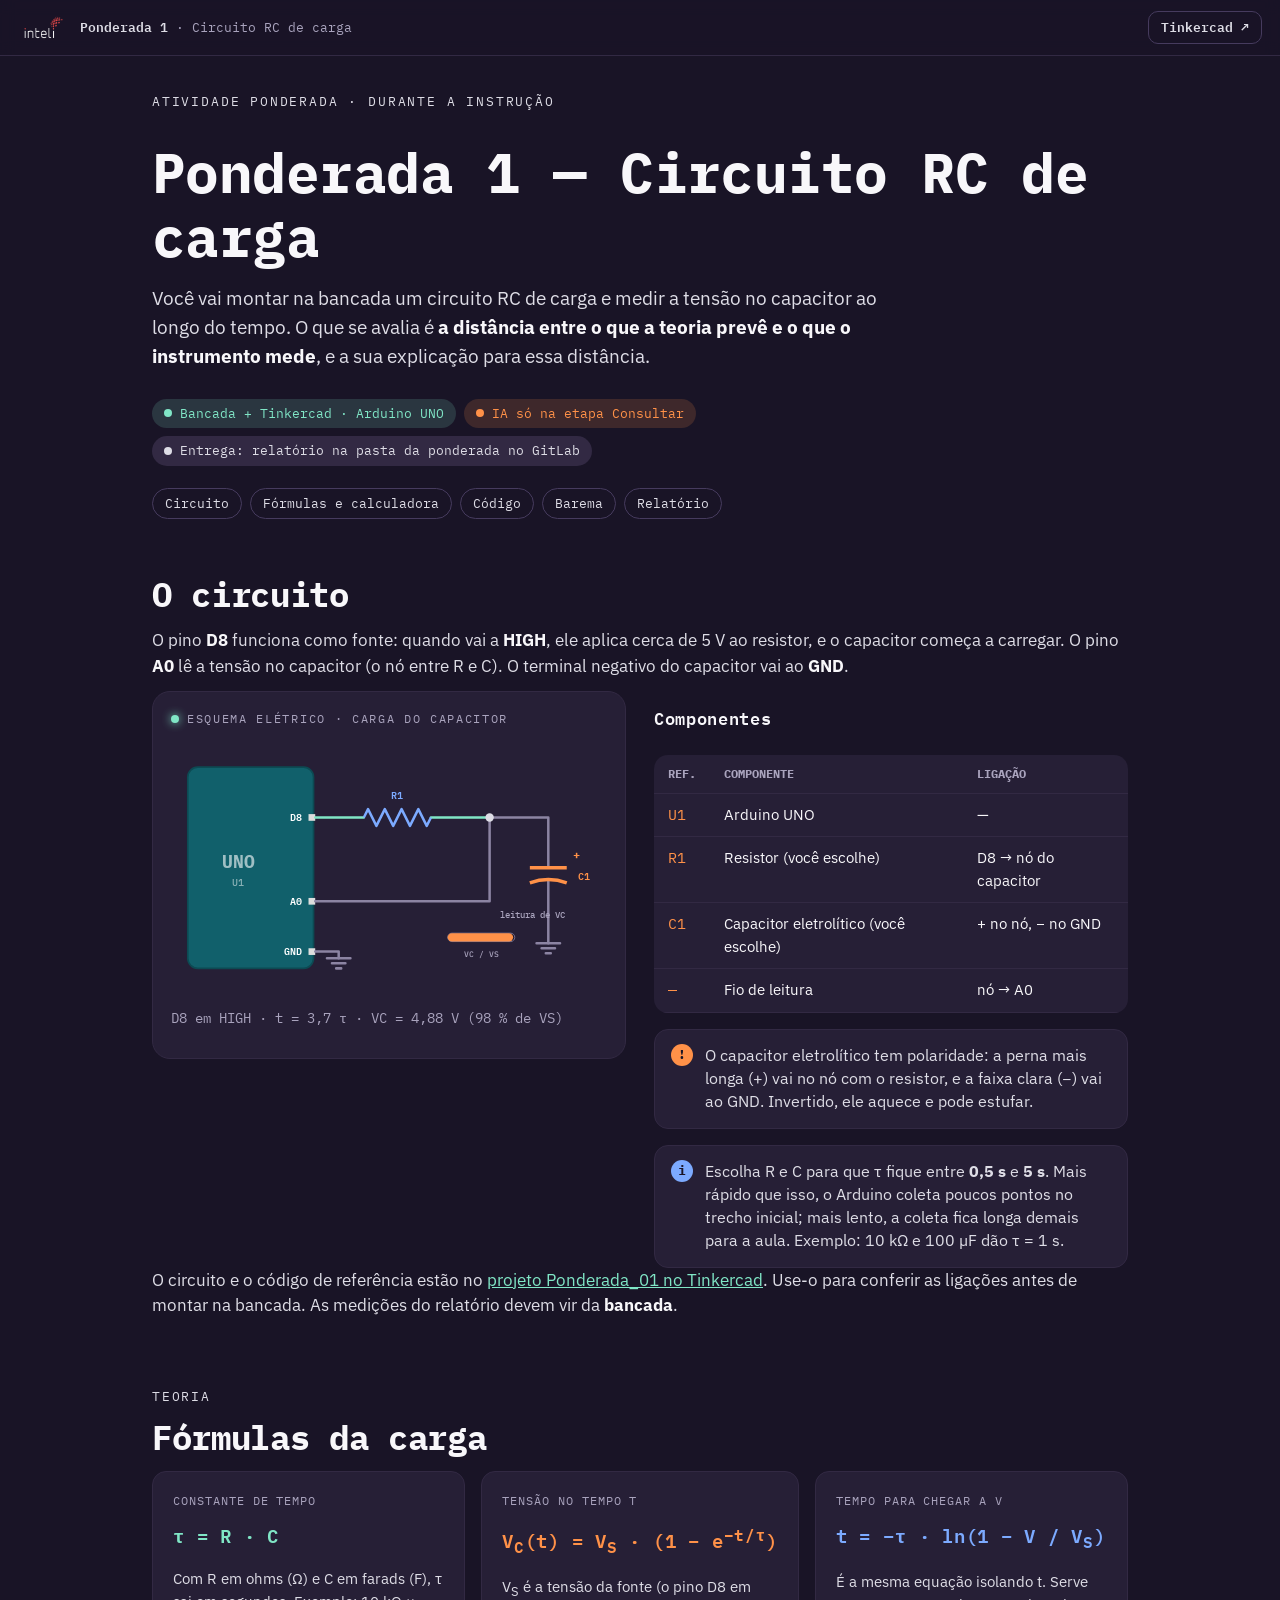
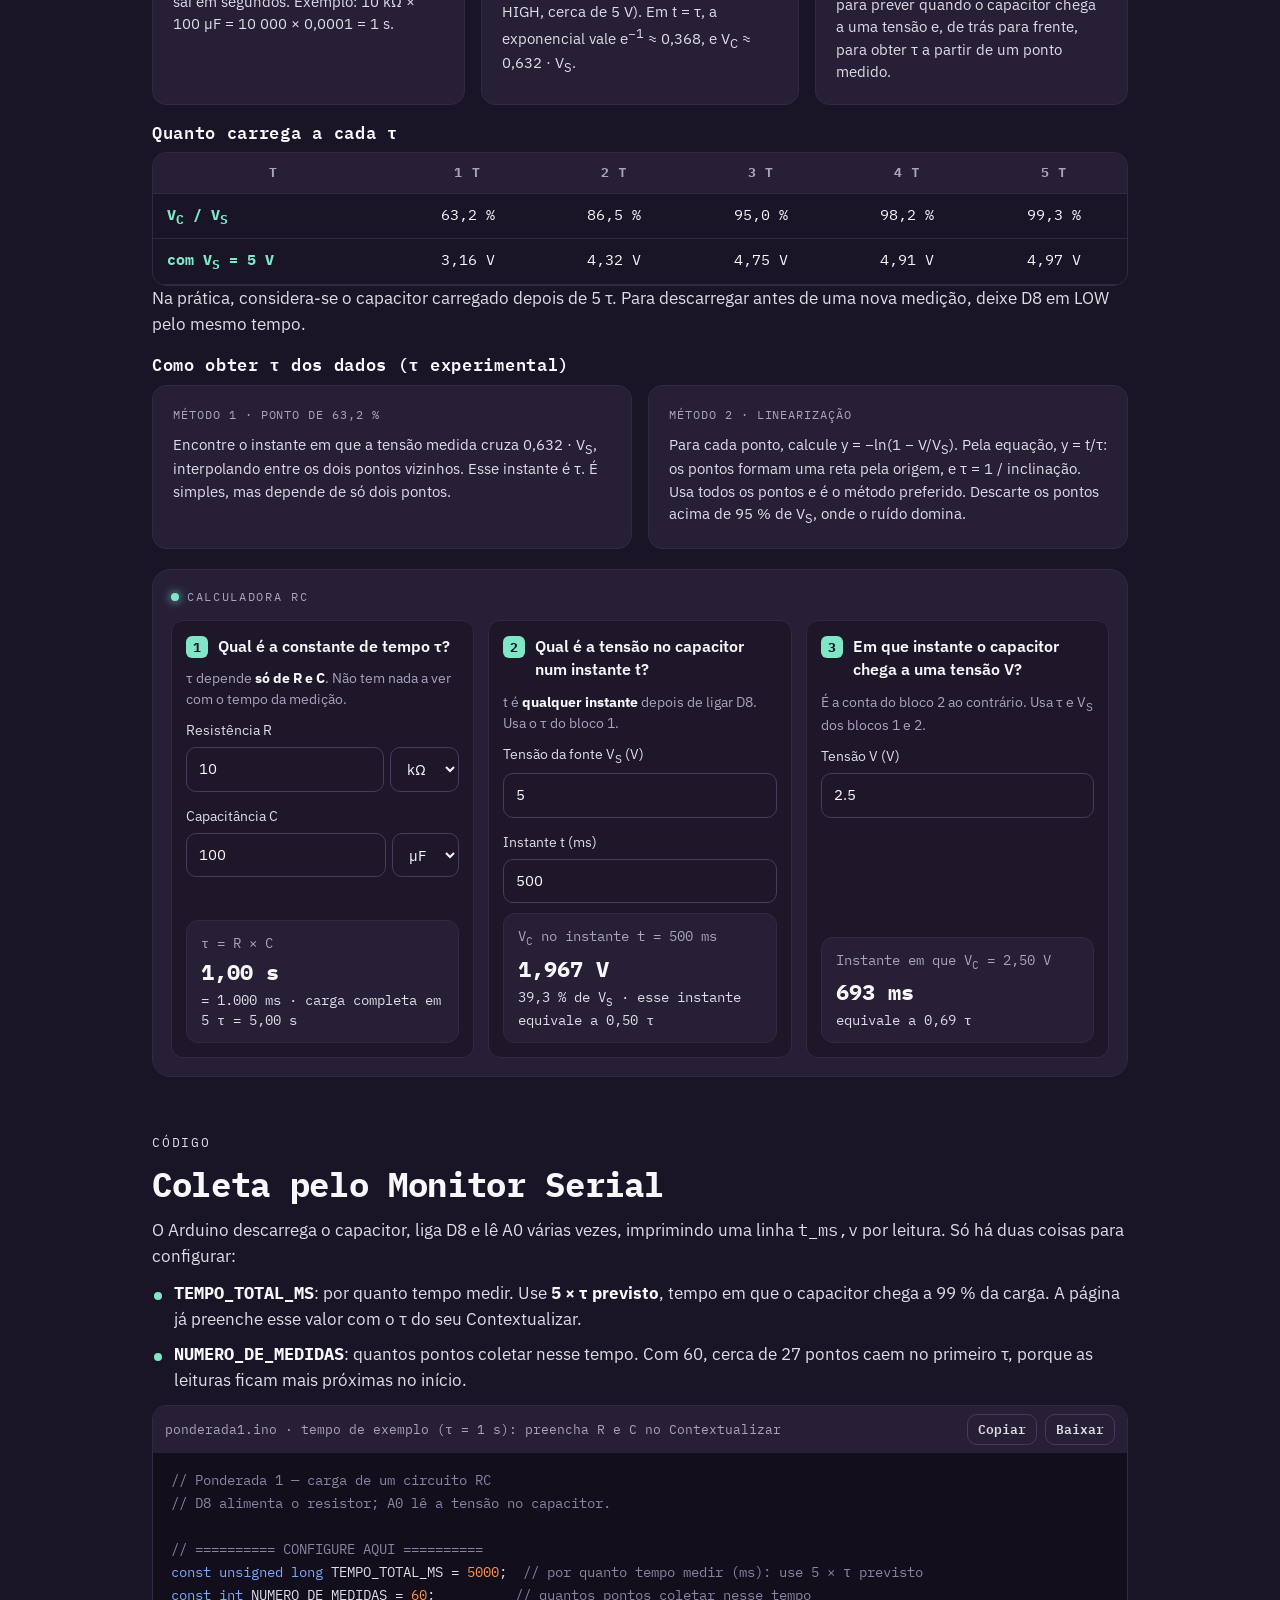
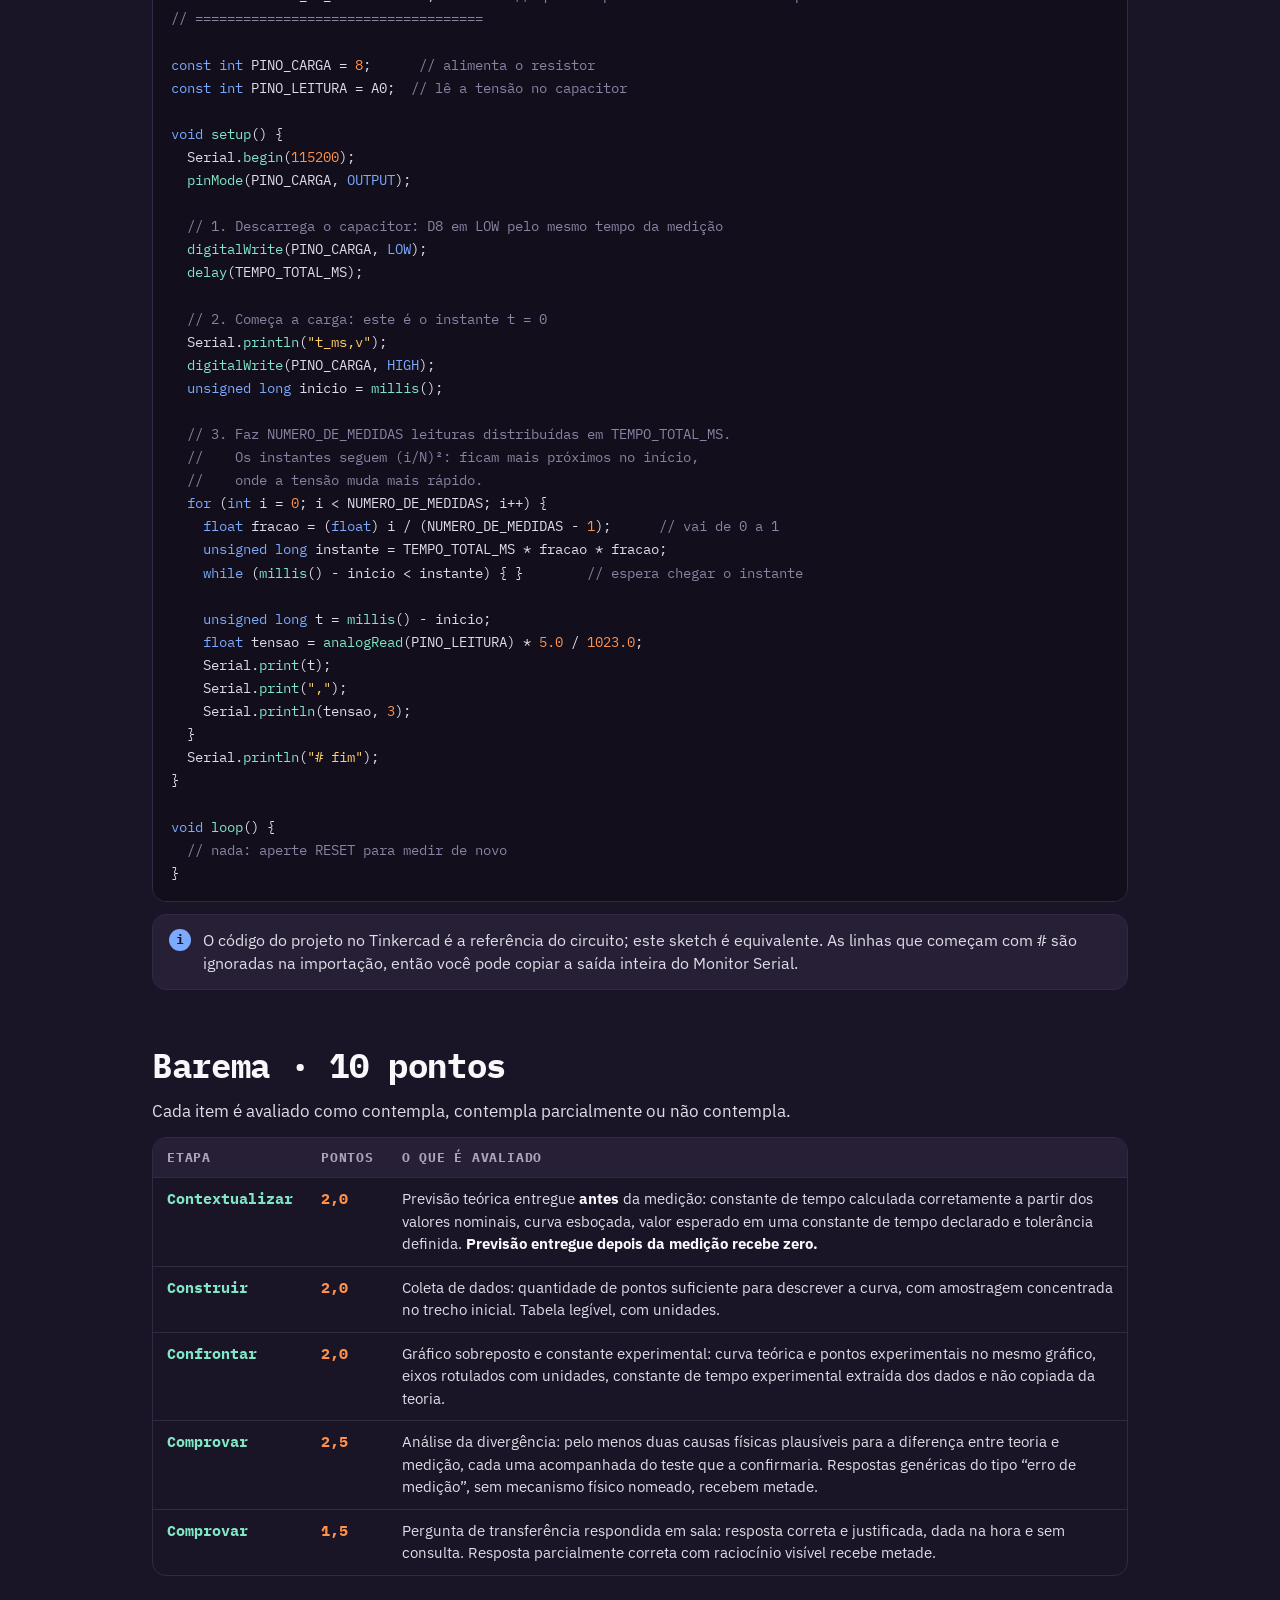
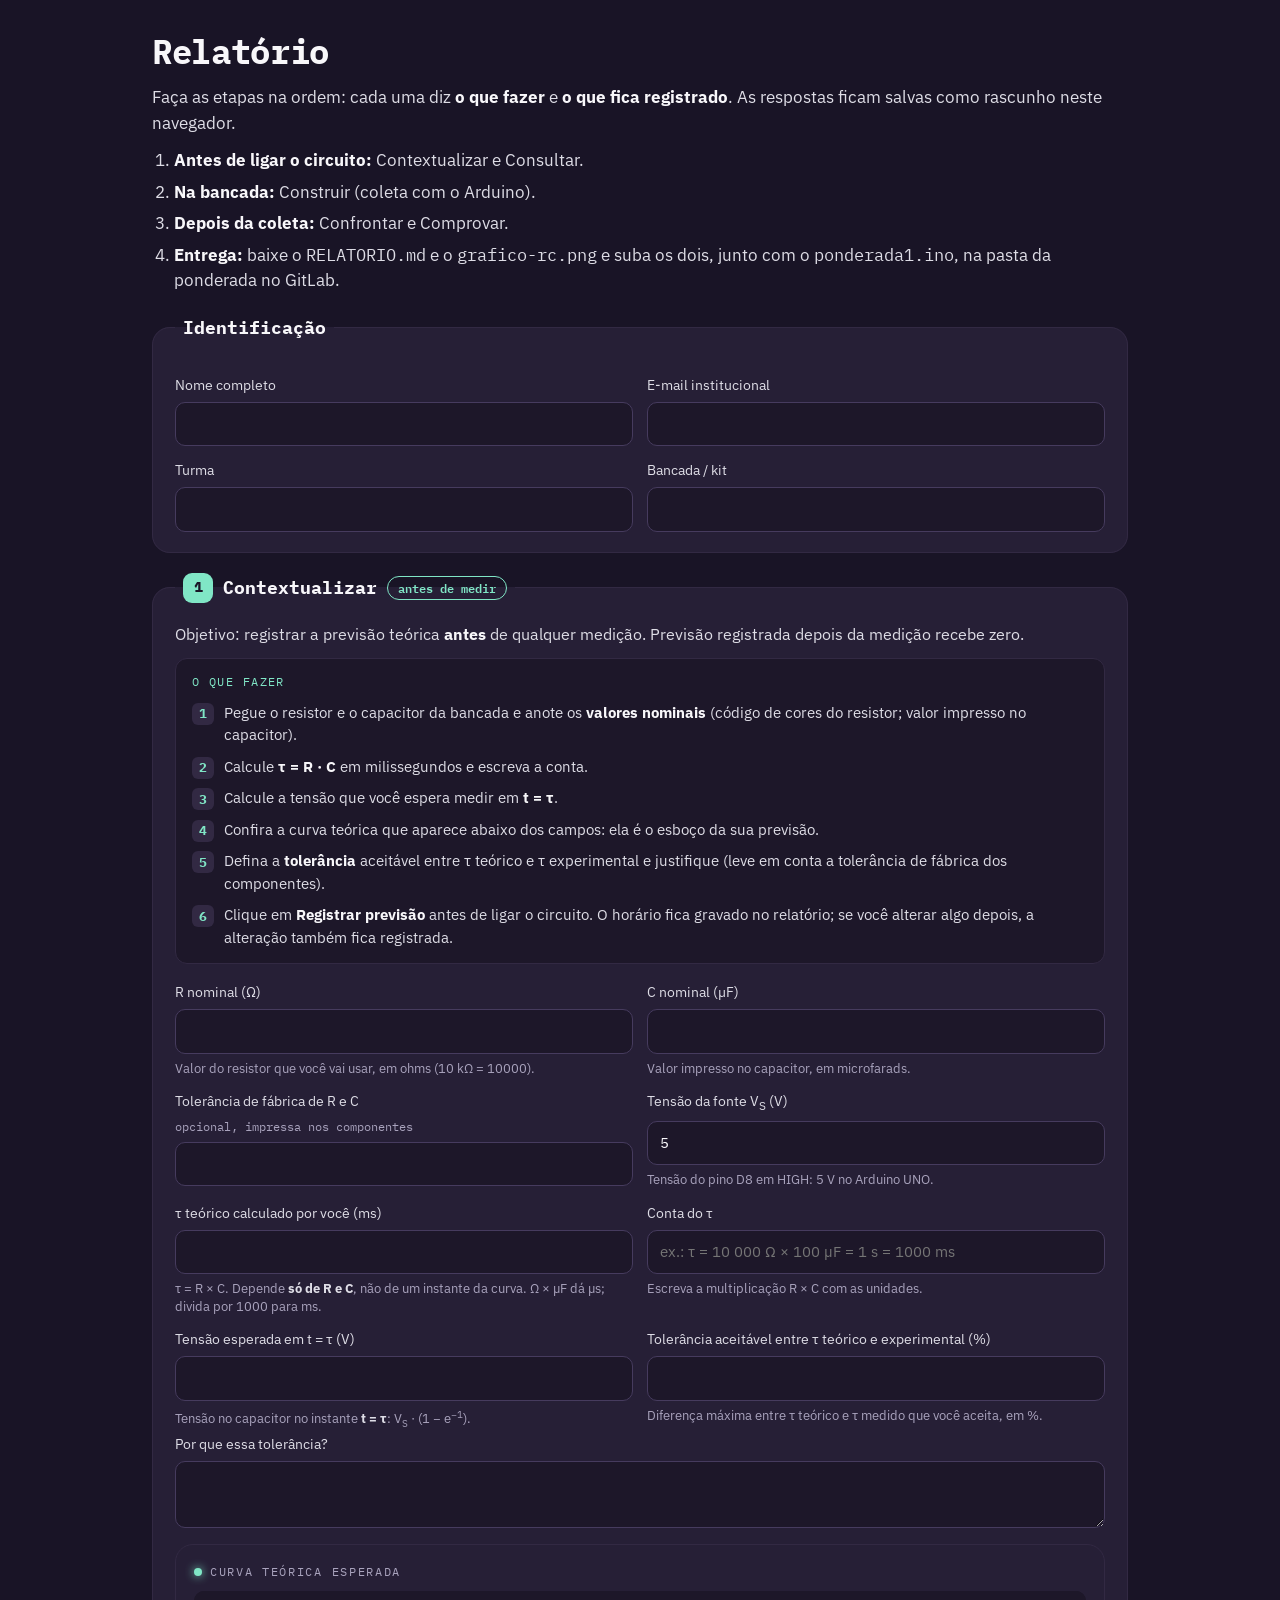
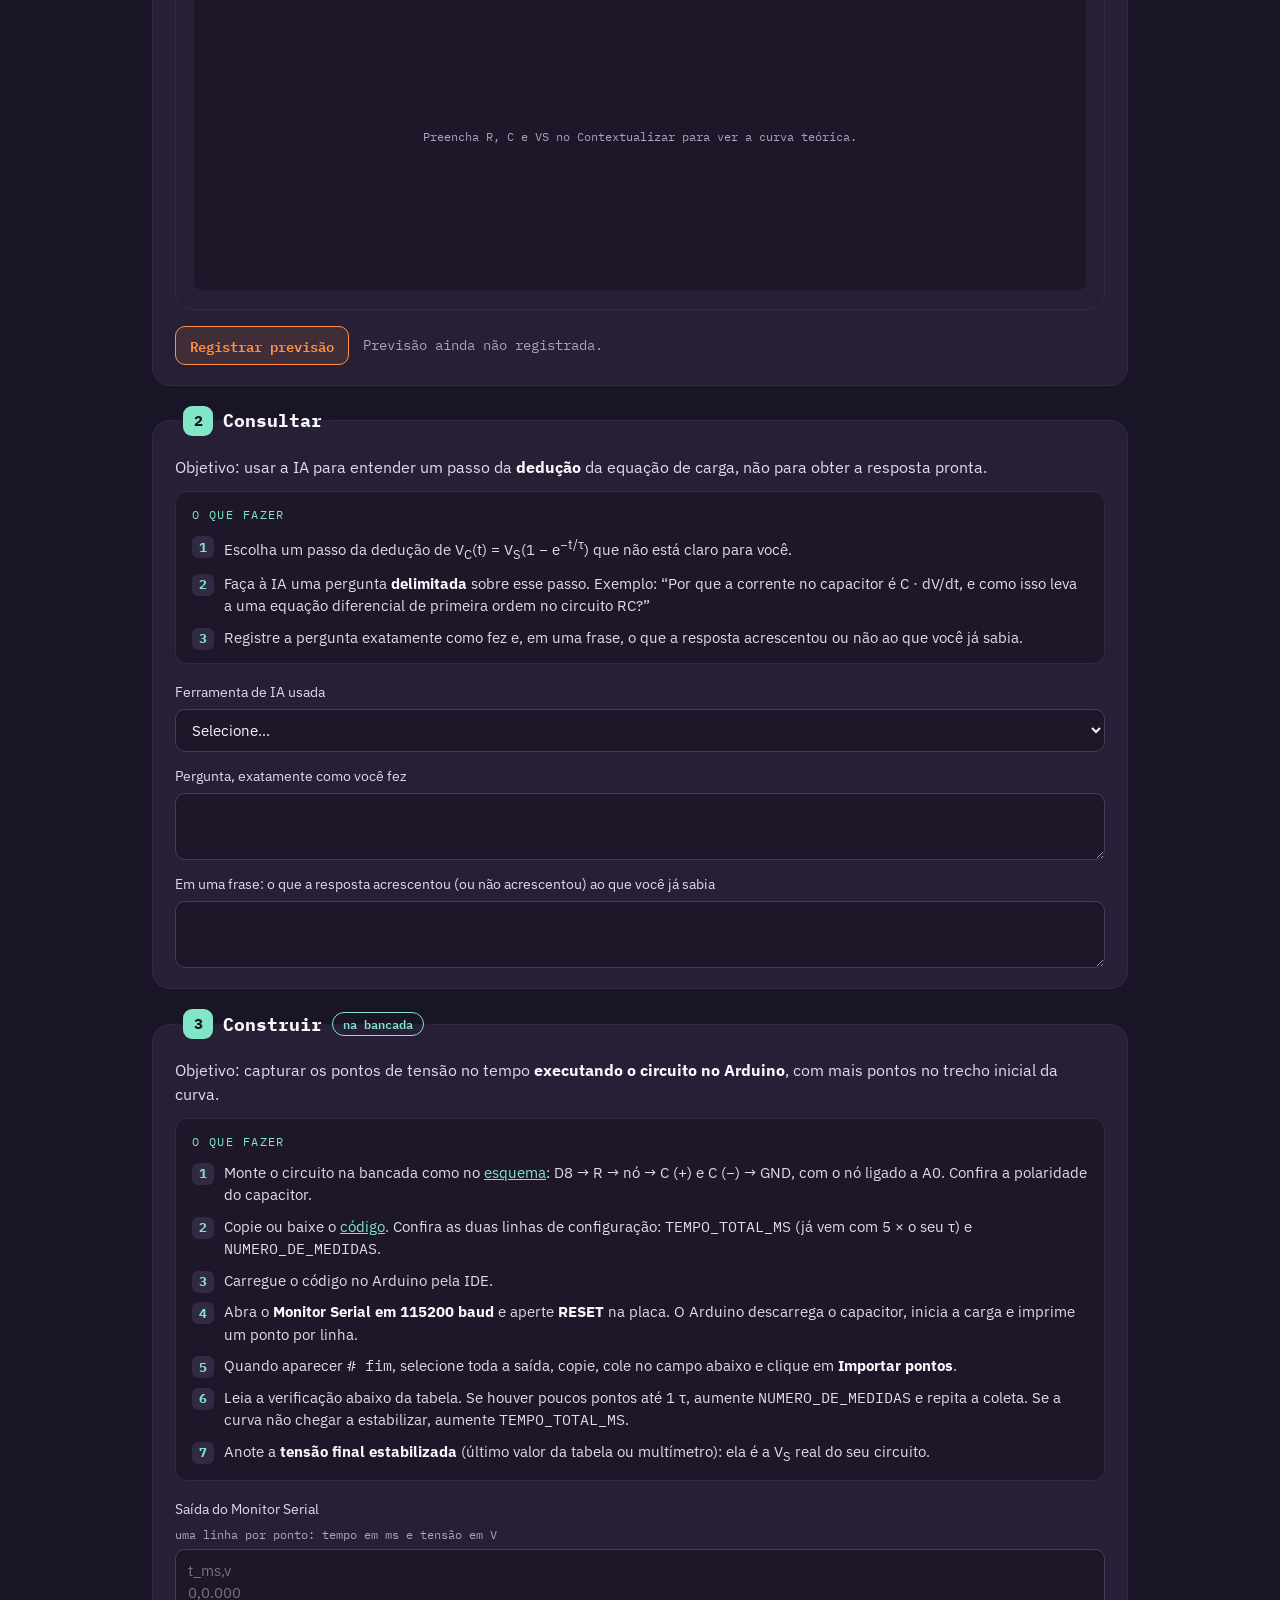
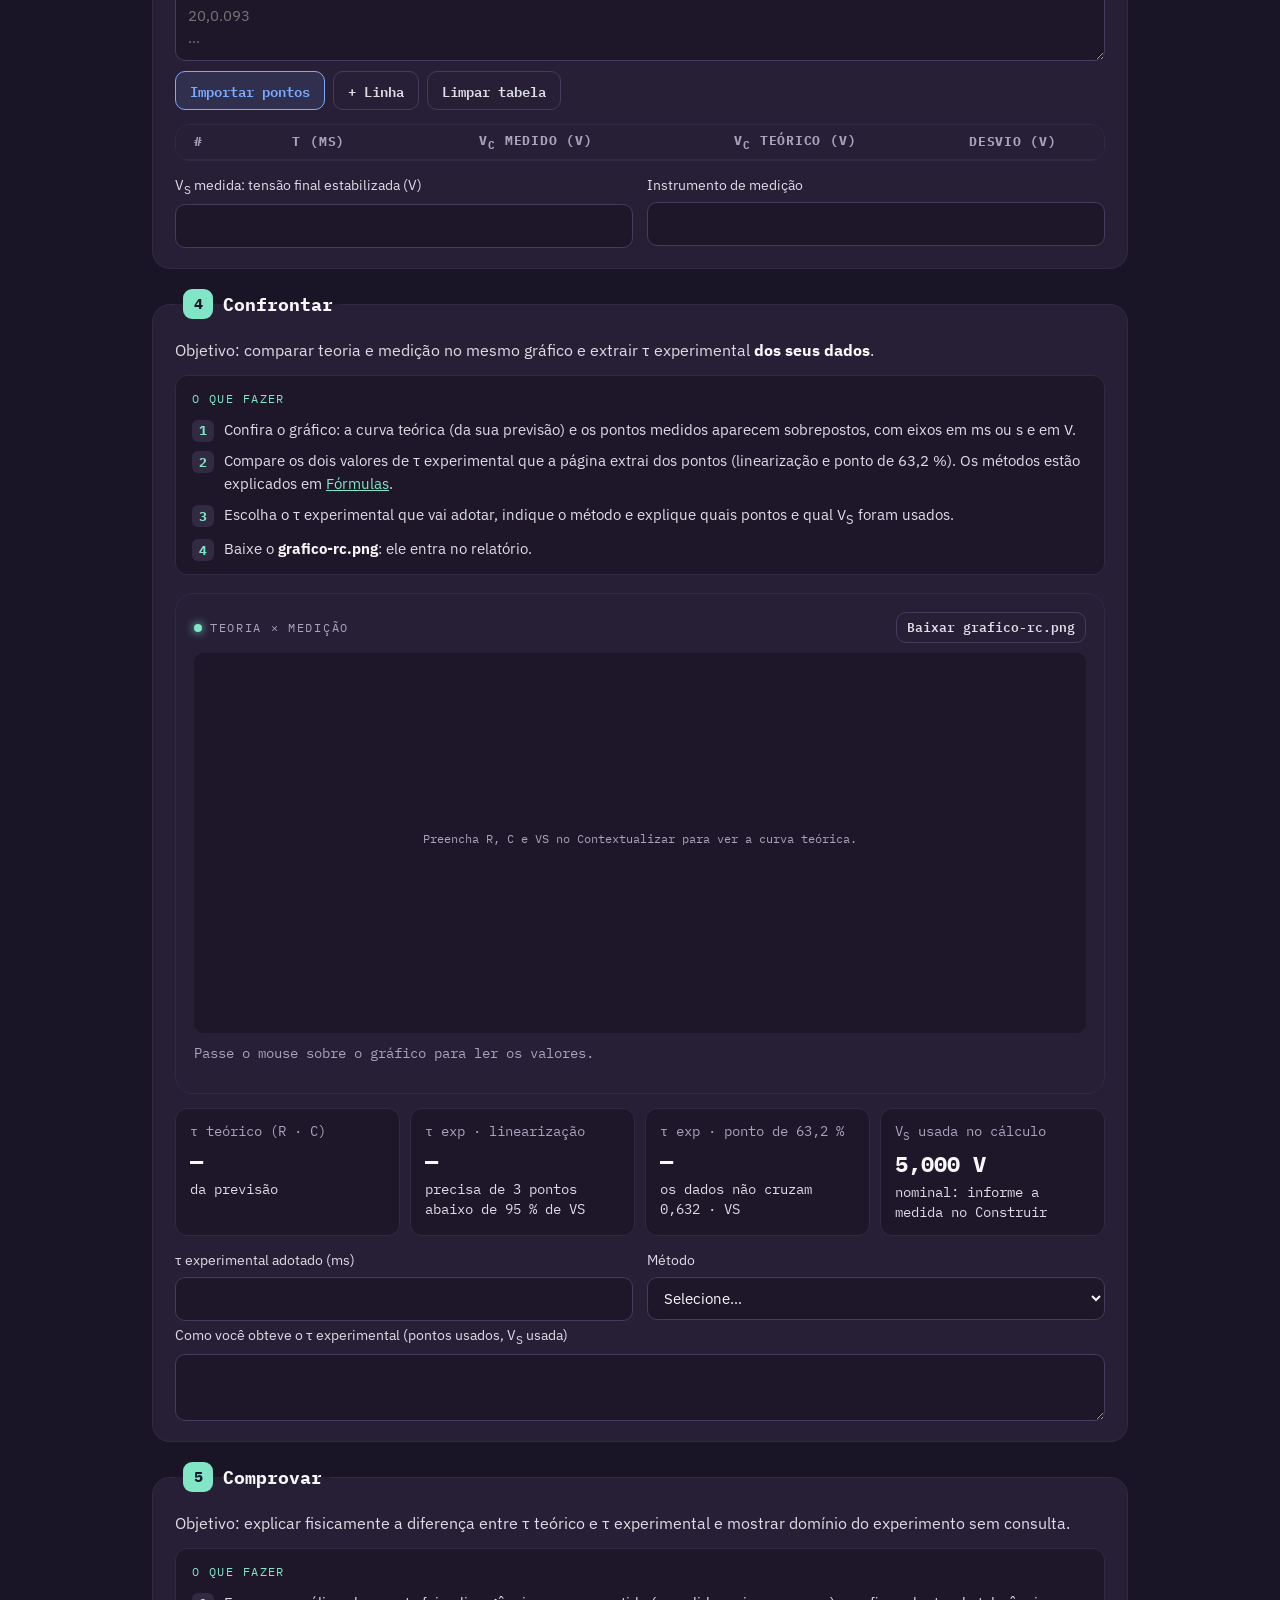
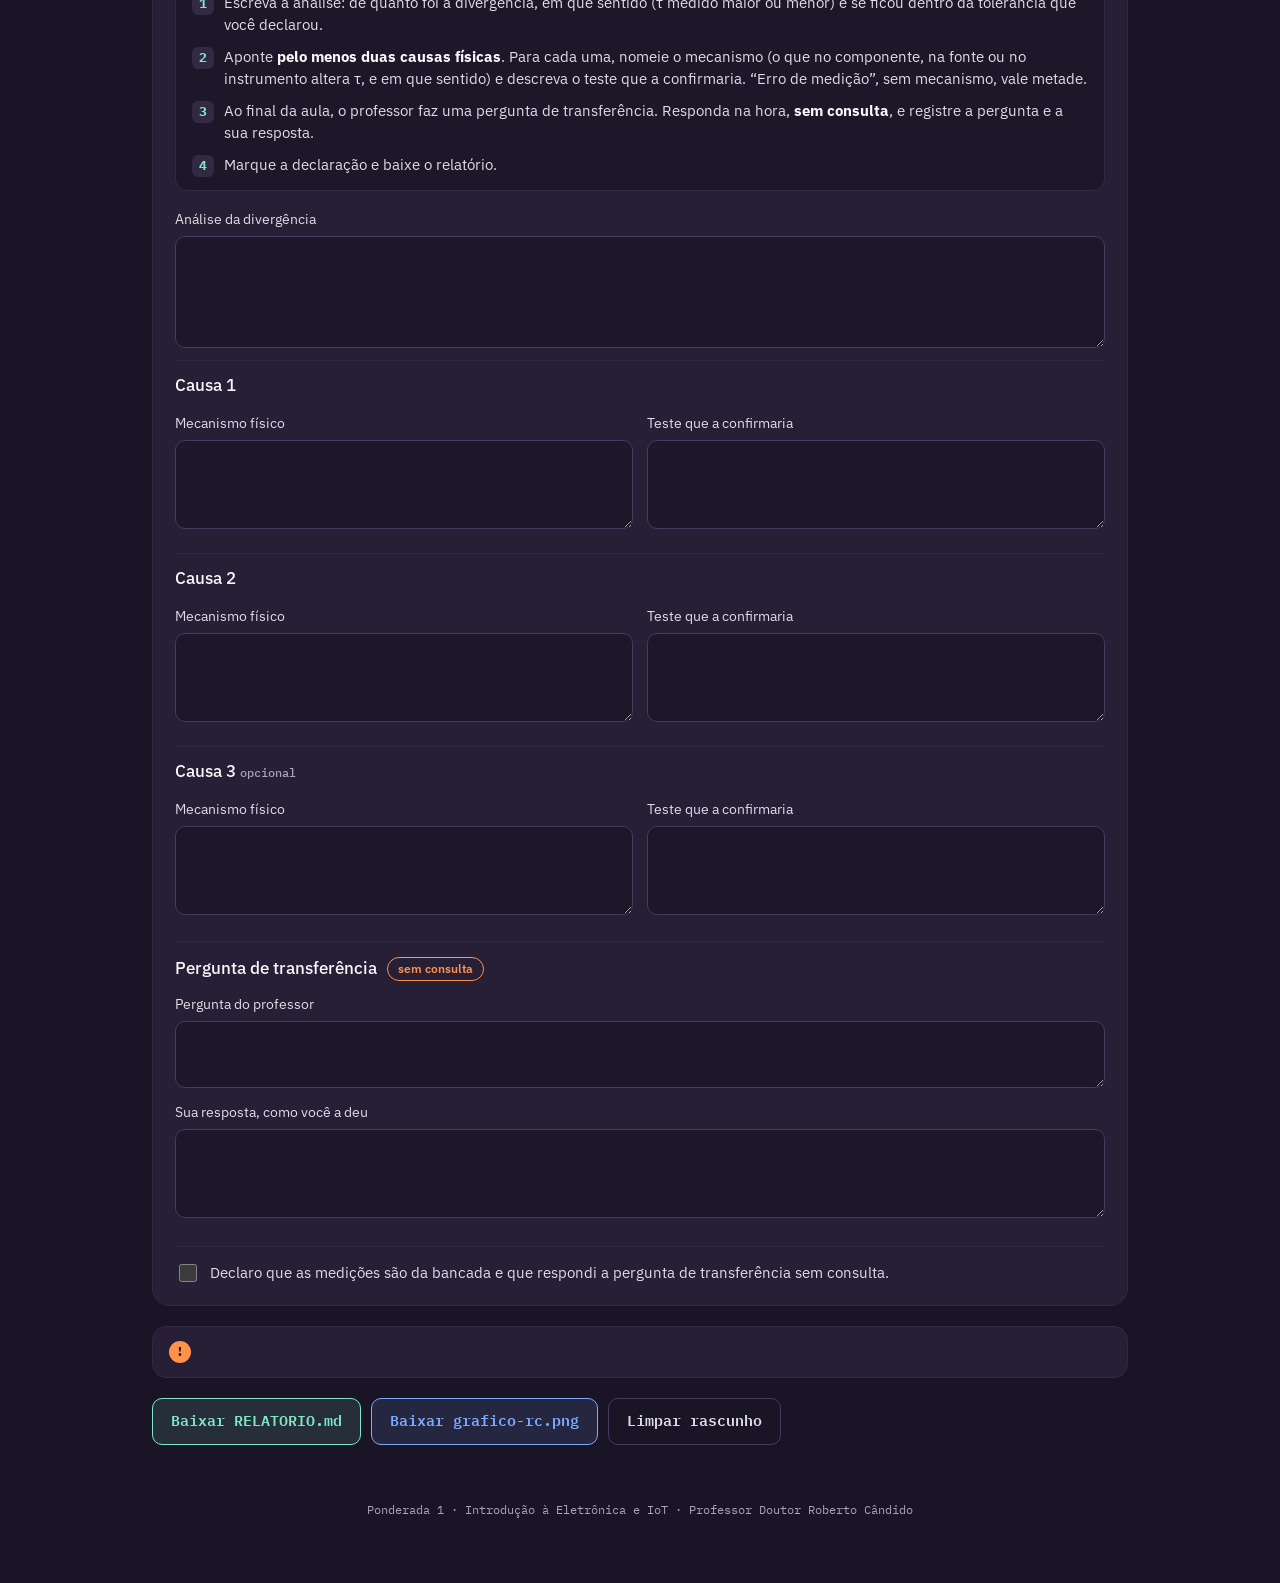
==== index.html @ 219dadf8 "Add files via upload" ====
<!doctype html>
<html lang="pt-BR">
<head>
<meta charset="utf-8">
<meta name="viewport" content="width=device-width, initial-scale=1">
<title>Ponderada 1 · Circuito RC</title>
<meta name="description" content="Ponderada 1 — circuito RC de carga: previsão teórica, coleta na bancada, gráfico sobreposto e análise da divergência.">
<link rel="icon" href="assets/logo.png">
<link rel="preconnect" href="https://fonts.googleapis.com">
<link rel="preconnect" href="https://fonts.gstatic.com" crossorigin>
<link href="https://fonts.googleapis.com/css2?family=IBM+Plex+Mono:wght@400;500;600;700&family=IBM+Plex+Sans:wght@400;500;600&display=swap" rel="stylesheet">
<link rel="stylesheet" href="ponderada.css?v=6">
</head>
<body class="lab">

<header class="topbar">
  <img class="logo" src="assets/logo.png" alt="Inteli">
  <div class="deck-title"><b>Ponderada 1</b> · Circuito RC de carga</div>
  <span class="spacer"></span>
  <a class="btn ghost" href="https://www.tinkercad.com/things/d4BYOo4ayb7-ponderada01-iot?sharecode=6Jc4yh2PKxriyrGFJ_A4U67LhluZBOHPK1cuRdVTwvs" target="_blank" rel="noopener">Tinkercad ↗</a>
</header>

<main class="doc">

  <!-- ============ CAPA ============ -->
  <section class="hero">
    <p class="kicker">Atividade ponderada · durante a instrução</p>
    <h1>Ponderada 1 — Circuito RC de carga</h1>
    <p class="lead">Você vai montar na bancada um circuito RC de carga e medir a tensão no capacitor ao longo do tempo. O que se avalia é <b>a distância entre o que a teoria prevê e o que o instrumento mede</b>, e a sua explicação para essa distância.</p>
    <div class="meta">
      <span class="pill on">Bancada + Tinkercad · Arduino UNO</span>
      <span class="pill warn">IA só na etapa Consultar</span>
      <span class="pill">Entrega: relatório na pasta da ponderada no GitLab</span>
    </div>
    <nav class="toc" aria-label="Sumário">
      <a href="#circuito">Circuito</a>
      <a href="#formulas">Fórmulas e calculadora</a>
      <a href="#codigo">Código</a>
      <a href="#barema">Barema</a>
      <a href="#relatorio">Relatório</a>
    </nav>
  </section>

  <!-- ============ CIRCUITO ============ -->
  <section id="circuito" class="block">
    <h2>O circuito</h2>
    <p>O pino <b>D8</b> funciona como fonte: quando vai a <b>HIGH</b>, ele aplica cerca de 5 V ao resistor, e o capacitor começa a carregar. O pino <b>A0</b> lê a tensão no capacitor (o nó entre R e C). O terminal negativo do capacitor vai ao <b>GND</b>.</p>
    <div class="grid-2 even">
      <div class="sim">
        <div class="sim-head"><span class="sim-title">Esquema elétrico · carga do capacitor</span></div>
        <svg id="schematic" class="stage" viewBox="0 0 520 300" role="img" aria-label="Esquema: pino D8 do Arduino, resistor R em série até o nó do capacitor C, que vai ao GND; o nó é lido pelo pino A0"></svg>
        <p class="hint" id="schemHint"></p>
      </div>
      <div class="stack">
        <h3>Componentes</h3>
        <table class="parts">
          <tr><th>Ref.</th><th>Componente</th><th>Ligação</th></tr>
          <tr><td>U1</td><td>Arduino UNO</td><td>—</td></tr>
          <tr><td>R1</td><td>Resistor (você escolhe)</td><td>D8 → nó do capacitor</td></tr>
          <tr><td>C1</td><td>Capacitor eletrolítico (você escolhe)</td><td>+ no nó, − no GND</td></tr>
          <tr><td>—</td><td>Fio de leitura</td><td>nó → A0</td></tr>
        </table>
        <div class="note warn"><div>O capacitor eletrolítico tem polaridade: a perna mais longa (+) vai no nó com o resistor, e a faixa clara (−) vai ao GND. Invertido, ele aquece e pode estufar.</div></div>
        <div class="note"><div>Escolha R e C para que τ fique entre <b>0,5 s</b> e <b>5 s</b>. Mais rápido que isso, o Arduino coleta poucos pontos no trecho inicial; mais lento, a coleta fica longa demais para a aula. Exemplo: 10 kΩ e 100 µF dão τ = 1 s.</div></div>
      </div>
    </div>
    <p>O circuito e o código de referência estão no <a href="https://www.tinkercad.com/things/d4BYOo4ayb7-ponderada01-iot?sharecode=6Jc4yh2PKxriyrGFJ_A4U67LhluZBOHPK1cuRdVTwvs" target="_blank" rel="noopener">projeto Ponderada_01 no Tinkercad</a>. Use-o para conferir as ligações antes de montar na bancada. As medições do relatório devem vir da <b>bancada</b>.</p>
  </section>

  <!-- ============ FÓRMULAS ============ -->
  <section id="formulas" class="block">
    <p class="kicker">Teoria</p>
    <h2>Fórmulas da carga</h2>
    <div class="cards three">
      <div class="card mint">
        <span class="tag">Constante de tempo</span>
        <h3>τ = R · C</h3>
        <p>Com R em ohms (Ω) e C em farads (F), τ sai em segundos. Exemplo: 10 kΩ × 100 µF = 10 000 × 0,0001 = 1 s.</p>
      </div>
      <div class="card orange">
        <span class="tag">Tensão no tempo t</span>
        <h3>V<sub>C</sub>(t) = V<sub>S</sub> · (1 − e<sup>−t/τ</sup>)</h3>
        <p>V<sub>S</sub> é a tensão da fonte (o pino D8 em HIGH, cerca de 5 V). Em t = τ, a exponencial vale e<sup>−1</sup> ≈ 0,368, e V<sub>C</sub> ≈ 0,632 · V<sub>S</sub>.</p>
      </div>
      <div class="card blue">
        <span class="tag">Tempo para chegar a V</span>
        <h3>t = −τ · ln(1 − V / V<sub>S</sub>)</h3>
        <p>É a mesma equação isolando t. Serve para prever quando o capacitor chega a uma tensão e, de trás para frente, para obter τ a partir de um ponto medido.</p>
      </div>
    </div>

    <h3>Quanto carrega a cada τ</h3>
    <div class="table-wrap">
      <table class="tau-table">
        <thead><tr><th>t</th><th>1 τ</th><th>2 τ</th><th>3 τ</th><th>4 τ</th><th>5 τ</th></tr></thead>
        <tbody>
          <tr><th>V<sub>C</sub> / V<sub>S</sub></th><td>63,2 %</td><td>86,5 %</td><td>95,0 %</td><td>98,2 %</td><td>99,3 %</td></tr>
          <tr><th>com V<sub>S</sub> = 5 V</th><td>3,16 V</td><td>4,32 V</td><td>4,75 V</td><td>4,91 V</td><td>4,97 V</td></tr>
        </tbody>
      </table>
    </div>
    <p class="muted">Na prática, considera-se o capacitor carregado depois de 5 τ. Para descarregar antes de uma nova medição, deixe D8 em LOW pelo mesmo tempo.</p>

    <h3>Como obter τ dos dados (τ experimental)</h3>
    <div class="cards">
      <div class="card">
        <span class="tag">Método 1 · ponto de 63,2 %</span>
        <p>Encontre o instante em que a tensão medida cruza 0,632 · V<sub>S</sub>, interpolando entre os dois pontos vizinhos. Esse instante é τ. É simples, mas depende de só dois pontos.</p>
      </div>
      <div class="card">
        <span class="tag">Método 2 · linearização</span>
        <p>Para cada ponto, calcule y = −ln(1 − V/V<sub>S</sub>). Pela equação, y = t/τ: os pontos formam uma reta pela origem, e τ = 1 / inclinação. Usa todos os pontos e é o método preferido. Descarte os pontos acima de 95 % de V<sub>S</sub>, onde o ruído domina.</p>
      </div>
    </div>

    <div class="sim calc">
      <div class="sim-head"><span class="sim-title">Calculadora RC</span></div>
      <div class="calc-blocks">
        <div class="calc-block">
          <p class="calc-q"><span class="calc-n">1</span> Qual é a constante de tempo τ?</p>
          <p class="calc-help">τ depende <b>só de R e C</b>. Não tem nada a ver com o tempo da medição.</p>
          <div class="fields two">
            <label>Resistência R
              <span class="unit-in"><input id="cR" type="number" min="0" step="any" value="10"><select id="cRu"><option value="1">Ω</option><option value="1e3" selected>kΩ</option><option value="1e6">MΩ</option></select></span></label>
            <label>Capacitância C
              <span class="unit-in"><input id="cC" type="number" min="0" step="any" value="100"><select id="cCu"><option value="1e-9">nF</option><option value="1e-6" selected>µF</option><option value="1e-3">mF</option></select></span></label>
          </div>
          <div class="out" id="outTau"></div>
        </div>
        <div class="calc-block">
          <p class="calc-q"><span class="calc-n">2</span> Qual é a tensão no capacitor num instante t?</p>
          <p class="calc-help">t é <b>qualquer instante</b> depois de ligar D8. Usa o τ do bloco 1.</p>
          <div class="fields two">
            <label><span>Tensão da fonte V<sub>S</sub> (V)</span><input id="cVs" type="number" min="0" step="any" value="5"></label>
            <label>Instante t (ms)<input id="cT" type="number" min="0" step="any" value="500"></label>
          </div>
          <div class="out" id="outVt"></div>
        </div>
        <div class="calc-block">
          <p class="calc-q"><span class="calc-n">3</span> Em que instante o capacitor chega a uma tensão V?</p>
          <p class="calc-help">É a conta do bloco 2 ao contrário. Usa τ e V<sub>S</sub> dos blocos 1 e 2.</p>
          <div class="fields two">
            <label>Tensão V (V)<input id="cV" type="number" min="0" step="any" value="2.5"></label>
          </div>
          <div class="out" id="outTv"></div>
        </div>
      </div>
    </div>
  </section>

  <!-- ============ CÓDIGO ============ -->
  <section id="codigo" class="block">
    <p class="kicker">Código</p>
    <h2>Coleta pelo Monitor Serial</h2>
    <p>O Arduino descarrega o capacitor, liga D8 e lê A0 várias vezes, imprimindo uma linha <span class="mono">t_ms,v</span> por leitura. Só há duas coisas para configurar:</p>
    <ul class="bullets">
      <li><b><span class="mono">TEMPO_TOTAL_MS</span></b>: por quanto tempo medir. Use <b>5 × τ previsto</b>, tempo em que o capacitor chega a 99 % da carga. A página já preenche esse valor com o τ do seu Contextualizar.</li>
      <li><b><span class="mono">NUMERO_DE_MEDIDAS</span></b>: quantos pontos coletar nesse tempo. Com 60, cerca de 27 pontos caem no primeiro τ, porque as leituras ficam mais próximas no início.</li>
    </ul>
    <div class="code-box">
      <div class="code-head"><span class="mono">ponderada1.ino · <span id="codeSrc">tempo de exemplo</span></span><div class="btn-row"><button type="button" class="btn ghost" data-copy="codeRC">Copiar</button><button type="button" class="btn ghost" data-download="codeRC" data-name="ponderada1.ino">Baixar</button></div></div>
<pre class="code-pre" id="codeRC"><span class="tok-c">// Ponderada 1 — carga de um circuito RC</span>
<span class="tok-c">// D8 alimenta o resistor; A0 lê a tensão no capacitor.</span>

<span class="tok-c">// ========== CONFIGURE AQUI ==========</span>
<span class="tok-k">const unsigned long</span> TEMPO_TOTAL_MS = <span class="tok-n" id="kTot">5000</span>;  <span class="tok-c">// por quanto tempo medir (ms): use 5 × τ previsto</span>
<span class="tok-k">const int</span> NUMERO_DE_MEDIDAS = <span class="tok-n">60</span>;          <span class="tok-c">// quantos pontos coletar nesse tempo</span>
<span class="tok-c">// ====================================</span>

<span class="tok-k">const int</span> PINO_CARGA = <span class="tok-n">8</span>;      <span class="tok-c">// alimenta o resistor</span>
<span class="tok-k">const int</span> PINO_LEITURA = A0;  <span class="tok-c">// lê a tensão no capacitor</span>

<span class="tok-k">void</span> <span class="tok-f">setup</span>() {
  Serial.<span class="tok-f">begin</span>(<span class="tok-n">115200</span>);
  <span class="tok-f">pinMode</span>(PINO_CARGA, <span class="tok-k">OUTPUT</span>);

  <span class="tok-c">// 1. Descarrega o capacitor: D8 em LOW pelo mesmo tempo da medição</span>
  <span class="tok-f">digitalWrite</span>(PINO_CARGA, <span class="tok-k">LOW</span>);
  <span class="tok-f">delay</span>(TEMPO_TOTAL_MS);

  <span class="tok-c">// 2. Começa a carga: este é o instante t = 0</span>
  Serial.<span class="tok-f">println</span>(<span class="tok-s">&quot;t_ms,v&quot;</span>);
  <span class="tok-f">digitalWrite</span>(PINO_CARGA, <span class="tok-k">HIGH</span>);
  <span class="tok-k">unsigned long</span> inicio = <span class="tok-f">millis</span>();

  <span class="tok-c">// 3. Faz NUMERO_DE_MEDIDAS leituras distribuídas em TEMPO_TOTAL_MS.</span>
  <span class="tok-c">//    Os instantes seguem (i/N)²: ficam mais próximos no início,</span>
  <span class="tok-c">//    onde a tensão muda mais rápido.</span>
  <span class="tok-k">for</span> (<span class="tok-k">int</span> i = <span class="tok-n">0</span>; i &lt; NUMERO_DE_MEDIDAS; i++) {
    <span class="tok-k">float</span> fracao = (<span class="tok-k">float</span>) i / (NUMERO_DE_MEDIDAS - <span class="tok-n">1</span>);      <span class="tok-c">// vai de 0 a 1</span>
    <span class="tok-k">unsigned long</span> instante = TEMPO_TOTAL_MS * fracao * fracao;
    <span class="tok-k">while</span> (<span class="tok-f">millis</span>() - inicio &lt; instante) { }        <span class="tok-c">// espera chegar o instante</span>

    <span class="tok-k">unsigned long</span> t = <span class="tok-f">millis</span>() - inicio;
    <span class="tok-k">float</span> tensao = <span class="tok-f">analogRead</span>(PINO_LEITURA) * <span class="tok-n">5.0</span> / <span class="tok-n">1023.0</span>;
    Serial.<span class="tok-f">print</span>(t);
    Serial.<span class="tok-f">print</span>(<span class="tok-s">&quot;,&quot;</span>);
    Serial.<span class="tok-f">println</span>(tensao, <span class="tok-n">3</span>);
  }
  Serial.<span class="tok-f">println</span>(<span class="tok-s">&quot;# fim&quot;</span>);
}

<span class="tok-k">void</span> <span class="tok-f">loop</span>() {
  <span class="tok-c">// nada: aperte RESET para medir de novo</span>
}</pre>
    </div>
    <div class="note"><div>O código do projeto no Tinkercad é a referência do circuito; este sketch é equivalente. As linhas que começam com <span class="mono">#</span> são ignoradas na importação, então você pode copiar a saída inteira do Monitor Serial.</div></div>
  </section>

  <!-- ============ BAREMA ============ -->
  <section id="barema" class="block">
    <h2>Barema · 10 pontos</h2>
    <p class="muted">Cada item é avaliado como contempla, contempla parcialmente ou não contempla.</p>
    <div class="table-wrap">
      <table class="c5 barema">
        <thead><tr><th>Etapa</th><th>Pontos</th><th>O que é avaliado</th></tr></thead>
        <tbody>
          <tr><th>Contextualizar</th><td class="pts">2,0</td><td>Previsão teórica entregue <b>antes</b> da medição: constante de tempo calculada corretamente a partir dos valores nominais, curva esboçada, valor esperado em uma constante de tempo declarado e tolerância definida. <b>Previsão entregue depois da medição recebe zero.</b></td></tr>
          <tr><th>Construir</th><td class="pts">2,0</td><td>Coleta de dados: quantidade de pontos suficiente para descrever a curva, com amostragem concentrada no trecho inicial. Tabela legível, com unidades.</td></tr>
          <tr><th>Confrontar</th><td class="pts">2,0</td><td>Gráfico sobreposto e constante experimental: curva teórica e pontos experimentais no mesmo gráfico, eixos rotulados com unidades, constante de tempo experimental extraída dos dados e não copiada da teoria.</td></tr>
          <tr><th>Comprovar</th><td class="pts">2,5</td><td>Análise da divergência: pelo menos duas causas físicas plausíveis para a diferença entre teoria e medição, cada uma acompanhada do teste que a confirmaria. Respostas genéricas do tipo “erro de medição”, sem mecanismo físico nomeado, recebem metade.</td></tr>
          <tr><th>Comprovar</th><td class="pts">1,5</td><td>Pergunta de transferência respondida em sala: resposta correta e justificada, dada na hora e sem consulta. Resposta parcialmente correta com raciocínio visível recebe metade.</td></tr>
        </tbody>
      </table>
    </div>
  </section>

  <!-- ============ RELATÓRIO ============ -->
  <section id="relatorio" class="block">
    <h2>Relatório</h2>
    <p>Faça as etapas na ordem: cada uma diz <b>o que fazer</b> e <b>o que fica registrado</b>. As respostas ficam salvas como rascunho neste navegador.</p>
    <ol class="flow">
      <li><b>Antes de ligar o circuito:</b> Contextualizar e Consultar.</li>
      <li><b>Na bancada:</b> Construir (coleta com o Arduino).</li>
      <li><b>Depois da coleta:</b> Confrontar e Comprovar.</li>
      <li><b>Entrega:</b> baixe o <span class="mono">RELATORIO.md</span> e o <span class="mono">grafico-rc.png</span> e suba os dois, junto com o <span class="mono">ponderada1.ino</span>, na pasta da ponderada no GitLab.</li>
    </ol>

    <form id="labForm" novalidate>
      <fieldset class="step">
        <legend>Identificação</legend>
        <div class="fields two">
          <label>Nome completo<input name="nome" required autocomplete="name"></label>
          <label>E-mail institucional<input name="email" type="email" required autocomplete="email"></label>
          <label>Turma<input name="turma" required></label>
          <label>Bancada / kit<input name="bancada"></label>
        </div>
      </fieldset>

      <!-- 1 -->
      <fieldset class="step" id="stepCtx">
        <legend><span class="n">1</span> Contextualizar <span class="when">antes de medir</span></legend>
        <p class="step-desc">Objetivo: registrar a previsão teórica <b>antes</b> de qualquer medição. Previsão registrada depois da medição recebe zero.</p>
        <ol class="todo">
          <li>Pegue o resistor e o capacitor da bancada e anote os <b>valores nominais</b> (código de cores do resistor; valor impresso no capacitor).</li>
          <li>Calcule <b>τ = R · C</b> em milissegundos e escreva a conta.</li>
          <li>Calcule a tensão que você espera medir em <b>t = τ</b>.</li>
          <li>Confira a curva teórica que aparece abaixo dos campos: ela é o esboço da sua previsão.</li>
          <li>Defina a <b>tolerância</b> aceitável entre τ teórico e τ experimental e justifique (leve em conta a tolerância de fábrica dos componentes).</li>
          <li>Clique em <b>Registrar previsão</b> antes de ligar o circuito. O horário fica gravado no relatório; se você alterar algo depois, a alteração também fica registrada.</li>
        </ol>
        <div class="fields two">
          <label>R nominal (Ω)<input name="ctx_r" type="number" min="0" step="any" required><small class="field-help">Valor do resistor que você vai usar, em ohms (10 kΩ = 10000).</small></label>
          <label>C nominal (µF)<input name="ctx_c" type="number" min="0" step="any" required><small class="field-help">Valor impresso no capacitor, em microfarads.</small></label>
          <label>Tolerância de fábrica de R e C <span class="opt-tag">opcional, impressa nos componentes</span><input name="ctx_tol_comp"></label>
          <label><span>Tensão da fonte V<sub>S</sub> (V)</span><input name="ctx_vs" type="number" min="0" step="any" required value="5"><small class="field-help">Tensão do pino D8 em HIGH: 5 V no Arduino UNO.</small></label>
          <label>τ teórico calculado por você (ms)<input name="ctx_tau" type="number" min="0" step="any" required><small class="field-help">τ = R × C. Depende <b>só de R e C</b>, não de um instante da curva. Ω × µF dá µs; divida por 1000 para ms.</small></label>
          <label>Conta do τ<input name="ctx_tau_calc" required placeholder="ex.: τ = 10 000 Ω × 100 µF = 1 s = 1000 ms"><small class="field-help">Escreva a multiplicação R × C com as unidades.</small></label>
          <label>Tensão esperada em t = τ (V)<input name="ctx_v_tau" type="number" min="0" step="any" required><small class="field-help">Tensão no capacitor no instante <b>t = τ</b>: V<sub>S</sub> · (1 − e<sup>−1</sup>).</small></label>
          <label>Tolerância aceitável entre τ teórico e experimental (%)<input name="ctx_tol" type="number" min="0" step="any" required><small class="field-help">Diferença máxima entre τ teórico e τ medido que você aceita, em %.</small></label>
        </div>
        <label class="full">Por que essa tolerância?<textarea name="ctx_tol_just" required rows="2"></textarea></label>
        <div class="check-line" id="ctxCheck" aria-live="polite"></div>

        <div class="sim chart-box">
          <div class="sim-head"><span class="sim-title">Curva teórica esperada</span></div>
          <canvas id="chartTheory" height="300" role="img" aria-label="Curva teórica de carga do capacitor"></canvas>
        </div>

        <div class="lock-row">
          <button type="button" class="btn orange" id="btnLock">Registrar previsão</button>
          <span class="lock-status" id="lockStatus"></span>
        </div>
      </fieldset>

      <!-- 2 -->
      <fieldset class="step">
        <legend><span class="n">2</span> Consultar</legend>
        <p class="step-desc">Objetivo: usar a IA para entender um passo da <b>dedução</b> da equação de carga, não para obter a resposta pronta.</p>
        <ol class="todo">
          <li>Escolha um passo da dedução de V<sub>C</sub>(t) = V<sub>S</sub>(1 − e<sup>−t/τ</sup>) que não está claro para você.</li>
          <li>Faça à IA uma pergunta <b>delimitada</b> sobre esse passo. Exemplo: “Por que a corrente no capacitor é C · dV/dt, e como isso leva a uma equação diferencial de primeira ordem no circuito RC?”</li>
          <li>Registre a pergunta exatamente como fez e, em uma frase, o que a resposta acrescentou ou não ao que você já sabia.</li>
        </ol>
        <div class="fields">
          <label>Ferramenta de IA usada
            <select name="con_ferramenta" required>
              <option value="">Selecione…</option><option>Gemini</option><option>ChatGPT</option><option>Claude</option><option>Copilot</option><option>Outra</option>
            </select></label>
          <label>Pergunta, exatamente como você fez<textarea name="con_pergunta" required rows="2"></textarea></label>
          <label>Em uma frase: o que a resposta acrescentou (ou não acrescentou) ao que você já sabia<textarea name="con_acrescentou" required rows="2"></textarea></label>
        </div>
      </fieldset>

      <!-- 3 -->
      <fieldset class="step">
        <legend><span class="n">3</span> Construir <span class="when">na bancada</span></legend>
        <p class="step-desc">Objetivo: capturar os pontos de tensão no tempo <b>executando o circuito no Arduino</b>, com mais pontos no trecho inicial da curva.</p>
        <ol class="todo">
          <li>Monte o circuito na bancada como no <a href="#circuito">esquema</a>: D8 → R → nó → C (+) e C (−) → GND, com o nó ligado a A0. Confira a polaridade do capacitor.</li>
          <li>Copie ou baixe o <a href="#codigo">código</a>. Confira as duas linhas de configuração: <span class="mono">TEMPO_TOTAL_MS</span> (já vem com 5 × o seu τ) e <span class="mono">NUMERO_DE_MEDIDAS</span>.</li>
          <li>Carregue o código no Arduino pela IDE.</li>
          <li>Abra o <b>Monitor Serial em 115200 baud</b> e aperte <b>RESET</b> na placa. O Arduino descarrega o capacitor, inicia a carga e imprime um ponto por linha.</li>
          <li>Quando aparecer <span class="mono"># fim</span>, selecione toda a saída, copie, cole no campo abaixo e clique em <b>Importar pontos</b>.</li>
          <li>Leia a verificação abaixo da tabela. Se houver poucos pontos até 1 τ, aumente <span class="mono">NUMERO_DE_MEDIDAS</span> e repita a coleta. Se a curva não chegar a estabilizar, aumente <span class="mono">TEMPO_TOTAL_MS</span>.</li>
          <li>Anote a <b>tensão final estabilizada</b> (último valor da tabela ou multímetro): ela é a V<sub>S</sub> real do seu circuito.</li>
        </ol>
        <label>Saída do Monitor Serial <span class="opt-tag">uma linha por ponto: tempo em ms e tensão em V</span>
          <textarea id="pasteBox" rows="4" placeholder="t_ms,v&#10;0,0.000&#10;20,0.093&#10;…"></textarea></label>
        <div class="btn-row">
          <button type="button" class="btn blue" id="btnImport">Importar pontos</button>
          <button type="button" class="btn ghost" id="btnAddRow">+ Linha</button>
          <button type="button" class="btn ghost" id="btnClearData">Limpar tabela</button>
        </div>
        <div class="table-wrap data-wrap">
          <table class="data-table" id="dataTable">
            <thead><tr><th>#</th><th>t (ms)</th><th>V<sub>C</sub> medido (V)</th><th>V<sub>C</sub> teórico (V)</th><th>Desvio (V)</th><th></th></tr></thead>
            <tbody></tbody>
          </table>
        </div>
        <div class="check-line" id="dataCheck" aria-live="polite"></div>
        <div class="fields two">
          <label><span>V<sub>S</sub> medida: tensão final estabilizada (V)</span><input name="cons_vs_med" type="number" min="0" step="any"></label>
          <label>Instrumento de medição<input name="cons_instrumento" required></label>
        </div>
      </fieldset>

      <!-- 4 -->
      <fieldset class="step">
        <legend><span class="n">4</span> Confrontar</legend>
        <p class="step-desc">Objetivo: comparar teoria e medição no mesmo gráfico e extrair τ experimental <b>dos seus dados</b>.</p>
        <ol class="todo">
          <li>Confira o gráfico: a curva teórica (da sua previsão) e os pontos medidos aparecem sobrepostos, com eixos em ms ou s e em V.</li>
          <li>Compare os dois valores de τ experimental que a página extrai dos pontos (linearização e ponto de 63,2 %). Os métodos estão explicados em <a href="#formulas">Fórmulas</a>.</li>
          <li>Escolha o τ experimental que vai adotar, indique o método e explique quais pontos e qual V<sub>S</sub> foram usados.</li>
          <li>Baixe o <b>grafico-rc.png</b>: ele entra no relatório.</li>
        </ol>
        <div class="sim chart-box">
          <div class="sim-head"><span class="sim-title">Teoria × medição</span><button type="button" class="btn ghost" id="btnPng">Baixar grafico-rc.png</button></div>
          <canvas id="chartMain" height="380" role="img" aria-label="Gráfico com a curva teórica e os pontos experimentais"></canvas>
          <p class="hint" id="chartHint">Passe o mouse sobre o gráfico para ler os valores.</p>
        </div>
        <div class="readouts" id="tauOut" aria-live="polite"></div>
        <div class="fields two">
          <label>τ experimental adotado (ms)<input name="conf_tau_exp" type="number" min="0" step="any" required></label>
          <label>Método
            <select name="conf_metodo" required>
              <option value="">Selecione…</option><option>Linearização: ajuste de −ln(1 − V/Vs) × t</option><option>Ponto de 63,2 % de Vs (interpolação)</option><option>Outro (explique abaixo)</option>
            </select></label>
        </div>
        <label class="full"><span>Como você obteve o τ experimental (pontos usados, V<sub>S</sub> usada)</span><textarea name="conf_como" required rows="2"></textarea></label>
        <div class="check-line" id="divCheck" aria-live="polite"></div>
      </fieldset>

      <!-- 5 -->
      <fieldset class="step">
        <legend><span class="n">5</span> Comprovar</legend>
        <p class="step-desc">Objetivo: explicar fisicamente a diferença entre τ teórico e τ experimental e mostrar domínio do experimento sem consulta.</p>
        <ol class="todo">
          <li>Escreva a análise: de quanto foi a divergência, em que sentido (τ medido maior ou menor) e se ficou dentro da tolerância que você declarou.</li>
          <li>Aponte <b>pelo menos duas causas físicas</b>. Para cada uma, nomeie o mecanismo (o que no componente, na fonte ou no instrumento altera τ, e em que sentido) e descreva o teste que a confirmaria. “Erro de medição”, sem mecanismo, vale metade.</li>
          <li>Ao final da aula, o professor faz uma pergunta de transferência. Responda na hora, <b>sem consulta</b>, e registre a pergunta e a sua resposta.</li>
          <li>Marque a declaração e baixe o relatório.</li>
        </ol>
        <label>Análise da divergência<textarea name="comp_analise" required rows="4"></textarea></label>
        <div class="cause">
          <p class="q-title">Causa 1</p>
          <div class="fields two">
            <label>Mecanismo físico<textarea name="comp_c1" required rows="3"></textarea></label>
            <label>Teste que a confirmaria<textarea name="comp_t1" required rows="3"></textarea></label>
          </div>
        </div>
        <div class="cause">
          <p class="q-title">Causa 2</p>
          <div class="fields two">
            <label>Mecanismo físico<textarea name="comp_c2" required rows="3"></textarea></label>
            <label>Teste que a confirmaria<textarea name="comp_t2" required rows="3"></textarea></label>
          </div>
        </div>
        <div class="cause">
          <p class="q-title">Causa 3 <span class="opt-tag">opcional</span></p>
          <div class="fields two">
            <label>Mecanismo físico<textarea name="comp_c3" rows="3"></textarea></label>
            <label>Teste que a confirmaria<textarea name="comp_t3" rows="3"></textarea></label>
          </div>
        </div>

        <div class="q-block transfer">
          <p class="q-title">Pergunta de transferência <span class="no-ai">sem consulta</span></p>
          <div class="fields">
            <label>Pergunta do professor<textarea name="comp_transf_q" rows="2"></textarea></label>
            <label>Sua resposta, como você a deu<textarea name="comp_transf_r" rows="3"></textarea></label>
          </div>
        </div>
        <label class="check decl"><input type="checkbox" name="decl" value="sim" required> Declaro que as medições são da bancada e que respondi a pergunta de transferência sem consulta.</label>
      </fieldset>

      <div class="note warn" id="formStatus" hidden></div>
      <div class="submit-row">
        <button type="button" class="btn" id="btnMd">Baixar RELATORIO.md</button>
        <button type="button" class="btn blue" id="btnPng2">Baixar grafico-rc.png</button>
        <button type="button" class="btn ghost" id="btnClear">Limpar rascunho</button>
      </div>
    </form>
  </section>

  <footer class="doc-foot">Ponderada 1 · Introdução à Eletrônica e IoT · Professor Doutor Roberto Cândido</footer>
</main>

<script src="ponderada.js?v=6"></script>
</body>
</html>
---- ponderada.css ----
/* ==========================================================
   Ponderada 1 — folha de estilo autocontida
   1) tema da Aula 1 (aulas/aula-1/css/style.css, só o que a página usa)
   2) layout de lab (lab-1/lab.css)
   3) complementos da ponderada
   ========================================================== */

/* ---------- 1. Tema da aula ---------- */
:root {
  --bg: #191426;
  --surface: #261f36;
  --surface-2: #322943;
  --surface-3: #3d3352;
  --border: #463b5e;
  --text: #f8f7fa;
  --text-2: #dedde6;
  --muted: #a9a3bd;
  --wire: #8c84a3;
  --mint: #80e6c6;
  --orange: #ff9148;
  --blue: #7caaff;
  --red: #ff5d5d;
  --yellow: #ffd166;
  --mono: "IBM Plex Mono", ui-monospace, "Cascadia Mono", Consolas, monospace;
  --sans: "IBM Plex Sans", system-ui, -apple-system, "Segoe UI", Roboto, sans-serif;
  --radius: 14px;
  --header-h: 56px;
  color-scheme: dark;
}

* { box-sizing: border-box; }
html, body { height: 100%; margin: 0; }
body {
  background: var(--bg);
  color: var(--text);
  font-family: var(--sans);
  font-size: 17px;
  line-height: 1.5;
  overflow: hidden;
  -webkit-font-smoothing: antialiased;
}
button, input, select { font: inherit; color: inherit; }
img { max-width: 100%; display: block; }
:focus-visible { outline: 2px solid var(--mint); outline-offset: 2px; }

/* ---------- Topo ---------- */
.topbar {
  position: fixed; inset: 0 0 auto 0; height: var(--header-h);
  display: flex; align-items: center; gap: 14px;
  padding: 0 18px;
  background: rgba(25, 20, 38, .92);
  backdrop-filter: blur(8px);
  border-bottom: 1px solid var(--surface-2);
  z-index: 20;
}
.topbar .logo { height: 26px; width: auto; }
.topbar .deck-title {
  font-family: var(--mono); font-size: 13px; color: var(--muted);
  white-space: nowrap; overflow: hidden; text-overflow: ellipsis; flex: 1; min-width: 0;
}
.topbar .deck-title b { color: var(--text-2); font-weight: 600; }
.nav { display: flex; align-items: center; gap: 6px; }
.nav .counter { font-family: var(--mono); font-size: 13px; color: var(--text-2); min-width: 62px; text-align: center; }
.kicker {
  font-family: var(--mono); font-size: 13px; letter-spacing: .14em; text-transform: uppercase;
  color: var(--mint); margin: 0;
}
h1, h2, h3 { font-family: var(--mono); margin: 0; line-height: 1.15; letter-spacing: -.01em; }
h1 { font-size: clamp(40px, 6vw, 76px); font-weight: 700; }
h2 { font-size: clamp(28px, 3.4vw, 44px); font-weight: 700; }
h3 { font-size: 17px; font-weight: 600; letter-spacing: .04em; }
p { margin: 0; }
.lead { font-size: clamp(17px, 1.5vw, 21px); color: var(--text-2); max-width: 70ch; }
.muted { color: var(--muted); }
.mono { font-family: var(--mono); }
.c-mint { color: var(--mint); } .c-orange { color: var(--orange); } .c-blue { color: var(--blue); } .c-red { color: var(--red); }

.grid-2 { display: grid; grid-template-columns: 1fr 1.1fr; gap: 28px; align-items: start; }
.grid-2.even { grid-template-columns: 1fr 1fr; }
.grid-2.wide-left { grid-template-columns: 1.3fr 1fr; }
.stack { display: flex; flex-direction: column; gap: 16px; }

.cards { display: grid; grid-template-columns: repeat(auto-fit, minmax(220px, 1fr)); gap: 16px; }
.cards.three { grid-template-columns: repeat(3, 1fr); }
.cards.four { grid-template-columns: repeat(4, 1fr); }
.card {
  background: var(--surface); border: 1px solid var(--surface-2); border-radius: var(--radius);
  padding: 20px; display: flex; flex-direction: column; gap: 10px;
}
.card h3 { color: var(--text); }
.card .tag { font-family: var(--mono); font-size: 12px; color: var(--muted); letter-spacing: .08em; text-transform: uppercase; }
.card .unit { font-family: var(--mono); font-size: 22px; font-weight: 600; margin-top: auto; }
.card.mint h3 { color: var(--mint); } .card.orange h3 { color: var(--orange); } .card.blue h3 { color: var(--blue); }

.bullets { list-style: none; margin: 0; padding: 0; display: flex; flex-direction: column; gap: 10px; }
.bullets li { position: relative; padding-left: 22px; color: var(--text-2); }
.bullets li::before {
  content: ""; position: absolute; left: 2px; top: .62em; width: 8px; height: 8px; border-radius: 50%;
  background: var(--mint);
}
.bullets.orange li::before { background: var(--orange); }
.bullets.blue li::before { background: var(--blue); }

.note {
  display: flex; gap: 12px; align-items: flex-start;
  background: var(--surface); border: 1px solid var(--surface-2); border-radius: var(--radius);
  padding: 14px 16px; color: var(--text-2); font-size: 15.5px;
}
.note::before {
  content: "i"; flex: none; width: 22px; height: 22px; border-radius: 50%;
  display: grid; place-items: center; font-family: var(--mono); font-weight: 700; font-size: 13px;
  background: var(--blue); color: var(--bg);
}
.note.warn::before { content: "!"; background: var(--orange); }
.note.ok::before { content: "✓"; background: var(--mint); }

.img-frame {
  background: #fff; border-radius: var(--radius); padding: 14px;
  display: grid; place-items: center;
}
.img-frame img { max-height: 280px; width: auto; object-fit: contain; }
.img-frame.dark { background: var(--surface); }
figcaption { font-family: var(--mono); font-size: 12px; color: var(--muted); margin-top: 8px; }

/* ---------- Painéis de simulação ---------- */
.sim {
  background: var(--surface); border: 1px solid var(--surface-2); border-radius: 18px;
  padding: 18px; display: flex; flex-direction: column; gap: 14px; position: relative;
}
.sim-head { display: flex; justify-content: space-between; align-items: center; gap: 10px; flex-wrap: wrap; }
.sim-title {
  font-family: var(--mono); font-size: 12px; letter-spacing: .14em; text-transform: uppercase; color: var(--muted);
  display: flex; align-items: center; gap: 8px;
}
.sim-title::before { content: ""; width: 8px; height: 8px; border-radius: 50%; background: var(--mint); box-shadow: 0 0 10px var(--mint); animation: blink 1.6s infinite; }
@keyframes blink { 50% { opacity: .3; } }
.sim svg { width: 100%; height: auto; display: block; overflow: visible; }
.sim svg.stage { max-height: 320px; }
.sim canvas { width: 100%; display: block; border-radius: 10px; background: #1d1729; }
.sim .hint { font-size: 13.5px; color: var(--muted); font-family: var(--mono); }

.btn {
  border: 1px solid var(--mint); background: rgba(128, 230, 198, .12); color: var(--mint);
  border-radius: 10px; padding: 8px 14px; cursor: pointer; font-family: var(--mono); font-size: 14px; font-weight: 600;
  transition: background .15s, transform .1s;
  touch-action: manipulation;
}
.btn:hover { background: rgba(128, 230, 198, .22); }
.btn:active { transform: scale(.97); }
.btn.orange { border-color: var(--orange); color: var(--orange); background: rgba(255, 145, 72, .12); }
.btn.orange:hover { background: rgba(255, 145, 72, .22); }
.btn.blue { border-color: var(--blue); color: var(--blue); background: rgba(124, 170, 255, .12); }
.btn.ghost { border-color: var(--border); color: var(--text-2); background: transparent; }
.btn.ghost:hover { background: var(--surface-2); }
.btn[aria-pressed=true] { background: var(--mint); color: var(--bg); }
.btn.orange[aria-pressed=true] { background: var(--orange); color: var(--bg); }
.btn-row { display: flex; gap: 8px; flex-wrap: wrap; align-items: center; }

.seg { display: inline-flex; border: 1px solid var(--border); border-radius: 10px; overflow: hidden; }
.seg button { border: 0; background: transparent; padding: 7px 12px; cursor: pointer; font-family: var(--mono); font-size: 13.5px; color: var(--text-2); }
.seg button + button { border-left: 1px solid var(--border); }
.seg button[aria-pressed=true] { background: var(--mint); color: var(--bg); font-weight: 600; }

.pill {
  display: inline-flex; align-items: center; gap: 8px; font-family: var(--mono); font-size: 13px;
  padding: 5px 12px; border-radius: 999px; background: var(--surface-2); color: var(--text-2);
  transition: background .2s, color .2s;
}
.pill::before { content: ""; width: 8px; height: 8px; border-radius: 50%; background: currentColor; }
.pill.on { background: rgba(128, 230, 198, .16); color: var(--mint); }
.pill.off { background: rgba(255, 93, 93, .14); color: var(--red); }
.pill.warn { background: rgba(255, 145, 72, .16); color: var(--orange); }
.tok-k { color: var(--blue); } .tok-f { color: var(--mint); } .tok-n { color: var(--orange); } .tok-c { color: #8b83a3; }
@media (max-width: 960px) {
  .grid-2, .grid-2.even, .grid-2.wide-left { grid-template-columns: 1fr; }
  .cards.three { grid-template-columns: 1fr; }
}
@media (max-width: 640px) {
  body { font-size: 16px; }
  .topbar { padding: 0 10px; gap: 8px; }
  .topbar .deck-title { display: none; }
  .topbar .spacer { flex: 1; }
  .sim { padding: 14px; }
}
@media (prefers-reduced-motion: reduce) { .sim-title::before { animation: none; } }

/* ---------- 2. Layout de lab ---------- */
body.lab { overflow: auto; }
.lab .topbar .btn { padding: 6px 12px; font-size: 13px; text-decoration: none; }
.doc { max-width: 1040px; margin: 0 auto; padding: calc(var(--header-h) + 36px) 32px 64px; display: flex; flex-direction: column; gap: 56px; }
.doc h1 { font-size: clamp(32px, 4.6vw, 56px); }
.doc h2 { font-size: clamp(24px, 2.8vw, 34px); margin-bottom: 14px; }
.doc h3 { margin: 18px 0 10px; }
.doc p { margin: 0 0 12px; color: var(--text-2); }
.doc p b, .doc li b { color: var(--text); }
.doc a { color: var(--mint); }
.block { scroll-margin-top: calc(var(--header-h) + 16px); }
.hero { display: flex; flex-direction: column; gap: 16px; }
.meta { display: flex; flex-wrap: wrap; gap: 8px; }
.toc { display: flex; flex-wrap: wrap; gap: 8px; margin-top: 6px; }
.toc a { font-family: var(--mono); font-size: 13px; text-decoration: none; color: var(--text-2); border: 1px solid var(--border); border-radius: 999px; padding: 5px 12px; }
.toc a:hover { border-color: var(--mint); color: var(--mint); }

/* Tabelas */
.table-wrap { overflow-x: auto; border-radius: var(--radius); border: 1px solid var(--surface-2); }
table { border-collapse: collapse; width: 100%; font-size: 15px; }
th, td { text-align: left; vertical-align: top; padding: 10px 14px; border-bottom: 1px solid var(--surface-2); }
thead th { font-family: var(--mono); font-size: 13px; letter-spacing: .06em; text-transform: uppercase; color: var(--muted); background: var(--surface); }
.c5 tbody th { font-family: var(--mono); color: var(--mint); white-space: nowrap; }
.c5 td { color: var(--text-2); }
.c5 tbody tr:last-child > * { border-bottom: 0; }
.parts { background: var(--surface); border-radius: var(--radius); overflow: hidden; }
.parts th { font-family: var(--mono); font-size: 12px; color: var(--muted); text-transform: uppercase; }
.parts td:first-child { font-family: var(--mono); color: var(--orange); }

.steps { margin: 0 0 16px; padding-left: 22px; color: var(--text-2); display: flex; flex-direction: column; gap: 8px; }

/* Código */
.code-box { border: 1px solid var(--surface-2); border-radius: var(--radius); overflow: hidden; margin: 12px 0; }
.code-head { display: flex; justify-content: space-between; align-items: center; gap: 10px; padding: 8px 12px; background: var(--surface); font-size: 13px; color: var(--muted); }
.code-head .btn { padding: 5px 10px; font-size: 12.5px; }
.code-pre { margin: 0; padding: 16px 18px; background: #120e1c; font-family: var(--mono); font-size: 14px; line-height: 1.65; color: var(--text-2); overflow-x: auto; white-space: pre; }

/* Formulário */
form { display: flex; flex-direction: column; gap: 20px; margin-top: 8px; }
.step { border: 1px solid var(--surface-2); background: var(--surface); border-radius: 18px; padding: 20px 22px; margin: 0; min-width: 0; }
.step legend { font-family: var(--mono); font-weight: 700; font-size: 18px; padding: 0 8px; display: flex; align-items: center; gap: 10px; }
.step legend .n { width: 30px; height: 30px; border-radius: 9px; background: var(--mint); color: var(--bg); display: grid; place-items: center; font-size: 15px; }
.no-ai { font-size: 12px; font-weight: 600; color: var(--orange); border: 1px solid var(--orange); border-radius: 999px; padding: 2px 10px; }
.step-desc { font-size: 15.5px; }
.step .bullets { margin-bottom: 14px; }
.step .bullets li { font-size: 15px; }
.fields { display: grid; gap: 14px; }
.fields.two { grid-template-columns: 1fr 1fr; }
label { display: flex; flex-direction: column; gap: 6px; font-size: 14px; color: var(--text-2); }
input:not([type=checkbox]):not([type=radio]):not([type=range]), textarea, select {
  background: #1d1729; border: 1px solid var(--border); border-radius: 10px; padding: 10px 12px; font: inherit; font-size: 15px; color: var(--text); width: 100%;
}
textarea { resize: vertical; min-height: 64px; }
input:focus, textarea:focus, select:focus { outline: none; border-color: var(--mint); }
.was-validated :invalid { border-color: var(--red) !important; }
.opt-tag { font-family: var(--mono); font-size: 11.5px; color: var(--muted); }
.checks { display: flex; flex-direction: column; gap: 8px; margin-top: 14px; }
.check { flex-direction: row; align-items: center; gap: 10px; font-size: 15px; }
.check input { width: 18px; height: 18px; accent-color: var(--mint); }
.decl { margin-top: 14px; padding-top: 14px; border-top: 1px solid var(--surface-2); }
.was-validated .check input:invalid + * , .was-validated .decl:has(input:invalid) { color: var(--red); }
.q-block { padding: 14px 0; border-top: 1px solid var(--surface-2); }
.q-block:first-of-type { border-top: 0; }
.q-title { color: var(--text) !important; font-weight: 500; }
.radios { display: flex; flex-direction: column; gap: 8px; margin-bottom: 10px; }
.radios label { flex-direction: row; align-items: flex-start; gap: 10px; font-size: 15px; background: #1d1729; border: 1px solid var(--surface-2); border-radius: 10px; padding: 10px 12px; cursor: pointer; }
.radios label:has(input:checked) { border-color: var(--mint); }
.radios input { margin-top: 3px; accent-color: var(--mint); }
.was-validated .radios:has(input:invalid) label { border-color: rgba(255, 93, 93, .6); }
.full { margin-top: 4px; }
.submit-row { display: flex; gap: 10px; flex-wrap: wrap; }
.submit-row .btn { padding: 11px 18px; font-size: 15px; }
.btn:disabled { opacity: .45; cursor: not-allowed; }
.receipt { border: 1px solid var(--mint); background: rgba(128, 230, 198, .08); border-radius: var(--radius); padding: 16px 18px; color: var(--text-2); font-size: 15px; }
.receipt.err { border-color: var(--red); background: rgba(255, 93, 93, .08); }
.receipt b { color: var(--text); }
.doc-foot { font-family: var(--mono); font-size: 12px; color: var(--muted); text-align: center; }

@media (max-width: 760px) {
  .doc { padding: calc(var(--header-h) + 20px) 16px 48px; gap: 40px; }
  .fields.two { grid-template-columns: 1fr; }
  .step { padding: 16px 14px; }
}

/* ---------- 3. Complementos da ponderada ---------- */
.tok-s { color: var(--yellow); }

.card h3 { font-family: var(--mono); font-size: 19px; margin: 6px 0 10px; white-space: nowrap; }
.card p { font-size: 15px; margin: 0; }
.tau-table td, .tau-table th { text-align: center; font-family: var(--mono); }
.tau-table tbody th { color: var(--mint); text-align: left; white-space: nowrap; }
.barema td.pts { font-family: var(--mono); font-weight: 700; color: var(--orange); white-space: nowrap; }
.barema td b { color: var(--text); }

/* Calculadora */
.calc { margin-top: 20px; display: flex; flex-direction: column; gap: 14px; }
.calc-grid { grid-template-columns: repeat(auto-fit, minmax(170px, 1fr)); }
.unit-in { display: flex; gap: 6px; }
.unit-in input { flex: 1; min-width: 0; }
.unit-in select { width: auto !important; flex: none; }
.calc-out { display: grid; grid-template-columns: repeat(auto-fit, minmax(200px, 1fr)); gap: 10px; }
.out { font-family: var(--mono); background: #1d1729; border: 1px solid var(--surface-2); border-radius: 12px; padding: 12px 14px; font-size: 13.5px; color: var(--muted); }
.out b { display: block; font-size: 22px; color: var(--text); font-weight: 700; margin: 2px 0; }
.out span { color: var(--text-2); }

/* Previsão travada */
.step legend .when { font-size: 12px; font-weight: 600; color: var(--mint); border: 1px solid var(--mint); border-radius: 999px; padding: 2px 10px; }
.lock-row { display: flex; align-items: center; gap: 14px; flex-wrap: wrap; margin-top: 16px; }
.lock-status { font-family: var(--mono); font-size: 13.5px; color: var(--muted); }
.lock-status.on { color: var(--mint); }
.step.locked input, .step.locked textarea, .step.locked select { opacity: .7; }
.check-line { font-family: var(--mono); font-size: 13.5px; color: var(--muted); margin: 10px 0 0; display: flex; flex-direction: column; gap: 4px; }
.check-line .ok { color: var(--mint); } .check-line .bad { color: var(--orange); }
.check-line:empty { display: none; }

/* Gráficos */
.chart-box { margin-top: 16px; display: flex; flex-direction: column; gap: 10px; }
.chart-box .btn { padding: 5px 10px; font-size: 12.5px; }
.chart-box canvas { width: 100%; touch-action: none; }

/* Tabela de dados */
.step > .btn-row { margin: 10px 0 14px; }
.data-wrap { max-height: 380px; overflow: auto; }
.data-table { font-family: var(--mono); font-size: 14px; }
.data-table th, .data-table td { padding: 6px 10px; text-align: right; vertical-align: middle; }
.data-table thead th { position: sticky; top: 0; z-index: 1; }
.data-table td:first-child, .data-table th:first-child { color: var(--muted); text-align: center; width: 44px; }
.data-table input { width: 100% !important; max-width: 130px; padding: 6px 8px !important; font-size: 14px !important; text-align: right; font-family: var(--mono) !important; }
.data-table tr.early td:first-child { color: var(--mint); }
.data-table .del { background: none; border: 0; color: var(--muted); cursor: pointer; font-size: 16px; padding: 2px 6px; }
.data-table .del:hover { color: var(--red); }
.data-table tbody tr:empty { display: none; }
.step .fields.two { margin-top: 14px; }

.readouts { display: grid; grid-template-columns: repeat(auto-fit, minmax(200px, 1fr)); gap: 10px; margin: 14px 0; }
.cause { padding: 12px 0; border-top: 1px solid var(--surface-2); margin-top: 12px; }
.transfer { margin-top: 14px; }
.transfer .q-title { display: flex; align-items: center; gap: 10px; }

@media (max-width: 760px) {
  .card h3 { white-space: normal; }
  .cards.three { grid-template-columns: 1fr; }
}

/* Roteiro de cada etapa */
.flow { margin: 0 0 20px; padding-left: 22px; color: var(--text-2); display: flex; flex-direction: column; gap: 6px; }
.flow b { color: var(--text); }
.todo { counter-reset: todo; list-style: none; margin: 4px 0 18px; padding: 14px 16px; background: #1d1729; border: 1px solid var(--surface-2); border-radius: 12px; display: flex; flex-direction: column; gap: 9px; }
.todo::before { content: "O que fazer"; font-family: var(--mono); font-size: 12px; letter-spacing: .12em; text-transform: uppercase; color: var(--mint); margin-bottom: 2px; }
.todo li { counter-increment: todo; position: relative; padding-left: 32px; font-size: 15px; color: var(--text-2); }
.todo li::before { content: counter(todo); position: absolute; left: 0; top: 1px; width: 22px; height: 22px; border-radius: 6px; background: var(--surface-2); color: var(--mint); font-family: var(--mono); font-size: 12.5px; font-weight: 700; display: grid; place-items: center; }
.todo li b { color: var(--text); }

/* Calculadora em blocos e ajuda dos campos */
.calc-blocks { display: grid; grid-template-columns: repeat(3, 1fr); gap: 14px; }
.calc-block { background: #1d1729; border: 1px solid var(--surface-2); border-radius: 12px; padding: 14px; display: flex; flex-direction: column; gap: 10px; }
.calc-block .fields.two { margin-top: 0 !important; grid-template-columns: 1fr; }
.calc-block .out { background: var(--surface); margin-top: auto; }
.calc-q { color: var(--text) !important; font-weight: 600; margin: 0 !important; display: flex; gap: 10px; align-items: flex-start; font-size: 15.5px; }
.calc-n { flex: none; width: 22px; height: 22px; border-radius: 6px; background: var(--mint); color: var(--bg); font-family: var(--mono); font-size: 12.5px; font-weight: 700; display: grid; place-items: center; margin-top: 1px; }
.calc-help { font-size: 14px !important; margin: 0 !important; color: var(--muted) !important; }
.field-help { font-size: 12.5px; color: var(--muted); line-height: 1.4; }
.field-help b { color: var(--text-2); }
@media (max-width: 960px) { .calc-blocks { grid-template-columns: 1fr; } }
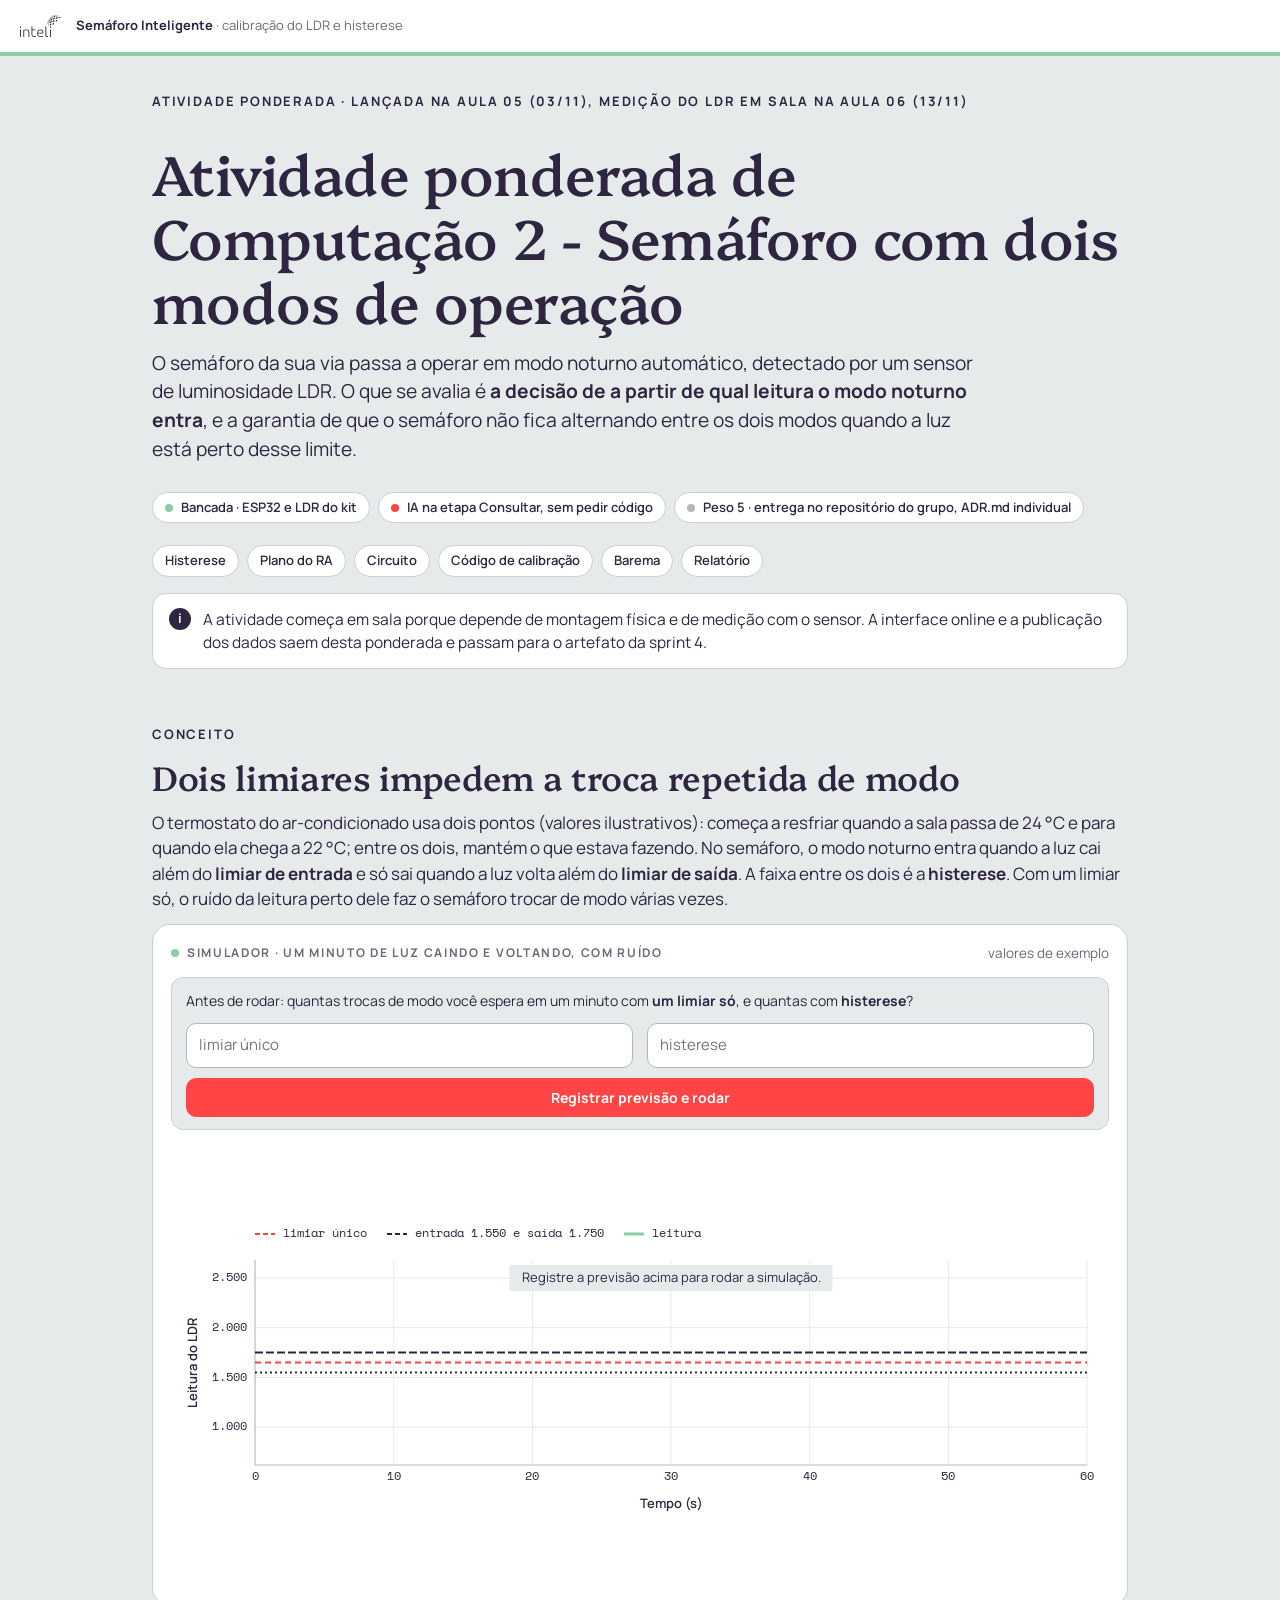
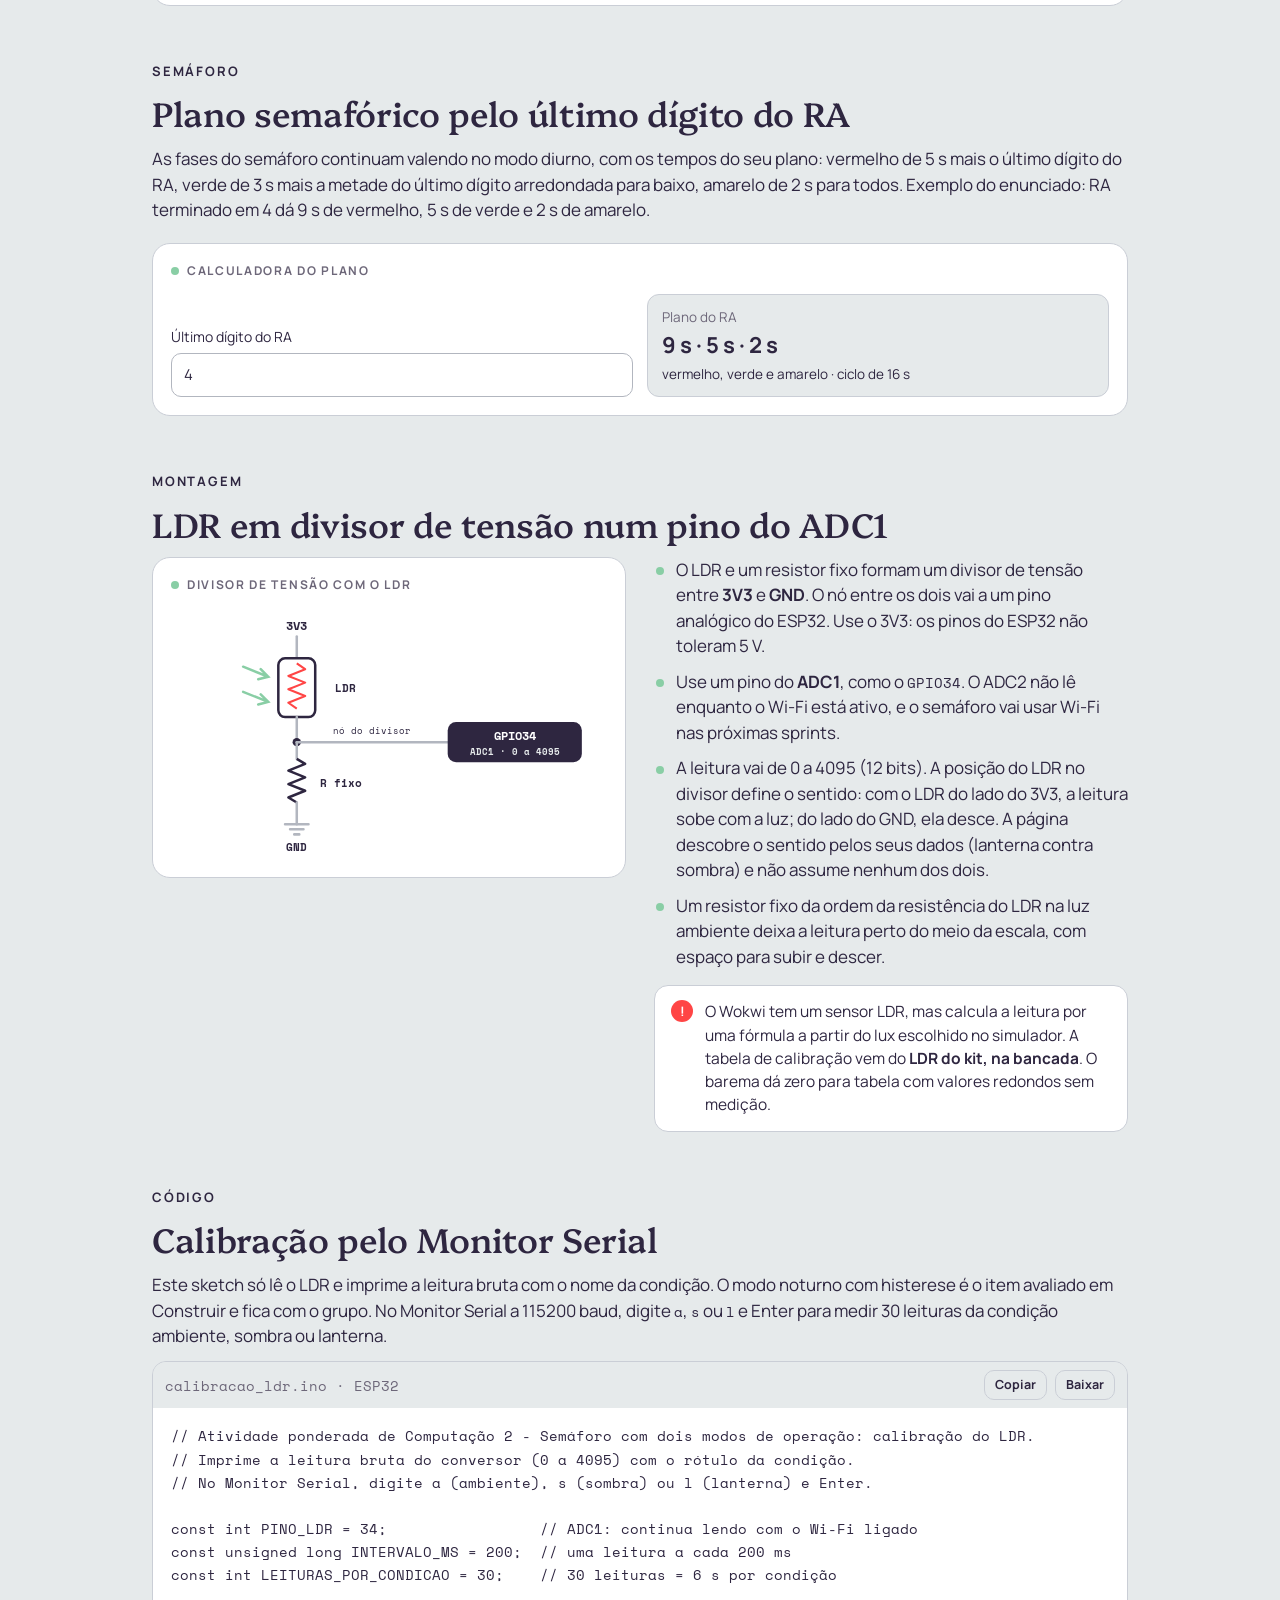
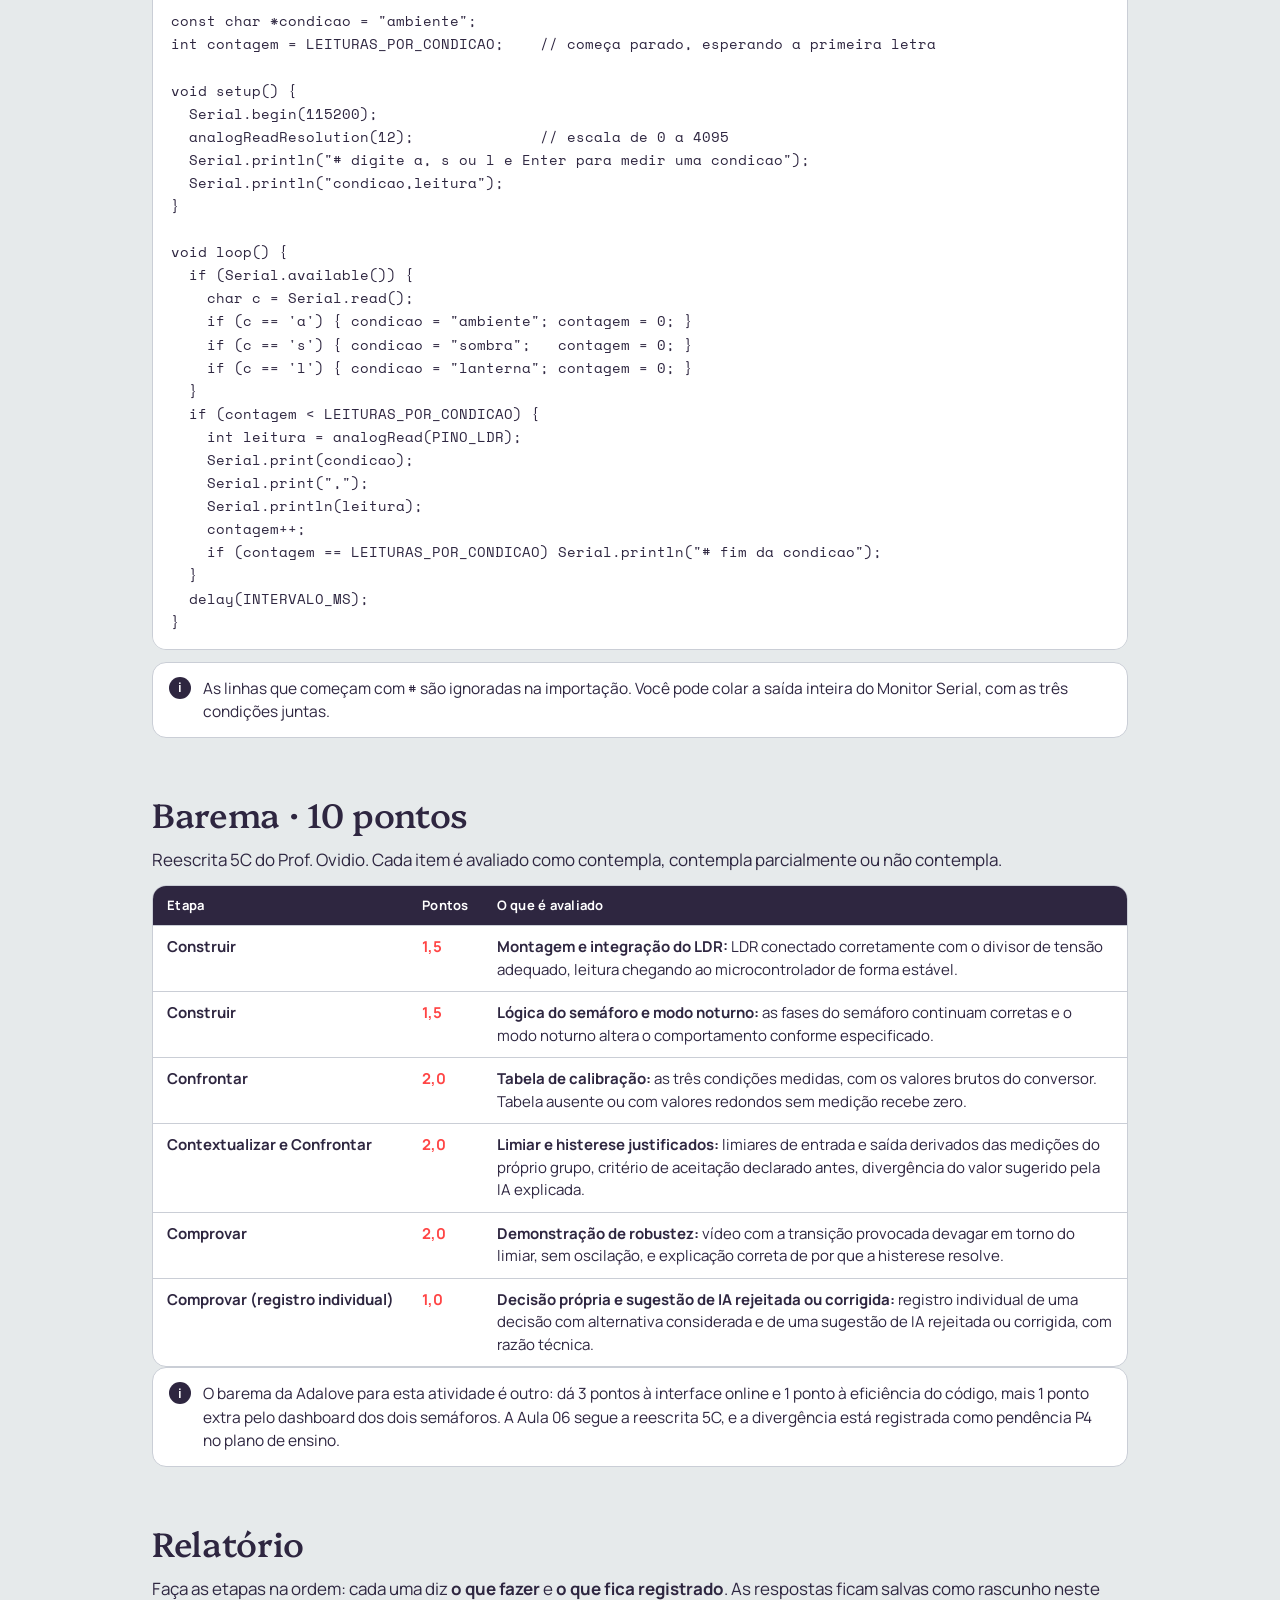
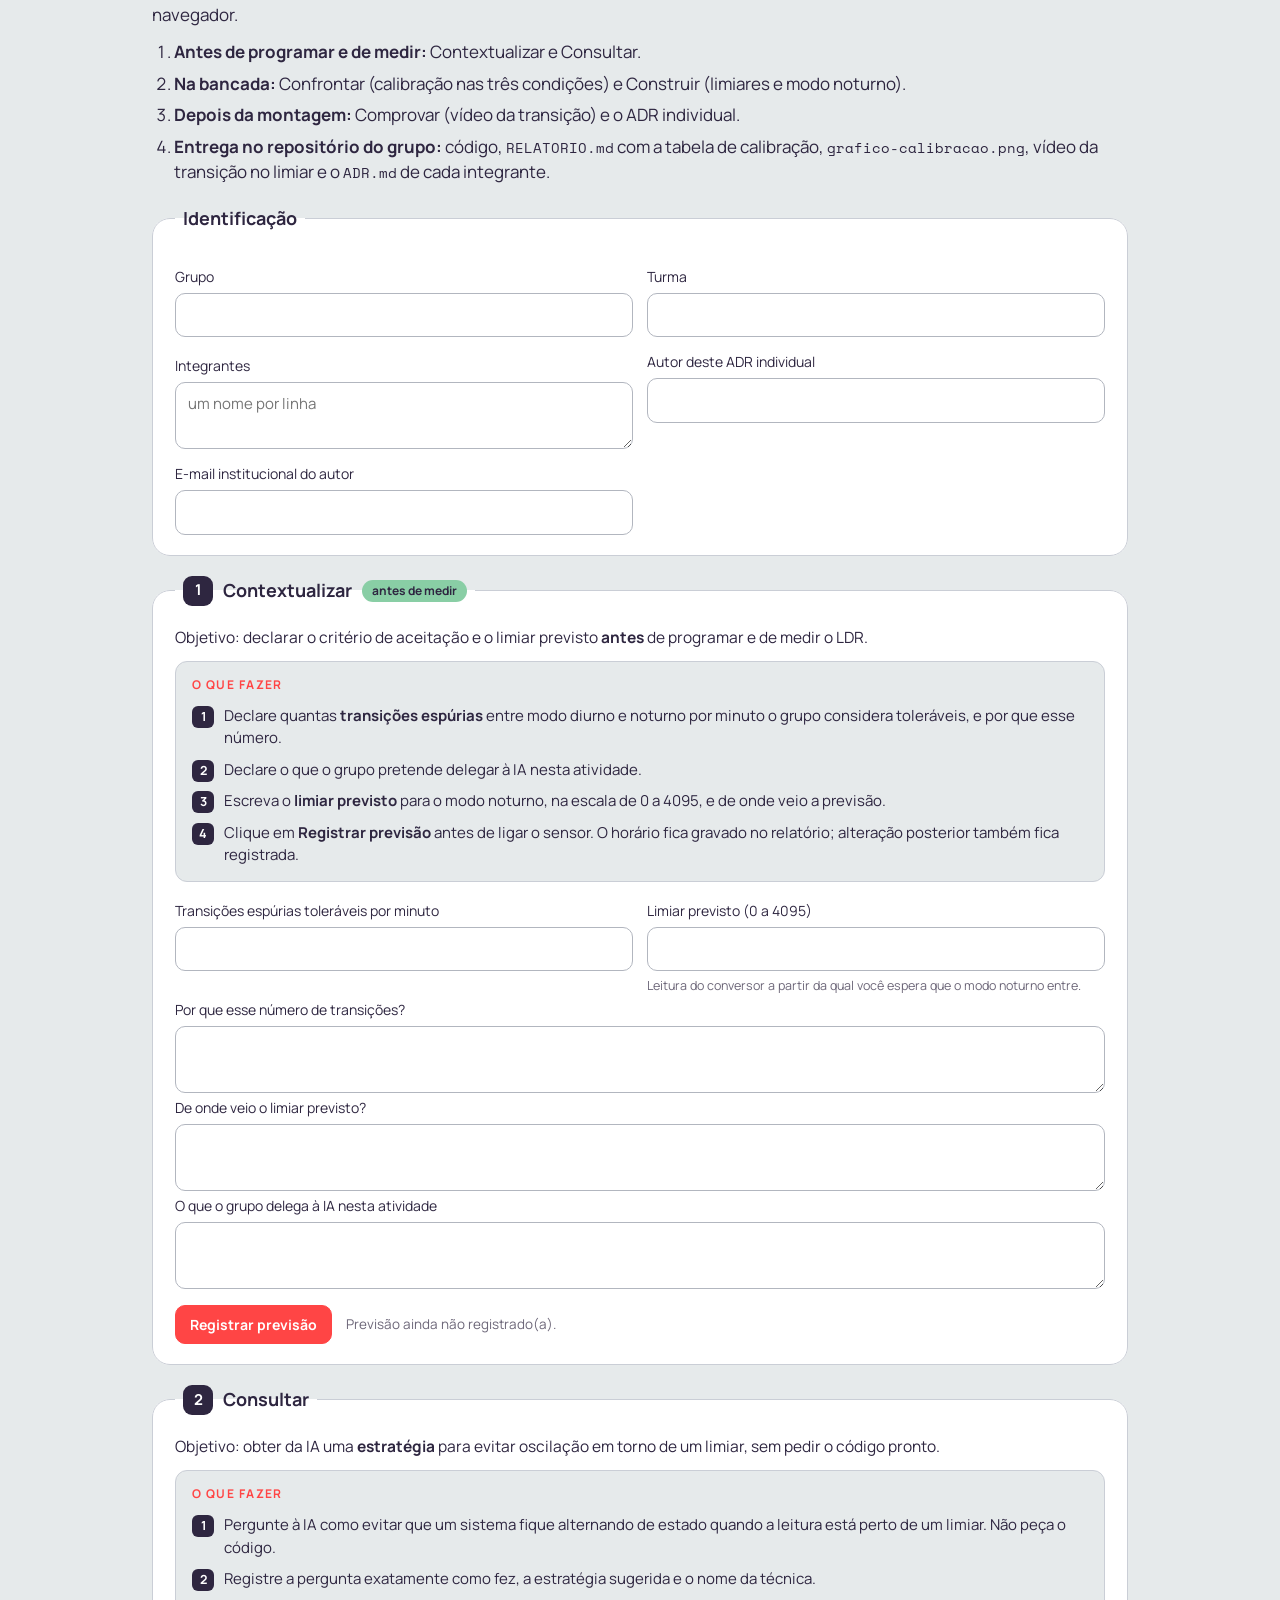
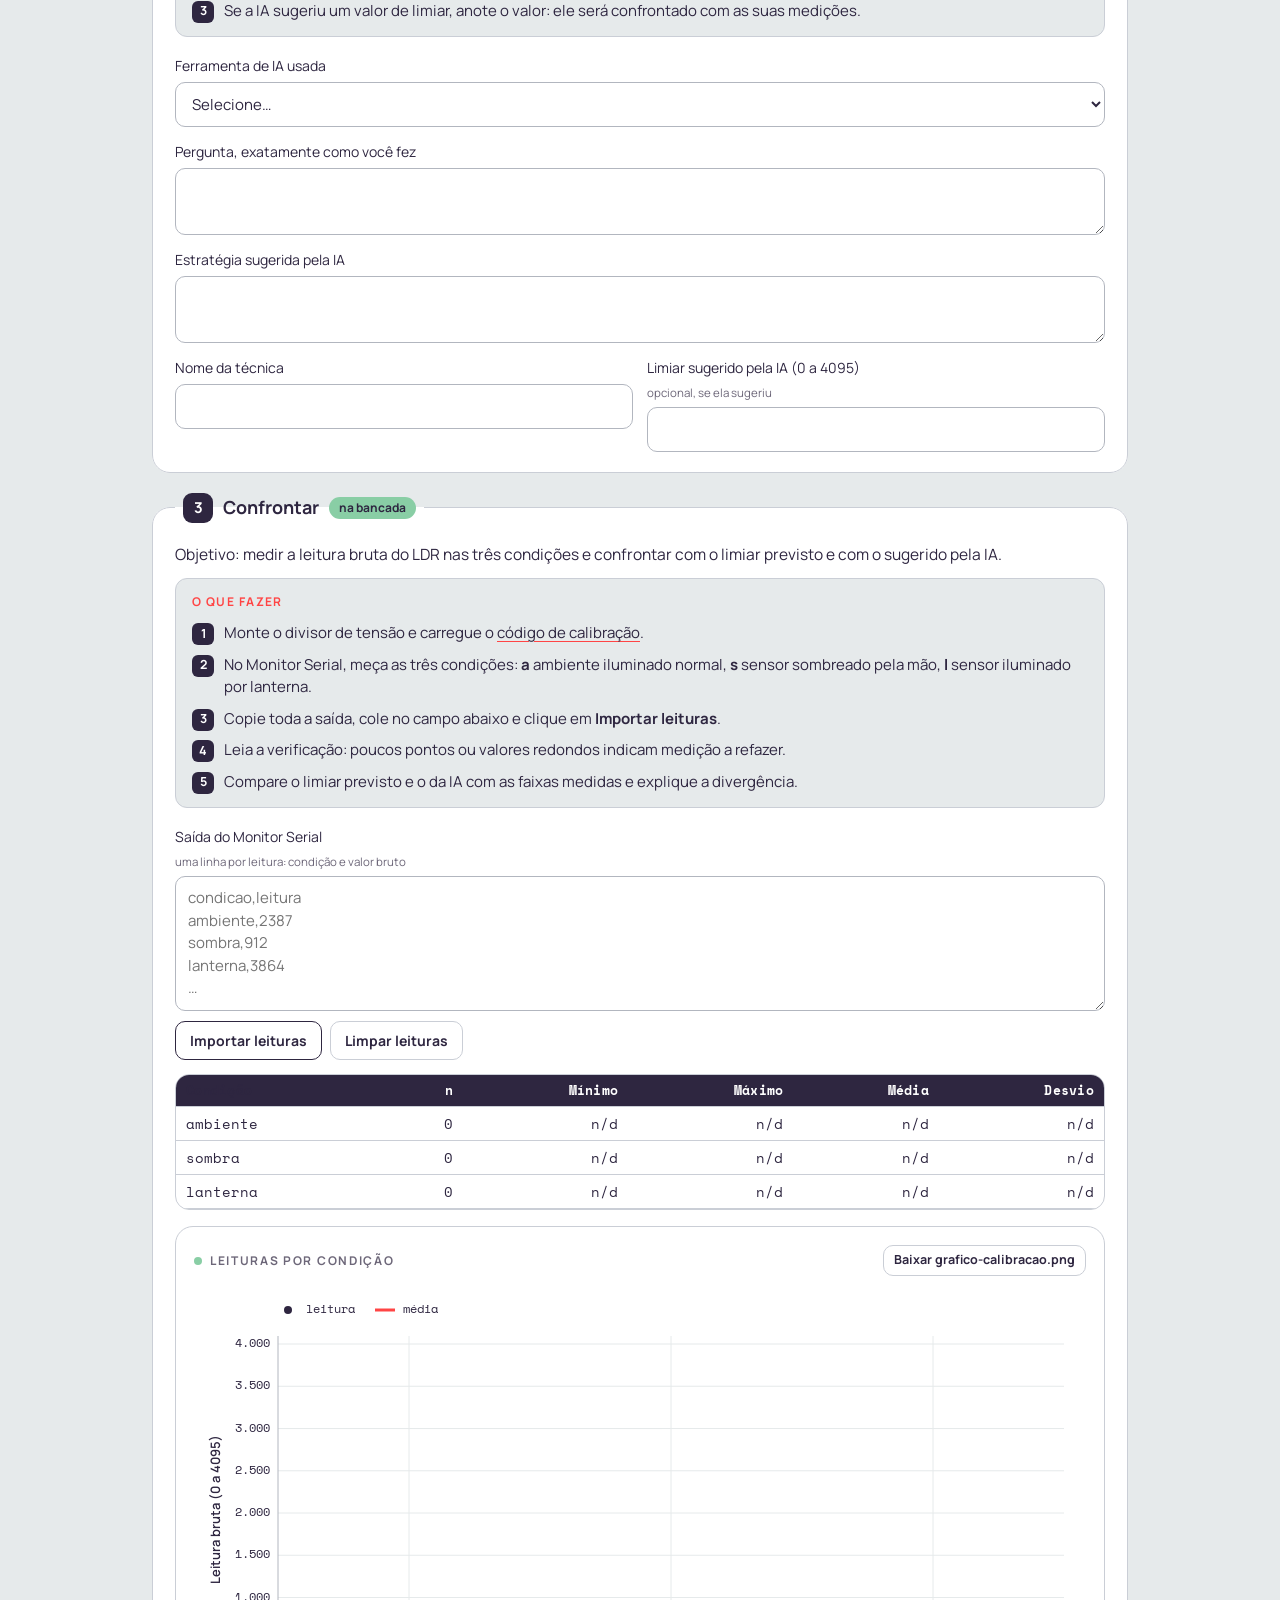
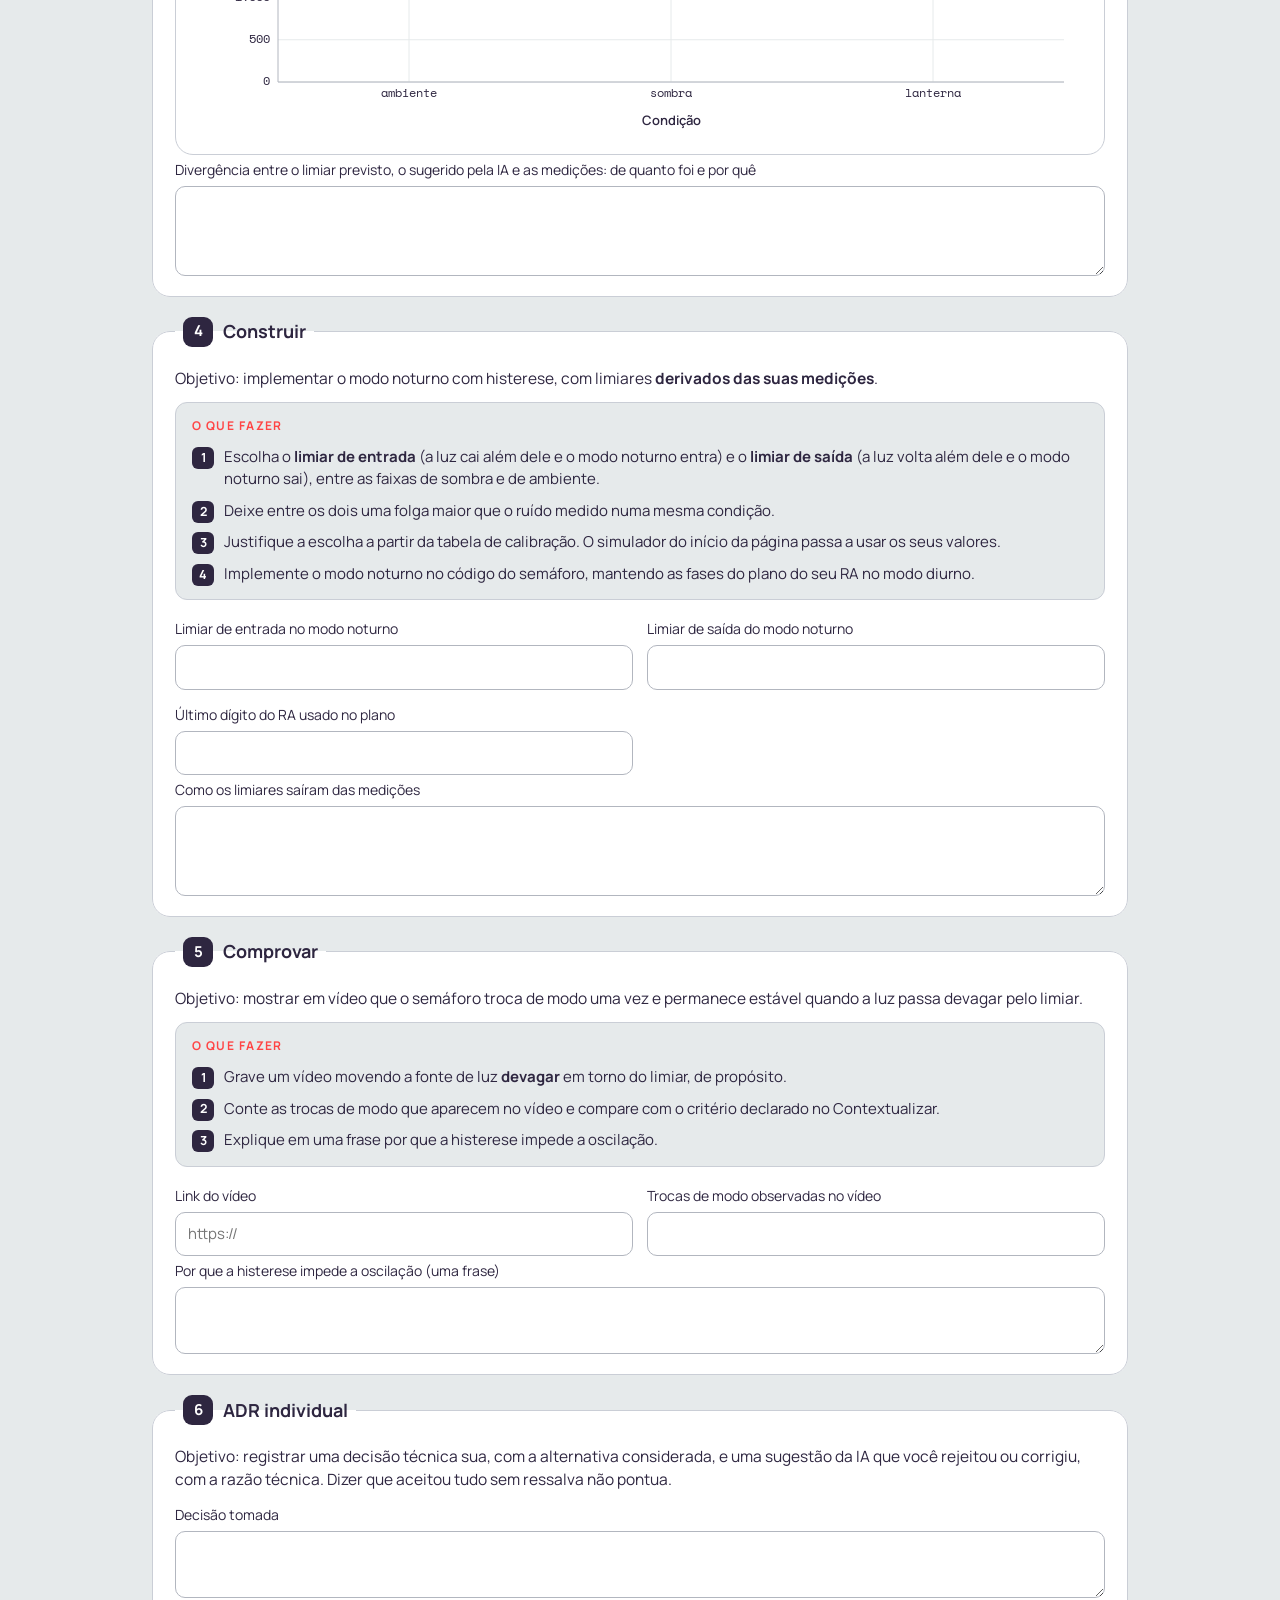
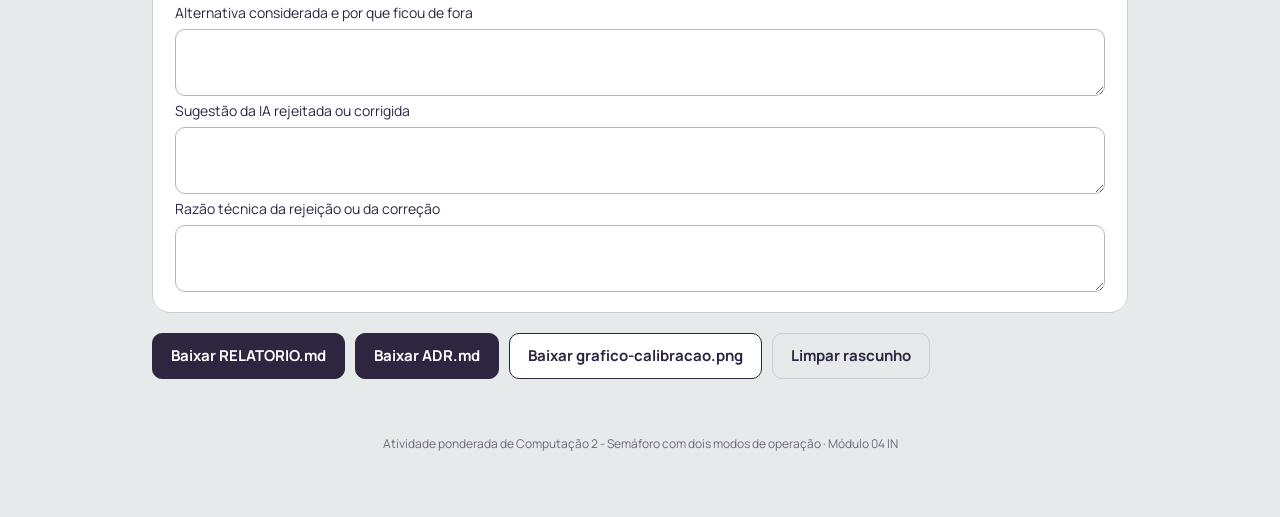
==== commit c1dd4efd: "Add files via upload" ====
--- a/index.html
+++ b/index.html
@@ -1,422 +1,340 @@
-<!doctype html>
-<html lang="pt-BR">
-<head>
-<meta charset="utf-8">
-<meta name="viewport" content="width=device-width, initial-scale=1">
-<title>Ponderada 1 · Circuito RC</title>
-<meta name="description" content="Ponderada 1 — circuito RC de carga: previsão teórica, coleta na bancada, gráfico sobreposto e análise da divergência.">
-<link rel="icon" href="assets/logo.png">
-<link rel="preconnect" href="https://fonts.googleapis.com">
-<link rel="preconnect" href="https://fonts.gstatic.com" crossorigin>
-<link href="https://fonts.googleapis.com/css2?family=IBM+Plex+Mono:wght@400;500;600;700&family=IBM+Plex+Sans:wght@400;500;600&display=swap" rel="stylesheet">
-<link rel="stylesheet" href="ponderada.css?v=6">
-</head>
-<body class="lab">
-
-<header class="topbar">
-  <img class="logo" src="assets/logo.png" alt="Inteli">
-  <div class="deck-title"><b>Ponderada 1</b> · Circuito RC de carga</div>
-  <span class="spacer"></span>
-  <a class="btn ghost" href="https://www.tinkercad.com/things/d4BYOo4ayb7-ponderada01-iot?sharecode=6Jc4yh2PKxriyrGFJ_A4U67LhluZBOHPK1cuRdVTwvs" target="_blank" rel="noopener">Tinkercad ↗</a>
-</header>
-
-<main class="doc">
-
-  <!-- ============ CAPA ============ -->
-  <section class="hero">
-    <p class="kicker">Atividade ponderada · durante a instrução</p>
-    <h1>Ponderada 1 — Circuito RC de carga</h1>
-    <p class="lead">Você vai montar na bancada um circuito RC de carga e medir a tensão no capacitor ao longo do tempo. O que se avalia é <b>a distância entre o que a teoria prevê e o que o instrumento mede</b>, e a sua explicação para essa distância.</p>
-    <div class="meta">
-      <span class="pill on">Bancada + Tinkercad · Arduino UNO</span>
-      <span class="pill warn">IA só na etapa Consultar</span>
-      <span class="pill">Entrega: relatório na pasta da ponderada no GitLab</span>
-    </div>
-    <nav class="toc" aria-label="Sumário">
-      <a href="#circuito">Circuito</a>
-      <a href="#formulas">Fórmulas e calculadora</a>
-      <a href="#codigo">Código</a>
-      <a href="#barema">Barema</a>
-      <a href="#relatorio">Relatório</a>
-    </nav>
-  </section>
-
-  <!-- ============ CIRCUITO ============ -->
-  <section id="circuito" class="block">
-    <h2>O circuito</h2>
-    <p>O pino <b>D8</b> funciona como fonte: quando vai a <b>HIGH</b>, ele aplica cerca de 5 V ao resistor, e o capacitor começa a carregar. O pino <b>A0</b> lê a tensão no capacitor (o nó entre R e C). O terminal negativo do capacitor vai ao <b>GND</b>.</p>
-    <div class="grid-2 even">
-      <div class="sim">
-        <div class="sim-head"><span class="sim-title">Esquema elétrico · carga do capacitor</span></div>
-        <svg id="schematic" class="stage" viewBox="0 0 520 300" role="img" aria-label="Esquema: pino D8 do Arduino, resistor R em série até o nó do capacitor C, que vai ao GND; o nó é lido pelo pino A0"></svg>
-        <p class="hint" id="schemHint"></p>
-      </div>
-      <div class="stack">
-        <h3>Componentes</h3>
-        <table class="parts">
-          <tr><th>Ref.</th><th>Componente</th><th>Ligação</th></tr>
-          <tr><td>U1</td><td>Arduino UNO</td><td>—</td></tr>
-          <tr><td>R1</td><td>Resistor (você escolhe)</td><td>D8 → nó do capacitor</td></tr>
-          <tr><td>C1</td><td>Capacitor eletrolítico (você escolhe)</td><td>+ no nó, − no GND</td></tr>
-          <tr><td>—</td><td>Fio de leitura</td><td>nó → A0</td></tr>
-        </table>
-        <div class="note warn"><div>O capacitor eletrolítico tem polaridade: a perna mais longa (+) vai no nó com o resistor, e a faixa clara (−) vai ao GND. Invertido, ele aquece e pode estufar.</div></div>
-        <div class="note"><div>Escolha R e C para que τ fique entre <b>0,5 s</b> e <b>5 s</b>. Mais rápido que isso, o Arduino coleta poucos pontos no trecho inicial; mais lento, a coleta fica longa demais para a aula. Exemplo: 10 kΩ e 100 µF dão τ = 1 s.</div></div>
-      </div>
-    </div>
-    <p>O circuito e o código de referência estão no <a href="https://www.tinkercad.com/things/d4BYOo4ayb7-ponderada01-iot?sharecode=6Jc4yh2PKxriyrGFJ_A4U67LhluZBOHPK1cuRdVTwvs" target="_blank" rel="noopener">projeto Ponderada_01 no Tinkercad</a>. Use-o para conferir as ligações antes de montar na bancada. As medições do relatório devem vir da <b>bancada</b>.</p>
-  </section>
-
-  <!-- ============ FÓRMULAS ============ -->
-  <section id="formulas" class="block">
-    <p class="kicker">Teoria</p>
-    <h2>Fórmulas da carga</h2>
-    <div class="cards three">
-      <div class="card mint">
-        <span class="tag">Constante de tempo</span>
-        <h3>τ = R · C</h3>
-        <p>Com R em ohms (Ω) e C em farads (F), τ sai em segundos. Exemplo: 10 kΩ × 100 µF = 10 000 × 0,0001 = 1 s.</p>
-      </div>
-      <div class="card orange">
-        <span class="tag">Tensão no tempo t</span>
-        <h3>V<sub>C</sub>(t) = V<sub>S</sub> · (1 − e<sup>−t/τ</sup>)</h3>
-        <p>V<sub>S</sub> é a tensão da fonte (o pino D8 em HIGH, cerca de 5 V). Em t = τ, a exponencial vale e<sup>−1</sup> ≈ 0,368, e V<sub>C</sub> ≈ 0,632 · V<sub>S</sub>.</p>
-      </div>
-      <div class="card blue">
-        <span class="tag">Tempo para chegar a V</span>
-        <h3>t = −τ · ln(1 − V / V<sub>S</sub>)</h3>
-        <p>É a mesma equação isolando t. Serve para prever quando o capacitor chega a uma tensão e, de trás para frente, para obter τ a partir de um ponto medido.</p>
-      </div>
-    </div>
-
-    <h3>Quanto carrega a cada τ</h3>
-    <div class="table-wrap">
-      <table class="tau-table">
-        <thead><tr><th>t</th><th>1 τ</th><th>2 τ</th><th>3 τ</th><th>4 τ</th><th>5 τ</th></tr></thead>
-        <tbody>
-          <tr><th>V<sub>C</sub> / V<sub>S</sub></th><td>63,2 %</td><td>86,5 %</td><td>95,0 %</td><td>98,2 %</td><td>99,3 %</td></tr>
-          <tr><th>com V<sub>S</sub> = 5 V</th><td>3,16 V</td><td>4,32 V</td><td>4,75 V</td><td>4,91 V</td><td>4,97 V</td></tr>
-        </tbody>
-      </table>
-    </div>
-    <p class="muted">Na prática, considera-se o capacitor carregado depois de 5 τ. Para descarregar antes de uma nova medição, deixe D8 em LOW pelo mesmo tempo.</p>
-
-    <h3>Como obter τ dos dados (τ experimental)</h3>
-    <div class="cards">
-      <div class="card">
-        <span class="tag">Método 1 · ponto de 63,2 %</span>
-        <p>Encontre o instante em que a tensão medida cruza 0,632 · V<sub>S</sub>, interpolando entre os dois pontos vizinhos. Esse instante é τ. É simples, mas depende de só dois pontos.</p>
-      </div>
-      <div class="card">
-        <span class="tag">Método 2 · linearização</span>
-        <p>Para cada ponto, calcule y = −ln(1 − V/V<sub>S</sub>). Pela equação, y = t/τ: os pontos formam uma reta pela origem, e τ = 1 / inclinação. Usa todos os pontos e é o método preferido. Descarte os pontos acima de 95 % de V<sub>S</sub>, onde o ruído domina.</p>
-      </div>
-    </div>
-
-    <div class="sim calc">
-      <div class="sim-head"><span class="sim-title">Calculadora RC</span></div>
-      <div class="calc-blocks">
-        <div class="calc-block">
-          <p class="calc-q"><span class="calc-n">1</span> Qual é a constante de tempo τ?</p>
-          <p class="calc-help">τ depende <b>só de R e C</b>. Não tem nada a ver com o tempo da medição.</p>
-          <div class="fields two">
-            <label>Resistência R
-              <span class="unit-in"><input id="cR" type="number" min="0" step="any" value="10"><select id="cRu"><option value="1">Ω</option><option value="1e3" selected>kΩ</option><option value="1e6">MΩ</option></select></span></label>
-            <label>Capacitância C
-              <span class="unit-in"><input id="cC" type="number" min="0" step="any" value="100"><select id="cCu"><option value="1e-9">nF</option><option value="1e-6" selected>µF</option><option value="1e-3">mF</option></select></span></label>
-          </div>
-          <div class="out" id="outTau"></div>
-        </div>
-        <div class="calc-block">
-          <p class="calc-q"><span class="calc-n">2</span> Qual é a tensão no capacitor num instante t?</p>
-          <p class="calc-help">t é <b>qualquer instante</b> depois de ligar D8. Usa o τ do bloco 1.</p>
-          <div class="fields two">
-            <label><span>Tensão da fonte V<sub>S</sub> (V)</span><input id="cVs" type="number" min="0" step="any" value="5"></label>
-            <label>Instante t (ms)<input id="cT" type="number" min="0" step="any" value="500"></label>
-          </div>
-          <div class="out" id="outVt"></div>
-        </div>
-        <div class="calc-block">
-          <p class="calc-q"><span class="calc-n">3</span> Em que instante o capacitor chega a uma tensão V?</p>
-          <p class="calc-help">É a conta do bloco 2 ao contrário. Usa τ e V<sub>S</sub> dos blocos 1 e 2.</p>
-          <div class="fields two">
-            <label>Tensão V (V)<input id="cV" type="number" min="0" step="any" value="2.5"></label>
-          </div>
-          <div class="out" id="outTv"></div>
-        </div>
-      </div>
-    </div>
-  </section>
-
-  <!-- ============ CÓDIGO ============ -->
-  <section id="codigo" class="block">
-    <p class="kicker">Código</p>
-    <h2>Coleta pelo Monitor Serial</h2>
-    <p>O Arduino descarrega o capacitor, liga D8 e lê A0 várias vezes, imprimindo uma linha <span class="mono">t_ms,v</span> por leitura. Só há duas coisas para configurar:</p>
-    <ul class="bullets">
-      <li><b><span class="mono">TEMPO_TOTAL_MS</span></b>: por quanto tempo medir. Use <b>5 × τ previsto</b>, tempo em que o capacitor chega a 99 % da carga. A página já preenche esse valor com o τ do seu Contextualizar.</li>
-      <li><b><span class="mono">NUMERO_DE_MEDIDAS</span></b>: quantos pontos coletar nesse tempo. Com 60, cerca de 27 pontos caem no primeiro τ, porque as leituras ficam mais próximas no início.</li>
-    </ul>
-    <div class="code-box">
-      <div class="code-head"><span class="mono">ponderada1.ino · <span id="codeSrc">tempo de exemplo</span></span><div class="btn-row"><button type="button" class="btn ghost" data-copy="codeRC">Copiar</button><button type="button" class="btn ghost" data-download="codeRC" data-name="ponderada1.ino">Baixar</button></div></div>
-<pre class="code-pre" id="codeRC"><span class="tok-c">// Ponderada 1 — carga de um circuito RC</span>
-<span class="tok-c">// D8 alimenta o resistor; A0 lê a tensão no capacitor.</span>
-
-<span class="tok-c">// ========== CONFIGURE AQUI ==========</span>
-<span class="tok-k">const unsigned long</span> TEMPO_TOTAL_MS = <span class="tok-n" id="kTot">5000</span>;  <span class="tok-c">// por quanto tempo medir (ms): use 5 × τ previsto</span>
-<span class="tok-k">const int</span> NUMERO_DE_MEDIDAS = <span class="tok-n">60</span>;          <span class="tok-c">// quantos pontos coletar nesse tempo</span>
-<span class="tok-c">// ====================================</span>
-
-<span class="tok-k">const int</span> PINO_CARGA = <span class="tok-n">8</span>;      <span class="tok-c">// alimenta o resistor</span>
-<span class="tok-k">const int</span> PINO_LEITURA = A0;  <span class="tok-c">// lê a tensão no capacitor</span>
-
-<span class="tok-k">void</span> <span class="tok-f">setup</span>() {
-  Serial.<span class="tok-f">begin</span>(<span class="tok-n">115200</span>);
-  <span class="tok-f">pinMode</span>(PINO_CARGA, <span class="tok-k">OUTPUT</span>);
-
-  <span class="tok-c">// 1. Descarrega o capacitor: D8 em LOW pelo mesmo tempo da medição</span>
-  <span class="tok-f">digitalWrite</span>(PINO_CARGA, <span class="tok-k">LOW</span>);
-  <span class="tok-f">delay</span>(TEMPO_TOTAL_MS);
-
-  <span class="tok-c">// 2. Começa a carga: este é o instante t = 0</span>
-  Serial.<span class="tok-f">println</span>(<span class="tok-s">&quot;t_ms,v&quot;</span>);
-  <span class="tok-f">digitalWrite</span>(PINO_CARGA, <span class="tok-k">HIGH</span>);
-  <span class="tok-k">unsigned long</span> inicio = <span class="tok-f">millis</span>();
-
-  <span class="tok-c">// 3. Faz NUMERO_DE_MEDIDAS leituras distribuídas em TEMPO_TOTAL_MS.</span>
-  <span class="tok-c">//    Os instantes seguem (i/N)²: ficam mais próximos no início,</span>
-  <span class="tok-c">//    onde a tensão muda mais rápido.</span>
-  <span class="tok-k">for</span> (<span class="tok-k">int</span> i = <span class="tok-n">0</span>; i &lt; NUMERO_DE_MEDIDAS; i++) {
-    <span class="tok-k">float</span> fracao = (<span class="tok-k">float</span>) i / (NUMERO_DE_MEDIDAS - <span class="tok-n">1</span>);      <span class="tok-c">// vai de 0 a 1</span>
-    <span class="tok-k">unsigned long</span> instante = TEMPO_TOTAL_MS * fracao * fracao;
-    <span class="tok-k">while</span> (<span class="tok-f">millis</span>() - inicio &lt; instante) { }        <span class="tok-c">// espera chegar o instante</span>
-
-    <span class="tok-k">unsigned long</span> t = <span class="tok-f">millis</span>() - inicio;
-    <span class="tok-k">float</span> tensao = <span class="tok-f">analogRead</span>(PINO_LEITURA) * <span class="tok-n">5.0</span> / <span class="tok-n">1023.0</span>;
-    Serial.<span class="tok-f">print</span>(t);
-    Serial.<span class="tok-f">print</span>(<span class="tok-s">&quot;,&quot;</span>);
-    Serial.<span class="tok-f">println</span>(tensao, <span class="tok-n">3</span>);
-  }
-  Serial.<span class="tok-f">println</span>(<span class="tok-s">&quot;# fim&quot;</span>);
-}
-
-<span class="tok-k">void</span> <span class="tok-f">loop</span>() {
-  <span class="tok-c">// nada: aperte RESET para medir de novo</span>
-}</pre>
-    </div>
-    <div class="note"><div>O código do projeto no Tinkercad é a referência do circuito; este sketch é equivalente. As linhas que começam com <span class="mono">#</span> são ignoradas na importação, então você pode copiar a saída inteira do Monitor Serial.</div></div>
-  </section>
-
-  <!-- ============ BAREMA ============ -->
-  <section id="barema" class="block">
-    <h2>Barema · 10 pontos</h2>
-    <p class="muted">Cada item é avaliado como contempla, contempla parcialmente ou não contempla.</p>
-    <div class="table-wrap">
-      <table class="c5 barema">
-        <thead><tr><th>Etapa</th><th>Pontos</th><th>O que é avaliado</th></tr></thead>
-        <tbody>
-          <tr><th>Contextualizar</th><td class="pts">2,0</td><td>Previsão teórica entregue <b>antes</b> da medição: constante de tempo calculada corretamente a partir dos valores nominais, curva esboçada, valor esperado em uma constante de tempo declarado e tolerância definida. <b>Previsão entregue depois da medição recebe zero.</b></td></tr>
-          <tr><th>Construir</th><td class="pts">2,0</td><td>Coleta de dados: quantidade de pontos suficiente para descrever a curva, com amostragem concentrada no trecho inicial. Tabela legível, com unidades.</td></tr>
-          <tr><th>Confrontar</th><td class="pts">2,0</td><td>Gráfico sobreposto e constante experimental: curva teórica e pontos experimentais no mesmo gráfico, eixos rotulados com unidades, constante de tempo experimental extraída dos dados e não copiada da teoria.</td></tr>
-          <tr><th>Comprovar</th><td class="pts">2,5</td><td>Análise da divergência: pelo menos duas causas físicas plausíveis para a diferença entre teoria e medição, cada uma acompanhada do teste que a confirmaria. Respostas genéricas do tipo “erro de medição”, sem mecanismo físico nomeado, recebem metade.</td></tr>
-          <tr><th>Comprovar</th><td class="pts">1,5</td><td>Pergunta de transferência respondida em sala: resposta correta e justificada, dada na hora e sem consulta. Resposta parcialmente correta com raciocínio visível recebe metade.</td></tr>
-        </tbody>
-      </table>
-    </div>
-  </section>
-
-  <!-- ============ RELATÓRIO ============ -->
-  <section id="relatorio" class="block">
-    <h2>Relatório</h2>
-    <p>Faça as etapas na ordem: cada uma diz <b>o que fazer</b> e <b>o que fica registrado</b>. As respostas ficam salvas como rascunho neste navegador.</p>
-    <ol class="flow">
-      <li><b>Antes de ligar o circuito:</b> Contextualizar e Consultar.</li>
-      <li><b>Na bancada:</b> Construir (coleta com o Arduino).</li>
-      <li><b>Depois da coleta:</b> Confrontar e Comprovar.</li>
-      <li><b>Entrega:</b> baixe o <span class="mono">RELATORIO.md</span> e o <span class="mono">grafico-rc.png</span> e suba os dois, junto com o <span class="mono">ponderada1.ino</span>, na pasta da ponderada no GitLab.</li>
-    </ol>
-
-    <form id="labForm" novalidate>
-      <fieldset class="step">
-        <legend>Identificação</legend>
-        <div class="fields two">
-          <label>Nome completo<input name="nome" required autocomplete="name"></label>
-          <label>E-mail institucional<input name="email" type="email" required autocomplete="email"></label>
-          <label>Turma<input name="turma" required></label>
-          <label>Bancada / kit<input name="bancada"></label>
-        </div>
-      </fieldset>
-
-      <!-- 1 -->
-      <fieldset class="step" id="stepCtx">
-        <legend><span class="n">1</span> Contextualizar <span class="when">antes de medir</span></legend>
-        <p class="step-desc">Objetivo: registrar a previsão teórica <b>antes</b> de qualquer medição. Previsão registrada depois da medição recebe zero.</p>
-        <ol class="todo">
-          <li>Pegue o resistor e o capacitor da bancada e anote os <b>valores nominais</b> (código de cores do resistor; valor impresso no capacitor).</li>
-          <li>Calcule <b>τ = R · C</b> em milissegundos e escreva a conta.</li>
-          <li>Calcule a tensão que você espera medir em <b>t = τ</b>.</li>
-          <li>Confira a curva teórica que aparece abaixo dos campos: ela é o esboço da sua previsão.</li>
-          <li>Defina a <b>tolerância</b> aceitável entre τ teórico e τ experimental e justifique (leve em conta a tolerância de fábrica dos componentes).</li>
-          <li>Clique em <b>Registrar previsão</b> antes de ligar o circuito. O horário fica gravado no relatório; se você alterar algo depois, a alteração também fica registrada.</li>
-        </ol>
-        <div class="fields two">
-          <label>R nominal (Ω)<input name="ctx_r" type="number" min="0" step="any" required><small class="field-help">Valor do resistor que você vai usar, em ohms (10 kΩ = 10000).</small></label>
-          <label>C nominal (µF)<input name="ctx_c" type="number" min="0" step="any" required><small class="field-help">Valor impresso no capacitor, em microfarads.</small></label>
-          <label>Tolerância de fábrica de R e C <span class="opt-tag">opcional, impressa nos componentes</span><input name="ctx_tol_comp"></label>
-          <label><span>Tensão da fonte V<sub>S</sub> (V)</span><input name="ctx_vs" type="number" min="0" step="any" required value="5"><small class="field-help">Tensão do pino D8 em HIGH: 5 V no Arduino UNO.</small></label>
-          <label>τ teórico calculado por você (ms)<input name="ctx_tau" type="number" min="0" step="any" required><small class="field-help">τ = R × C. Depende <b>só de R e C</b>, não de um instante da curva. Ω × µF dá µs; divida por 1000 para ms.</small></label>
-          <label>Conta do τ<input name="ctx_tau_calc" required placeholder="ex.: τ = 10 000 Ω × 100 µF = 1 s = 1000 ms"><small class="field-help">Escreva a multiplicação R × C com as unidades.</small></label>
-          <label>Tensão esperada em t = τ (V)<input name="ctx_v_tau" type="number" min="0" step="any" required><small class="field-help">Tensão no capacitor no instante <b>t = τ</b>: V<sub>S</sub> · (1 − e<sup>−1</sup>).</small></label>
-          <label>Tolerância aceitável entre τ teórico e experimental (%)<input name="ctx_tol" type="number" min="0" step="any" required><small class="field-help">Diferença máxima entre τ teórico e τ medido que você aceita, em %.</small></label>
-        </div>
-        <label class="full">Por que essa tolerância?<textarea name="ctx_tol_just" required rows="2"></textarea></label>
-        <div class="check-line" id="ctxCheck" aria-live="polite"></div>
-
-        <div class="sim chart-box">
-          <div class="sim-head"><span class="sim-title">Curva teórica esperada</span></div>
-          <canvas id="chartTheory" height="300" role="img" aria-label="Curva teórica de carga do capacitor"></canvas>
-        </div>
-
-        <div class="lock-row">
-          <button type="button" class="btn orange" id="btnLock">Registrar previsão</button>
-          <span class="lock-status" id="lockStatus"></span>
-        </div>
-      </fieldset>
-
-      <!-- 2 -->
-      <fieldset class="step">
-        <legend><span class="n">2</span> Consultar</legend>
-        <p class="step-desc">Objetivo: usar a IA para entender um passo da <b>dedução</b> da equação de carga, não para obter a resposta pronta.</p>
-        <ol class="todo">
-          <li>Escolha um passo da dedução de V<sub>C</sub>(t) = V<sub>S</sub>(1 − e<sup>−t/τ</sup>) que não está claro para você.</li>
-          <li>Faça à IA uma pergunta <b>delimitada</b> sobre esse passo. Exemplo: “Por que a corrente no capacitor é C · dV/dt, e como isso leva a uma equação diferencial de primeira ordem no circuito RC?”</li>
-          <li>Registre a pergunta exatamente como fez e, em uma frase, o que a resposta acrescentou ou não ao que você já sabia.</li>
-        </ol>
-        <div class="fields">
-          <label>Ferramenta de IA usada
-            <select name="con_ferramenta" required>
-              <option value="">Selecione…</option><option>Gemini</option><option>ChatGPT</option><option>Claude</option><option>Copilot</option><option>Outra</option>
-            </select></label>
-          <label>Pergunta, exatamente como você fez<textarea name="con_pergunta" required rows="2"></textarea></label>
-          <label>Em uma frase: o que a resposta acrescentou (ou não acrescentou) ao que você já sabia<textarea name="con_acrescentou" required rows="2"></textarea></label>
-        </div>
-      </fieldset>
-
-      <!-- 3 -->
-      <fieldset class="step">
-        <legend><span class="n">3</span> Construir <span class="when">na bancada</span></legend>
-        <p class="step-desc">Objetivo: capturar os pontos de tensão no tempo <b>executando o circuito no Arduino</b>, com mais pontos no trecho inicial da curva.</p>
-        <ol class="todo">
-          <li>Monte o circuito na bancada como no <a href="#circuito">esquema</a>: D8 → R → nó → C (+) e C (−) → GND, com o nó ligado a A0. Confira a polaridade do capacitor.</li>
-          <li>Copie ou baixe o <a href="#codigo">código</a>. Confira as duas linhas de configuração: <span class="mono">TEMPO_TOTAL_MS</span> (já vem com 5 × o seu τ) e <span class="mono">NUMERO_DE_MEDIDAS</span>.</li>
-          <li>Carregue o código no Arduino pela IDE.</li>
-          <li>Abra o <b>Monitor Serial em 115200 baud</b> e aperte <b>RESET</b> na placa. O Arduino descarrega o capacitor, inicia a carga e imprime um ponto por linha.</li>
-          <li>Quando aparecer <span class="mono"># fim</span>, selecione toda a saída, copie, cole no campo abaixo e clique em <b>Importar pontos</b>.</li>
-          <li>Leia a verificação abaixo da tabela. Se houver poucos pontos até 1 τ, aumente <span class="mono">NUMERO_DE_MEDIDAS</span> e repita a coleta. Se a curva não chegar a estabilizar, aumente <span class="mono">TEMPO_TOTAL_MS</span>.</li>
-          <li>Anote a <b>tensão final estabilizada</b> (último valor da tabela ou multímetro): ela é a V<sub>S</sub> real do seu circuito.</li>
-        </ol>
-        <label>Saída do Monitor Serial <span class="opt-tag">uma linha por ponto: tempo em ms e tensão em V</span>
-          <textarea id="pasteBox" rows="4" placeholder="t_ms,v&#10;0,0.000&#10;20,0.093&#10;…"></textarea></label>
-        <div class="btn-row">
-          <button type="button" class="btn blue" id="btnImport">Importar pontos</button>
-          <button type="button" class="btn ghost" id="btnAddRow">+ Linha</button>
-          <button type="button" class="btn ghost" id="btnClearData">Limpar tabela</button>
-        </div>
-        <div class="table-wrap data-wrap">
-          <table class="data-table" id="dataTable">
-            <thead><tr><th>#</th><th>t (ms)</th><th>V<sub>C</sub> medido (V)</th><th>V<sub>C</sub> teórico (V)</th><th>Desvio (V)</th><th></th></tr></thead>
-            <tbody></tbody>
-          </table>
-        </div>
-        <div class="check-line" id="dataCheck" aria-live="polite"></div>
-        <div class="fields two">
-          <label><span>V<sub>S</sub> medida: tensão final estabilizada (V)</span><input name="cons_vs_med" type="number" min="0" step="any"></label>
-          <label>Instrumento de medição<input name="cons_instrumento" required></label>
-        </div>
-      </fieldset>
-
-      <!-- 4 -->
-      <fieldset class="step">
-        <legend><span class="n">4</span> Confrontar</legend>
-        <p class="step-desc">Objetivo: comparar teoria e medição no mesmo gráfico e extrair τ experimental <b>dos seus dados</b>.</p>
-        <ol class="todo">
-          <li>Confira o gráfico: a curva teórica (da sua previsão) e os pontos medidos aparecem sobrepostos, com eixos em ms ou s e em V.</li>
-          <li>Compare os dois valores de τ experimental que a página extrai dos pontos (linearização e ponto de 63,2 %). Os métodos estão explicados em <a href="#formulas">Fórmulas</a>.</li>
-          <li>Escolha o τ experimental que vai adotar, indique o método e explique quais pontos e qual V<sub>S</sub> foram usados.</li>
-          <li>Baixe o <b>grafico-rc.png</b>: ele entra no relatório.</li>
-        </ol>
-        <div class="sim chart-box">
-          <div class="sim-head"><span class="sim-title">Teoria × medição</span><button type="button" class="btn ghost" id="btnPng">Baixar grafico-rc.png</button></div>
-          <canvas id="chartMain" height="380" role="img" aria-label="Gráfico com a curva teórica e os pontos experimentais"></canvas>
-          <p class="hint" id="chartHint">Passe o mouse sobre o gráfico para ler os valores.</p>
-        </div>
-        <div class="readouts" id="tauOut" aria-live="polite"></div>
-        <div class="fields two">
-          <label>τ experimental adotado (ms)<input name="conf_tau_exp" type="number" min="0" step="any" required></label>
-          <label>Método
-            <select name="conf_metodo" required>
-              <option value="">Selecione…</option><option>Linearização: ajuste de −ln(1 − V/Vs) × t</option><option>Ponto de 63,2 % de Vs (interpolação)</option><option>Outro (explique abaixo)</option>
-            </select></label>
-        </div>
-        <label class="full"><span>Como você obteve o τ experimental (pontos usados, V<sub>S</sub> usada)</span><textarea name="conf_como" required rows="2"></textarea></label>
-        <div class="check-line" id="divCheck" aria-live="polite"></div>
-      </fieldset>
-
-      <!-- 5 -->
-      <fieldset class="step">
-        <legend><span class="n">5</span> Comprovar</legend>
-        <p class="step-desc">Objetivo: explicar fisicamente a diferença entre τ teórico e τ experimental e mostrar domínio do experimento sem consulta.</p>
-        <ol class="todo">
-          <li>Escreva a análise: de quanto foi a divergência, em que sentido (τ medido maior ou menor) e se ficou dentro da tolerância que você declarou.</li>
-          <li>Aponte <b>pelo menos duas causas físicas</b>. Para cada uma, nomeie o mecanismo (o que no componente, na fonte ou no instrumento altera τ, e em que sentido) e descreva o teste que a confirmaria. “Erro de medição”, sem mecanismo, vale metade.</li>
-          <li>Ao final da aula, o professor faz uma pergunta de transferência. Responda na hora, <b>sem consulta</b>, e registre a pergunta e a sua resposta.</li>
-          <li>Marque a declaração e baixe o relatório.</li>
-        </ol>
-        <label>Análise da divergência<textarea name="comp_analise" required rows="4"></textarea></label>
-        <div class="cause">
-          <p class="q-title">Causa 1</p>
-          <div class="fields two">
-            <label>Mecanismo físico<textarea name="comp_c1" required rows="3"></textarea></label>
-            <label>Teste que a confirmaria<textarea name="comp_t1" required rows="3"></textarea></label>
-          </div>
-        </div>
-        <div class="cause">
-          <p class="q-title">Causa 2</p>
-          <div class="fields two">
-            <label>Mecanismo físico<textarea name="comp_c2" required rows="3"></textarea></label>
-            <label>Teste que a confirmaria<textarea name="comp_t2" required rows="3"></textarea></label>
-          </div>
-        </div>
-        <div class="cause">
-          <p class="q-title">Causa 3 <span class="opt-tag">opcional</span></p>
-          <div class="fields two">
-            <label>Mecanismo físico<textarea name="comp_c3" rows="3"></textarea></label>
-            <label>Teste que a confirmaria<textarea name="comp_t3" rows="3"></textarea></label>
-          </div>
-        </div>
-
-        <div class="q-block transfer">
-          <p class="q-title">Pergunta de transferência <span class="no-ai">sem consulta</span></p>
-          <div class="fields">
-            <label>Pergunta do professor<textarea name="comp_transf_q" rows="2"></textarea></label>
-            <label>Sua resposta, como você a deu<textarea name="comp_transf_r" rows="3"></textarea></label>
-          </div>
-        </div>
-        <label class="check decl"><input type="checkbox" name="decl" value="sim" required> Declaro que as medições são da bancada e que respondi a pergunta de transferência sem consulta.</label>
-      </fieldset>
-
-      <div class="note warn" id="formStatus" hidden></div>
-      <div class="submit-row">
-        <button type="button" class="btn" id="btnMd">Baixar RELATORIO.md</button>
-        <button type="button" class="btn blue" id="btnPng2">Baixar grafico-rc.png</button>
-        <button type="button" class="btn ghost" id="btnClear">Limpar rascunho</button>
-      </div>
-    </form>
-  </section>
-
-  <footer class="doc-foot">Ponderada 1 · Introdução à Eletrônica e IoT · Professor Doutor Roberto Cândido</footer>
-</main>
-
-<script src="ponderada.js?v=6"></script>
-</body>
-</html>
+<!DOCTYPE html>
+<html lang="pt-BR"><head><meta charset="utf-8">
+
+<meta name="viewport" content="width=device-width, initial-scale=1">
+<title>Semáforo com dois modos · ponderada</title>
+<meta name="description" content="Atividade ponderada de Computação 2 - Semáforo com dois modos de operação: calibração do LDR em três condições, limiar e histerese derivados das medições e confrontados com o valor sugerido pela IA.">
+<link rel="icon" href="assets/logo.svg">
+<link rel="stylesheet" href="ponderada.css?v=1">
+</head>
+<body class="lab">
+
+<header class="topbar">
+  <img class="logo" src="assets/logo.svg" alt="Inteli">
+  <div class="deck-title"><b>Semáforo Inteligente</b> · calibração do LDR e histerese</div>
+  <span class="spacer"></span>
+</header>
+
+<main class="doc">
+
+  <!-- ============ CAPA ============ -->
+  <section class="hero">
+    <p class="kicker">Atividade ponderada · lançada na Aula 05 (03/11), medição do LDR em sala na Aula 06 (13/11)</p>
+    <h1>Atividade ponderada de Computação 2 - Semáforo com dois modos de operação</h1>
+    <p class="lead">O semáforo da sua via passa a operar em modo noturno automático, detectado por um sensor de luminosidade LDR. O que se avalia é <b>a decisão de a partir de qual leitura o modo noturno entra</b>, e a garantia de que o semáforo não fica alternando entre os dois modos quando a luz está perto desse limite.</p>
+    <div class="meta">
+      <span class="pill on">Bancada · ESP32 e LDR do kit</span>
+      <span class="pill warn">IA na etapa Consultar, sem pedir código</span>
+      <span class="pill">Peso 5 · entrega no repositório do grupo, ADR.md individual</span>
+    </div>
+    <nav class="toc" aria-label="Sumário">
+      <a href="#histerese">Histerese</a>
+      <a href="#plano">Plano do RA</a>
+      <a href="#circuito">Circuito</a>
+      <a href="#codigo">Código de calibração</a>
+      <a href="#barema">Barema</a>
+      <a href="#relatorio">Relatório</a>
+    </nav>
+    <div class="note"><div>A atividade começa em sala porque depende de montagem física e de medição com o sensor. A interface online e a publicação dos dados saem desta ponderada e passam para o artefato da sprint 4.</div></div>
+  </section>
+
+  <!-- ============ HISTERESE ============ -->
+  <section id="histerese" class="block">
+    <p class="kicker">Conceito</p>
+    <h2>Dois limiares impedem a troca repetida de modo</h2>
+    <p>O termostato do ar-condicionado usa dois pontos (valores ilustrativos): começa a resfriar quando a sala passa de 24 °C e para quando ela chega a 22 °C; entre os dois, mantém o que estava fazendo. No semáforo, o modo noturno entra quando a luz cai além do <b>limiar de entrada</b> e só sai quando a luz volta além do <b>limiar de saída</b>. A faixa entre os dois é a <b>histerese</b>. Com um limiar só, o ruído da leitura perto dele faz o semáforo trocar de modo várias vezes.</p>
+
+    <div class="sim" id="simBox">
+      <div class="sim-head"><span class="sim-title">Simulador · um minuto de luz caindo e voltando, com ruído</span><span class="hint" id="simFonte">valores de exemplo</span></div>
+      <div class="prev" id="simPrev">
+        <label><span>Antes de rodar: quantas trocas de modo você espera em um minuto com <b>um limiar só</b>, e quantas com <b>histerese</b>?</span>
+          <span class="fields two">
+            <input id="prevUnico" type="number" min="0" step="1" placeholder="limiar único">
+            <input id="prevHist" type="number" min="0" step="1" placeholder="histerese">
+          </span>
+        </label>
+        <button type="button" class="btn orange" id="btnPrev">Registrar previsão e rodar</button>
+      </div>
+      <canvas id="simCanvas" height="375" role="img" aria-label="Leitura simulada do LDR ao longo de um minuto, com os limiares e o modo do semáforo nos dois esquemas"></canvas>
+      <div class="sim-ctrl" id="simCtrl" hidden>
+        <label>Ruído da leitura (desvio, em contagens do conversor) <output id="outRuido" class="mono">60</output>
+          <input id="simRuido" type="range" min="0" max="200" step="5" value="60"></label>
+        <div class="btn-row">
+          <button type="button" class="btn ghost" id="btnSemente">Outra sequência de ruído</button>
+          <button type="button" class="btn ghost" id="btnRodar">Rodar de novo</button>
+        </div>
+      </div>
+      <div class="readouts" id="simOut" aria-live="polite"></div>
+      <p class="hint" id="simExpl"></p>
+    </div>
+  </section>
+
+  <!-- ============ PLANO DO RA ============ -->
+  <section id="plano" class="block">
+    <p class="kicker">Semáforo</p>
+    <h2>Plano semafórico pelo último dígito do RA</h2>
+    <p>As fases do semáforo continuam valendo no modo diurno, com os tempos do seu plano: vermelho de 5 s mais o último dígito do RA, verde de 3 s mais a metade do último dígito arredondada para baixo, amarelo de 2 s para todos. Exemplo do enunciado: RA terminado em 4 dá 9 s de vermelho, 5 s de verde e 2 s de amarelo.</p>
+    <div class="sim calc">
+      <div class="sim-head"><span class="sim-title">Calculadora do plano</span></div>
+      <div class="fields two">
+        <label>Último dígito do RA<input id="raDigito" type="number" min="0" max="9" step="1" value="4"></label>
+        <div class="out" id="outPlano">Plano do RA<b>9 s · 5 s · 2 s</b><span>vermelho, verde e amarelo · ciclo de 16 s</span></div>
+      </div>
+    </div>
+  </section>
+
+  <!-- ============ CIRCUITO ============ -->
+  <section id="circuito" class="block">
+    <p class="kicker">Montagem</p>
+    <h2>LDR em divisor de tensão num pino do ADC1</h2>
+    <div class="grid-2 even">
+      <div class="sim">
+        <div class="sim-head"><span class="sim-title">Divisor de tensão com o LDR</span></div>
+        <svg id="esquema" class="stage" viewBox="0 0 520 300" role="img" aria-label="Esquema: 3V3 ligado ao LDR, o LDR ligado ao nó, o nó ligado ao resistor fixo e ao pino GPIO34, o resistor ligado ao GND"></svg>
+      </div>
+      <div class="stack">
+        <ul class="bullets">
+          <li>O LDR e um resistor fixo formam um divisor de tensão entre <b>3V3</b> e <b>GND</b>. O nó entre os dois vai a um pino analógico do ESP32. Use o 3V3: os pinos do ESP32 não toleram 5 V.</li>
+          <li>Use um pino do <b>ADC1</b>, como o <span class="mono">GPIO34</span>. O ADC2 não lê enquanto o Wi-Fi está ativo, e o semáforo vai usar Wi-Fi nas próximas sprints.</li>
+          <li>A leitura vai de 0 a 4095 (12 bits). A posição do LDR no divisor define o sentido: com o LDR do lado do 3V3, a leitura sobe com a luz; do lado do GND, ela desce. A página descobre o sentido pelos seus dados (lanterna contra sombra) e não assume nenhum dos dois.</li>
+          <li>Um resistor fixo da ordem da resistência do LDR na luz ambiente deixa a leitura perto do meio da escala, com espaço para subir e descer.</li>
+        </ul>
+        <div class="note warn"><div>O Wokwi tem um sensor LDR, mas calcula a leitura por uma fórmula a partir do lux escolhido no simulador. A tabela de calibração vem do <b>LDR do kit, na bancada</b>. O barema dá zero para tabela com valores redondos sem medição.</div></div>
+      </div>
+    </div>
+  </section>
+
+  <!-- ============ CÓDIGO ============ -->
+  <section id="codigo" class="block">
+    <p class="kicker">Código</p>
+    <h2>Calibração pelo Monitor Serial</h2>
+    <p>Este sketch só lê o LDR e imprime a leitura bruta com o nome da condição. O modo noturno com histerese é o item avaliado em Construir e fica com o grupo. No Monitor Serial a 115200 baud, digite <span class="mono">a</span>, <span class="mono">s</span> ou <span class="mono">l</span> e Enter para medir 30 leituras da condição ambiente, sombra ou lanterna.</p>
+    <div class="code-box">
+      <div class="code-head"><span class="mono">calibracao_ldr.ino · ESP32</span><div class="btn-row"><button type="button" class="btn ghost" data-copy="codeLDR">Copiar</button><button type="button" class="btn ghost" data-download="codeLDR" data-name="calibracao_ldr.ino">Baixar</button></div></div>
+<pre class="code-pre" id="codeLDR">// Atividade ponderada de Computação 2 - Semáforo com dois modos de operação: calibração do LDR.
+// Imprime a leitura bruta do conversor (0 a 4095) com o rótulo da condição.
+// No Monitor Serial, digite a (ambiente), s (sombra) ou l (lanterna) e Enter.
+
+const int PINO_LDR = 34;                 // ADC1: continua lendo com o Wi-Fi ligado
+const unsigned long INTERVALO_MS = 200;  // uma leitura a cada 200 ms
+const int LEITURAS_POR_CONDICAO = 30;    // 30 leituras = 6 s por condição
+
+const char *condicao = "ambiente";
+int contagem = LEITURAS_POR_CONDICAO;    // começa parado, esperando a primeira letra
+
+void setup() {
+  Serial.begin(115200);
+  analogReadResolution(12);              // escala de 0 a 4095
+  Serial.println("# digite a, s ou l e Enter para medir uma condicao");
+  Serial.println("condicao,leitura");
+}
+
+void loop() {
+  if (Serial.available()) {
+    char c = Serial.read();
+    if (c == 'a') { condicao = "ambiente"; contagem = 0; }
+    if (c == 's') { condicao = "sombra";   contagem = 0; }
+    if (c == 'l') { condicao = "lanterna"; contagem = 0; }
+  }
+  if (contagem &lt; LEITURAS_POR_CONDICAO) {
+    int leitura = analogRead(PINO_LDR);
+    Serial.print(condicao);
+    Serial.print(",");
+    Serial.println(leitura);
+    contagem++;
+    if (contagem == LEITURAS_POR_CONDICAO) Serial.println("# fim da condicao");
+  }
+  delay(INTERVALO_MS);
+}
+</pre>
+    </div>
+    <div class="note"><div>As linhas que começam com <span class="mono">#</span> são ignoradas na importação. Você pode colar a saída inteira do Monitor Serial, com as três condições juntas.</div></div>
+  </section>
+
+  <!-- ============ BAREMA ============ -->
+  <section id="barema" class="block">
+    <h2>Barema · 10 pontos</h2>
+    <p class="muted">Reescrita 5C do Prof. Ovidio. Cada item é avaliado como contempla, contempla parcialmente ou não contempla.</p>
+    <div class="table-wrap">
+      <table class="c5 barema">
+        <thead><tr><th>Etapa</th><th>Pontos</th><th>O que é avaliado</th></tr></thead>
+        <tbody>
+          <tr><th>Construir</th><td class="pts">1,5</td><td><b>Montagem e integração do LDR:</b> LDR conectado corretamente com o divisor de tensão adequado, leitura chegando ao microcontrolador de forma estável.</td></tr>
+          <tr><th>Construir</th><td class="pts">1,5</td><td><b>Lógica do semáforo e modo noturno:</b> as fases do semáforo continuam corretas e o modo noturno altera o comportamento conforme especificado.</td></tr>
+          <tr><th>Confrontar</th><td class="pts">2,0</td><td><b>Tabela de calibração:</b> as três condições medidas, com os valores brutos do conversor. Tabela ausente ou com valores redondos sem medição recebe zero.</td></tr>
+          <tr><th>Contextualizar e Confrontar</th><td class="pts">2,0</td><td><b>Limiar e histerese justificados:</b> limiares de entrada e saída derivados das medições do próprio grupo, critério de aceitação declarado antes, divergência do valor sugerido pela IA explicada.</td></tr>
+          <tr><th>Comprovar</th><td class="pts">2,0</td><td><b>Demonstração de robustez:</b> vídeo com a transição provocada devagar em torno do limiar, sem oscilação, e explicação correta de por que a histerese resolve.</td></tr>
+          <tr><th>Comprovar (registro individual)</th><td class="pts">1,0</td><td><b>Decisão própria e sugestão de IA rejeitada ou corrigida:</b> registro individual de uma decisão com alternativa considerada e de uma sugestão de IA rejeitada ou corrigida, com razão técnica.</td></tr>
+        </tbody>
+      </table>
+    </div>
+    <div class="note"><div>O barema da Adalove para esta atividade é outro: dá 3 pontos à interface online e 1 ponto à eficiência do código, mais 1 ponto extra pelo dashboard dos dois semáforos. A Aula 06 segue a reescrita 5C, e a divergência está registrada como pendência P4 no plano de ensino.</div></div>
+  </section>
+
+  <!-- ============ RELATÓRIO ============ -->
+  <section id="relatorio" class="block">
+    <h2>Relatório</h2>
+    <p>Faça as etapas na ordem: cada uma diz <b>o que fazer</b> e <b>o que fica registrado</b>. As respostas ficam salvas como rascunho neste navegador.</p>
+    <ol class="flow">
+      <li><b>Antes de programar e de medir:</b> Contextualizar e Consultar.</li>
+      <li><b>Na bancada:</b> Confrontar (calibração nas três condições) e Construir (limiares e modo noturno).</li>
+      <li><b>Depois da montagem:</b> Comprovar (vídeo da transição) e o ADR individual.</li>
+      <li><b>Entrega no repositório do grupo:</b> código, <span class="mono">RELATORIO.md</span> com a tabela de calibração, <span class="mono">grafico-calibracao.png</span>, vídeo da transição no limiar e o <span class="mono">ADR.md</span> de cada integrante.</li>
+    </ol>
+
+    <form id="labForm" novalidate>
+      <fieldset class="step">
+        <legend>Identificação</legend>
+        <div class="fields two">
+          <label>Grupo<input name="grupo" required></label>
+          <label>Turma<input name="turma" required></label>
+          <label class="full">Integrantes<textarea name="integrantes" required rows="2" placeholder="um nome por linha"></textarea></label>
+          <label>Autor deste ADR individual<input name="autor" required autocomplete="name"></label>
+          <label>E-mail institucional do autor<input name="email" type="email" required autocomplete="email"></label>
+        </div>
+      </fieldset>
+
+      <!-- 1 -->
+      <fieldset class="step" id="stepCtx">
+        <legend><span class="n">1</span> Contextualizar <span class="when">antes de medir</span></legend>
+        <p class="step-desc">Objetivo: declarar o critério de aceitação e o limiar previsto <b>antes</b> de programar e de medir o LDR.</p>
+        <ol class="todo">
+          <li>Declare quantas <b>transições espúrias</b> entre modo diurno e noturno por minuto o grupo considera toleráveis, e por que esse número.</li>
+          <li>Declare o que o grupo pretende delegar à IA nesta atividade.</li>
+          <li>Escreva o <b>limiar previsto</b> para o modo noturno, na escala de 0 a 4095, e de onde veio a previsão.</li>
+          <li>Clique em <b>Registrar previsão</b> antes de ligar o sensor. O horário fica gravado no relatório; alteração posterior também fica registrada.</li>
+        </ol>
+        <div class="fields two">
+          <label>Transições espúrias toleráveis por minuto<input name="ctx_transicoes" type="number" min="0" step="any" required></label>
+          <label>Limiar previsto (0 a 4095)<input name="ctx_limiar" type="number" min="0" max="4095" step="1" required><small class="field-help">Leitura do conversor a partir da qual você espera que o modo noturno entre.</small></label>
+        </div>
+        <label class="full">Por que esse número de transições?<textarea name="ctx_transicoes_just" required rows="2"></textarea></label>
+        <label class="full">De onde veio o limiar previsto?<textarea name="ctx_limiar_just" required rows="2"></textarea></label>
+        <label class="full">O que o grupo delega à IA nesta atividade<textarea name="ctx_delega" required rows="2"></textarea></label>
+        <div class="lock-row">
+          <button type="button" class="btn orange" id="btnLock">Registrar previsão</button>
+          <span class="lock-status" id="lockStatus">Previsão ainda não registrado(a).</span>
+        </div>
+      </fieldset>
+
+      <!-- 2 -->
+      <fieldset class="step">
+        <legend><span class="n">2</span> Consultar</legend>
+        <p class="step-desc">Objetivo: obter da IA uma <b>estratégia</b> para evitar oscilação em torno de um limiar, sem pedir o código pronto.</p>
+        <ol class="todo">
+          <li>Pergunte à IA como evitar que um sistema fique alternando de estado quando a leitura está perto de um limiar. Não peça o código.</li>
+          <li>Registre a pergunta exatamente como fez, a estratégia sugerida e o nome da técnica.</li>
+          <li>Se a IA sugeriu um valor de limiar, anote o valor: ele será confrontado com as suas medições.</li>
+        </ol>
+        <div class="fields">
+          <label>Ferramenta de IA usada
+            <select name="con_ferramenta" required>
+              <option value="">Selecione…</option><option>Gemini</option><option>ChatGPT</option><option>Claude</option><option>Copilot</option><option>Outra</option>
+            </select></label>
+          <label>Pergunta, exatamente como você fez<textarea name="con_pergunta" required rows="2"></textarea></label>
+          <label>Estratégia sugerida pela IA<textarea name="con_estrategia" required rows="2"></textarea></label>
+        </div>
+        <div class="fields two">
+          <label>Nome da técnica<input name="con_tecnica" required></label>
+          <label>Limiar sugerido pela IA (0 a 4095) <span class="opt-tag">opcional, se ela sugeriu</span><input name="con_limiar_ia" type="number" min="0" max="4095" step="any"></label>
+        </div>
+      </fieldset>
+
+      <!-- 3 -->
+      <fieldset class="step">
+        <legend><span class="n">3</span> Confrontar <span class="when">na bancada</span></legend>
+        <p class="step-desc">Objetivo: medir a leitura bruta do LDR nas três condições e confrontar com o limiar previsto e com o sugerido pela IA.</p>
+        <ol class="todo">
+          <li>Monte o divisor de tensão e carregue o <a href="#codigo">código de calibração</a>.</li>
+          <li>No Monitor Serial, meça as três condições: <b>a</b> ambiente iluminado normal, <b>s</b> sensor sombreado pela mão, <b>l</b> sensor iluminado por lanterna.</li>
+          <li>Copie toda a saída, cole no campo abaixo e clique em <b>Importar leituras</b>.</li>
+          <li>Leia a verificação: poucos pontos ou valores redondos indicam medição a refazer.</li>
+          <li>Compare o limiar previsto e o da IA com as faixas medidas e explique a divergência.</li>
+        </ol>
+        <label>Saída do Monitor Serial <span class="opt-tag">uma linha por leitura: condição e valor bruto</span>
+          <textarea id="pasteBox" rows="5" placeholder="condicao,leitura
+ambiente,2387
+sombra,912
+lanterna,3864
+…"></textarea></label>
+        <div class="btn-row">
+          <button type="button" class="btn blue" id="btnImport">Importar leituras</button>
+          <button type="button" class="btn ghost" id="btnClearData">Limpar leituras</button>
+        </div>
+        <div class="table-wrap">
+          <table class="data-table mono" id="statTable">
+            <thead><tr><th>Condição</th><th>n</th><th>Mínimo</th><th>Máximo</th><th>Média</th><th>Desvio</th></tr></thead>
+            <tbody><tr><td>ambiente</td><td>0</td><td>n/d</td><td>n/d</td><td>n/d</td><td>n/d</td></tr><tr><td>sombra</td><td>0</td><td>n/d</td><td>n/d</td><td>n/d</td><td>n/d</td></tr><tr><td>lanterna</td><td>0</td><td>n/d</td><td>n/d</td><td>n/d</td><td>n/d</td></tr></tbody>
+          </table>
+        </div>
+        <div class="check-line" id="dataCheck" aria-live="polite"></div>
+
+        <div class="sim chart-box">
+          <div class="sim-head"><span class="sim-title">Leituras por condição</span><button type="button" class="btn ghost" id="btnPng">Baixar grafico-calibracao.png</button></div>
+          <canvas id="chartCal" height="450" role="img" aria-label="Leituras brutas do LDR em cada condição, com os limiares previsto, sugerido pela IA, de entrada e de saída"></canvas>
+        </div>
+        <div class="check-line" id="cmpCheck" aria-live="polite"></div>
+        <label class="full">Divergência entre o limiar previsto, o sugerido pela IA e as medições: de quanto foi e por quê<textarea name="conf_divergencia" required rows="3"></textarea></label>
+      </fieldset>
+
+      <!-- 4 -->
+      <fieldset class="step">
+        <legend><span class="n">4</span> Construir</legend>
+        <p class="step-desc">Objetivo: implementar o modo noturno com histerese, com limiares <b>derivados das suas medições</b>.</p>
+        <ol class="todo">
+          <li>Escolha o <b>limiar de entrada</b> (a luz cai além dele e o modo noturno entra) e o <b>limiar de saída</b> (a luz volta além dele e o modo noturno sai), entre as faixas de sombra e de ambiente.</li>
+          <li>Deixe entre os dois uma folga maior que o ruído medido numa mesma condição.</li>
+          <li>Justifique a escolha a partir da tabela de calibração. O simulador do início da página passa a usar os seus valores.</li>
+          <li>Implemente o modo noturno no código do semáforo, mantendo as fases do plano do seu RA no modo diurno.</li>
+        </ol>
+        <div class="fields two">
+          <label>Limiar de entrada no modo noturno<input name="cons_entrada" type="number" min="0" max="4095" step="1" required></label>
+          <label>Limiar de saída do modo noturno<input name="cons_saida" type="number" min="0" max="4095" step="1" required></label>
+          <label>Último dígito do RA usado no plano<input name="cons_ra" type="number" min="0" max="9" step="1"></label>
+          <div class="out" id="outPlanoRel"></div>
+        </div>
+        <div class="check-line" id="limCheck" aria-live="polite"></div>
+        <label class="full">Como os limiares saíram das medições<textarea name="cons_justificativa" required rows="3"></textarea></label>
+      </fieldset>
+
+      <!-- 5 -->
+      <fieldset class="step">
+        <legend><span class="n">5</span> Comprovar</legend>
+        <p class="step-desc">Objetivo: mostrar em vídeo que o semáforo troca de modo uma vez e permanece estável quando a luz passa devagar pelo limiar.</p>
+        <ol class="todo">
+          <li>Grave um vídeo movendo a fonte de luz <b>devagar</b> em torno do limiar, de propósito.</li>
+          <li>Conte as trocas de modo que aparecem no vídeo e compare com o critério declarado no Contextualizar.</li>
+          <li>Explique em uma frase por que a histerese impede a oscilação.</li>
+        </ol>
+        <div class="fields two">
+          <label>Link do vídeo<input name="comp_video" type="url" required placeholder="https://"></label>
+          <label>Trocas de modo observadas no vídeo<input name="comp_trocas" type="number" min="0" step="1" required></label>
+        </div>
+        <label class="full">Por que a histerese impede a oscilação (uma frase)<textarea name="comp_frase" required rows="2"></textarea></label>
+      </fieldset>
+
+      <!-- ADR -->
+      <fieldset class="step">
+        <legend><span class="n">6</span> ADR individual</legend>
+        <p class="step-desc">Objetivo: registrar uma decisão técnica sua, com a alternativa considerada, e uma sugestão da IA que você rejeitou ou corrigiu, com a razão técnica. Dizer que aceitou tudo sem ressalva não pontua.</p>
+        <label class="full">Decisão tomada<textarea name="adr_decisao" required rows="2"></textarea></label>
+        <label class="full">Alternativa considerada e por que ficou de fora<textarea name="adr_alternativa" required rows="2"></textarea></label>
+        <label class="full">Sugestão da IA rejeitada ou corrigida<textarea name="adr_sugestao" required rows="2"></textarea></label>
+        <label class="full">Razão técnica da rejeição ou da correção<textarea name="adr_razao" required rows="2"></textarea></label>
+      </fieldset>
+
+      <div class="note warn" id="formStatus" hidden></div>
+      <div class="submit-row">
+        <button type="button" class="btn" id="btnMd">Baixar RELATORIO.md</button>
+        <button type="button" class="btn" id="btnAdr">Baixar ADR.md</button>
+        <button type="button" class="btn blue" id="btnPng2">Baixar grafico-calibracao.png</button>
+        <button type="button" class="btn ghost" id="btnClear">Limpar rascunho</button>
+      </div>
+    </form>
+  </section>
+
+  <footer class="doc-foot">Atividade ponderada de Computação 2 - Semáforo com dois modos de operação · Módulo 04 IN</footer>
+</main>
+
+<script src="ponderada.js?v=1"></script>
+</body></html>
--- a/ponderada.css
+++ b/ponderada.css
@@ -1,350 +1,419 @@
-/* ==========================================================
-   Ponderada 1 — folha de estilo autocontida
-   1) tema da Aula 1 (aulas/aula-1/css/style.css, só o que a página usa)
-   2) layout de lab (lab-1/lab.css)
-   3) complementos da ponderada
-   ========================================================== */
-
-/* ---------- 1. Tema da aula ---------- */
-:root {
-  --bg: #191426;
-  --surface: #261f36;
-  --surface-2: #322943;
-  --surface-3: #3d3352;
-  --border: #463b5e;
-  --text: #f8f7fa;
-  --text-2: #dedde6;
-  --muted: #a9a3bd;
-  --wire: #8c84a3;
-  --mint: #80e6c6;
-  --orange: #ff9148;
-  --blue: #7caaff;
-  --red: #ff5d5d;
-  --yellow: #ffd166;
-  --mono: "IBM Plex Mono", ui-monospace, "Cascadia Mono", Consolas, monospace;
-  --sans: "IBM Plex Sans", system-ui, -apple-system, "Segoe UI", Roboto, sans-serif;
-  --radius: 14px;
-  --header-h: 56px;
-  color-scheme: dark;
-}
-
-* { box-sizing: border-box; }
-html, body { height: 100%; margin: 0; }
-body {
-  background: var(--bg);
-  color: var(--text);
-  font-family: var(--sans);
-  font-size: 17px;
-  line-height: 1.5;
-  overflow: hidden;
-  -webkit-font-smoothing: antialiased;
-}
-button, input, select { font: inherit; color: inherit; }
-img { max-width: 100%; display: block; }
-:focus-visible { outline: 2px solid var(--mint); outline-offset: 2px; }
-
-/* ---------- Topo ---------- */
-.topbar {
-  position: fixed; inset: 0 0 auto 0; height: var(--header-h);
-  display: flex; align-items: center; gap: 14px;
-  padding: 0 18px;
-  background: rgba(25, 20, 38, .92);
-  backdrop-filter: blur(8px);
-  border-bottom: 1px solid var(--surface-2);
-  z-index: 20;
-}
-.topbar .logo { height: 26px; width: auto; }
-.topbar .deck-title {
-  font-family: var(--mono); font-size: 13px; color: var(--muted);
-  white-space: nowrap; overflow: hidden; text-overflow: ellipsis; flex: 1; min-width: 0;
-}
-.topbar .deck-title b { color: var(--text-2); font-weight: 600; }
-.nav { display: flex; align-items: center; gap: 6px; }
-.nav .counter { font-family: var(--mono); font-size: 13px; color: var(--text-2); min-width: 62px; text-align: center; }
-.kicker {
-  font-family: var(--mono); font-size: 13px; letter-spacing: .14em; text-transform: uppercase;
-  color: var(--mint); margin: 0;
-}
-h1, h2, h3 { font-family: var(--mono); margin: 0; line-height: 1.15; letter-spacing: -.01em; }
-h1 { font-size: clamp(40px, 6vw, 76px); font-weight: 700; }
-h2 { font-size: clamp(28px, 3.4vw, 44px); font-weight: 700; }
-h3 { font-size: 17px; font-weight: 600; letter-spacing: .04em; }
-p { margin: 0; }
-.lead { font-size: clamp(17px, 1.5vw, 21px); color: var(--text-2); max-width: 70ch; }
-.muted { color: var(--muted); }
-.mono { font-family: var(--mono); }
-.c-mint { color: var(--mint); } .c-orange { color: var(--orange); } .c-blue { color: var(--blue); } .c-red { color: var(--red); }
-
-.grid-2 { display: grid; grid-template-columns: 1fr 1.1fr; gap: 28px; align-items: start; }
-.grid-2.even { grid-template-columns: 1fr 1fr; }
-.grid-2.wide-left { grid-template-columns: 1.3fr 1fr; }
-.stack { display: flex; flex-direction: column; gap: 16px; }
-
-.cards { display: grid; grid-template-columns: repeat(auto-fit, minmax(220px, 1fr)); gap: 16px; }
-.cards.three { grid-template-columns: repeat(3, 1fr); }
-.cards.four { grid-template-columns: repeat(4, 1fr); }
-.card {
-  background: var(--surface); border: 1px solid var(--surface-2); border-radius: var(--radius);
-  padding: 20px; display: flex; flex-direction: column; gap: 10px;
-}
-.card h3 { color: var(--text); }
-.card .tag { font-family: var(--mono); font-size: 12px; color: var(--muted); letter-spacing: .08em; text-transform: uppercase; }
-.card .unit { font-family: var(--mono); font-size: 22px; font-weight: 600; margin-top: auto; }
-.card.mint h3 { color: var(--mint); } .card.orange h3 { color: var(--orange); } .card.blue h3 { color: var(--blue); }
-
-.bullets { list-style: none; margin: 0; padding: 0; display: flex; flex-direction: column; gap: 10px; }
-.bullets li { position: relative; padding-left: 22px; color: var(--text-2); }
-.bullets li::before {
-  content: ""; position: absolute; left: 2px; top: .62em; width: 8px; height: 8px; border-radius: 50%;
-  background: var(--mint);
-}
-.bullets.orange li::before { background: var(--orange); }
-.bullets.blue li::before { background: var(--blue); }
-
-.note {
-  display: flex; gap: 12px; align-items: flex-start;
-  background: var(--surface); border: 1px solid var(--surface-2); border-radius: var(--radius);
-  padding: 14px 16px; color: var(--text-2); font-size: 15.5px;
-}
-.note::before {
-  content: "i"; flex: none; width: 22px; height: 22px; border-radius: 50%;
-  display: grid; place-items: center; font-family: var(--mono); font-weight: 700; font-size: 13px;
-  background: var(--blue); color: var(--bg);
-}
-.note.warn::before { content: "!"; background: var(--orange); }
-.note.ok::before { content: "✓"; background: var(--mint); }
-
-.img-frame {
-  background: #fff; border-radius: var(--radius); padding: 14px;
-  display: grid; place-items: center;
-}
-.img-frame img { max-height: 280px; width: auto; object-fit: contain; }
-.img-frame.dark { background: var(--surface); }
-figcaption { font-family: var(--mono); font-size: 12px; color: var(--muted); margin-top: 8px; }
-
-/* ---------- Painéis de simulação ---------- */
-.sim {
-  background: var(--surface); border: 1px solid var(--surface-2); border-radius: 18px;
-  padding: 18px; display: flex; flex-direction: column; gap: 14px; position: relative;
-}
-.sim-head { display: flex; justify-content: space-between; align-items: center; gap: 10px; flex-wrap: wrap; }
-.sim-title {
-  font-family: var(--mono); font-size: 12px; letter-spacing: .14em; text-transform: uppercase; color: var(--muted);
-  display: flex; align-items: center; gap: 8px;
-}
-.sim-title::before { content: ""; width: 8px; height: 8px; border-radius: 50%; background: var(--mint); box-shadow: 0 0 10px var(--mint); animation: blink 1.6s infinite; }
-@keyframes blink { 50% { opacity: .3; } }
-.sim svg { width: 100%; height: auto; display: block; overflow: visible; }
-.sim svg.stage { max-height: 320px; }
-.sim canvas { width: 100%; display: block; border-radius: 10px; background: #1d1729; }
-.sim .hint { font-size: 13.5px; color: var(--muted); font-family: var(--mono); }
-
-.btn {
-  border: 1px solid var(--mint); background: rgba(128, 230, 198, .12); color: var(--mint);
-  border-radius: 10px; padding: 8px 14px; cursor: pointer; font-family: var(--mono); font-size: 14px; font-weight: 600;
-  transition: background .15s, transform .1s;
-  touch-action: manipulation;
-}
-.btn:hover { background: rgba(128, 230, 198, .22); }
-.btn:active { transform: scale(.97); }
-.btn.orange { border-color: var(--orange); color: var(--orange); background: rgba(255, 145, 72, .12); }
-.btn.orange:hover { background: rgba(255, 145, 72, .22); }
-.btn.blue { border-color: var(--blue); color: var(--blue); background: rgba(124, 170, 255, .12); }
-.btn.ghost { border-color: var(--border); color: var(--text-2); background: transparent; }
-.btn.ghost:hover { background: var(--surface-2); }
-.btn[aria-pressed=true] { background: var(--mint); color: var(--bg); }
-.btn.orange[aria-pressed=true] { background: var(--orange); color: var(--bg); }
-.btn-row { display: flex; gap: 8px; flex-wrap: wrap; align-items: center; }
-
-.seg { display: inline-flex; border: 1px solid var(--border); border-radius: 10px; overflow: hidden; }
-.seg button { border: 0; background: transparent; padding: 7px 12px; cursor: pointer; font-family: var(--mono); font-size: 13.5px; color: var(--text-2); }
-.seg button + button { border-left: 1px solid var(--border); }
-.seg button[aria-pressed=true] { background: var(--mint); color: var(--bg); font-weight: 600; }
-
-.pill {
-  display: inline-flex; align-items: center; gap: 8px; font-family: var(--mono); font-size: 13px;
-  padding: 5px 12px; border-radius: 999px; background: var(--surface-2); color: var(--text-2);
-  transition: background .2s, color .2s;
-}
-.pill::before { content: ""; width: 8px; height: 8px; border-radius: 50%; background: currentColor; }
-.pill.on { background: rgba(128, 230, 198, .16); color: var(--mint); }
-.pill.off { background: rgba(255, 93, 93, .14); color: var(--red); }
-.pill.warn { background: rgba(255, 145, 72, .16); color: var(--orange); }
-.tok-k { color: var(--blue); } .tok-f { color: var(--mint); } .tok-n { color: var(--orange); } .tok-c { color: #8b83a3; }
-@media (max-width: 960px) {
-  .grid-2, .grid-2.even, .grid-2.wide-left { grid-template-columns: 1fr; }
-  .cards.three { grid-template-columns: 1fr; }
-}
-@media (max-width: 640px) {
-  body { font-size: 16px; }
-  .topbar { padding: 0 10px; gap: 8px; }
-  .topbar .deck-title { display: none; }
-  .topbar .spacer { flex: 1; }
-  .sim { padding: 14px; }
-}
-@media (prefers-reduced-motion: reduce) { .sim-title::before { animation: none; } }
-
-/* ---------- 2. Layout de lab ---------- */
-body.lab { overflow: auto; }
-.lab .topbar .btn { padding: 6px 12px; font-size: 13px; text-decoration: none; }
-.doc { max-width: 1040px; margin: 0 auto; padding: calc(var(--header-h) + 36px) 32px 64px; display: flex; flex-direction: column; gap: 56px; }
-.doc h1 { font-size: clamp(32px, 4.6vw, 56px); }
-.doc h2 { font-size: clamp(24px, 2.8vw, 34px); margin-bottom: 14px; }
-.doc h3 { margin: 18px 0 10px; }
-.doc p { margin: 0 0 12px; color: var(--text-2); }
-.doc p b, .doc li b { color: var(--text); }
-.doc a { color: var(--mint); }
-.block { scroll-margin-top: calc(var(--header-h) + 16px); }
-.hero { display: flex; flex-direction: column; gap: 16px; }
-.meta { display: flex; flex-wrap: wrap; gap: 8px; }
-.toc { display: flex; flex-wrap: wrap; gap: 8px; margin-top: 6px; }
-.toc a { font-family: var(--mono); font-size: 13px; text-decoration: none; color: var(--text-2); border: 1px solid var(--border); border-radius: 999px; padding: 5px 12px; }
-.toc a:hover { border-color: var(--mint); color: var(--mint); }
-
-/* Tabelas */
-.table-wrap { overflow-x: auto; border-radius: var(--radius); border: 1px solid var(--surface-2); }
-table { border-collapse: collapse; width: 100%; font-size: 15px; }
-th, td { text-align: left; vertical-align: top; padding: 10px 14px; border-bottom: 1px solid var(--surface-2); }
-thead th { font-family: var(--mono); font-size: 13px; letter-spacing: .06em; text-transform: uppercase; color: var(--muted); background: var(--surface); }
-.c5 tbody th { font-family: var(--mono); color: var(--mint); white-space: nowrap; }
-.c5 td { color: var(--text-2); }
-.c5 tbody tr:last-child > * { border-bottom: 0; }
-.parts { background: var(--surface); border-radius: var(--radius); overflow: hidden; }
-.parts th { font-family: var(--mono); font-size: 12px; color: var(--muted); text-transform: uppercase; }
-.parts td:first-child { font-family: var(--mono); color: var(--orange); }
-
-.steps { margin: 0 0 16px; padding-left: 22px; color: var(--text-2); display: flex; flex-direction: column; gap: 8px; }
-
-/* Código */
-.code-box { border: 1px solid var(--surface-2); border-radius: var(--radius); overflow: hidden; margin: 12px 0; }
-.code-head { display: flex; justify-content: space-between; align-items: center; gap: 10px; padding: 8px 12px; background: var(--surface); font-size: 13px; color: var(--muted); }
-.code-head .btn { padding: 5px 10px; font-size: 12.5px; }
-.code-pre { margin: 0; padding: 16px 18px; background: #120e1c; font-family: var(--mono); font-size: 14px; line-height: 1.65; color: var(--text-2); overflow-x: auto; white-space: pre; }
-
-/* Formulário */
-form { display: flex; flex-direction: column; gap: 20px; margin-top: 8px; }
-.step { border: 1px solid var(--surface-2); background: var(--surface); border-radius: 18px; padding: 20px 22px; margin: 0; min-width: 0; }
-.step legend { font-family: var(--mono); font-weight: 700; font-size: 18px; padding: 0 8px; display: flex; align-items: center; gap: 10px; }
-.step legend .n { width: 30px; height: 30px; border-radius: 9px; background: var(--mint); color: var(--bg); display: grid; place-items: center; font-size: 15px; }
-.no-ai { font-size: 12px; font-weight: 600; color: var(--orange); border: 1px solid var(--orange); border-radius: 999px; padding: 2px 10px; }
-.step-desc { font-size: 15.5px; }
-.step .bullets { margin-bottom: 14px; }
-.step .bullets li { font-size: 15px; }
-.fields { display: grid; gap: 14px; }
-.fields.two { grid-template-columns: 1fr 1fr; }
-label { display: flex; flex-direction: column; gap: 6px; font-size: 14px; color: var(--text-2); }
-input:not([type=checkbox]):not([type=radio]):not([type=range]), textarea, select {
-  background: #1d1729; border: 1px solid var(--border); border-radius: 10px; padding: 10px 12px; font: inherit; font-size: 15px; color: var(--text); width: 100%;
-}
-textarea { resize: vertical; min-height: 64px; }
-input:focus, textarea:focus, select:focus { outline: none; border-color: var(--mint); }
-.was-validated :invalid { border-color: var(--red) !important; }
-.opt-tag { font-family: var(--mono); font-size: 11.5px; color: var(--muted); }
-.checks { display: flex; flex-direction: column; gap: 8px; margin-top: 14px; }
-.check { flex-direction: row; align-items: center; gap: 10px; font-size: 15px; }
-.check input { width: 18px; height: 18px; accent-color: var(--mint); }
-.decl { margin-top: 14px; padding-top: 14px; border-top: 1px solid var(--surface-2); }
-.was-validated .check input:invalid + * , .was-validated .decl:has(input:invalid) { color: var(--red); }
-.q-block { padding: 14px 0; border-top: 1px solid var(--surface-2); }
-.q-block:first-of-type { border-top: 0; }
-.q-title { color: var(--text) !important; font-weight: 500; }
-.radios { display: flex; flex-direction: column; gap: 8px; margin-bottom: 10px; }
-.radios label { flex-direction: row; align-items: flex-start; gap: 10px; font-size: 15px; background: #1d1729; border: 1px solid var(--surface-2); border-radius: 10px; padding: 10px 12px; cursor: pointer; }
-.radios label:has(input:checked) { border-color: var(--mint); }
-.radios input { margin-top: 3px; accent-color: var(--mint); }
-.was-validated .radios:has(input:invalid) label { border-color: rgba(255, 93, 93, .6); }
-.full { margin-top: 4px; }
-.submit-row { display: flex; gap: 10px; flex-wrap: wrap; }
-.submit-row .btn { padding: 11px 18px; font-size: 15px; }
-.btn:disabled { opacity: .45; cursor: not-allowed; }
-.receipt { border: 1px solid var(--mint); background: rgba(128, 230, 198, .08); border-radius: var(--radius); padding: 16px 18px; color: var(--text-2); font-size: 15px; }
-.receipt.err { border-color: var(--red); background: rgba(255, 93, 93, .08); }
-.receipt b { color: var(--text); }
-.doc-foot { font-family: var(--mono); font-size: 12px; color: var(--muted); text-align: center; }
-
-@media (max-width: 760px) {
-  .doc { padding: calc(var(--header-h) + 20px) 16px 48px; gap: 40px; }
-  .fields.two { grid-template-columns: 1fr; }
-  .step { padding: 16px 14px; }
-}
-
-/* ---------- 3. Complementos da ponderada ---------- */
-.tok-s { color: var(--yellow); }
-
-.card h3 { font-family: var(--mono); font-size: 19px; margin: 6px 0 10px; white-space: nowrap; }
-.card p { font-size: 15px; margin: 0; }
-.tau-table td, .tau-table th { text-align: center; font-family: var(--mono); }
-.tau-table tbody th { color: var(--mint); text-align: left; white-space: nowrap; }
-.barema td.pts { font-family: var(--mono); font-weight: 700; color: var(--orange); white-space: nowrap; }
-.barema td b { color: var(--text); }
-
-/* Calculadora */
-.calc { margin-top: 20px; display: flex; flex-direction: column; gap: 14px; }
-.calc-grid { grid-template-columns: repeat(auto-fit, minmax(170px, 1fr)); }
-.unit-in { display: flex; gap: 6px; }
-.unit-in input { flex: 1; min-width: 0; }
-.unit-in select { width: auto !important; flex: none; }
-.calc-out { display: grid; grid-template-columns: repeat(auto-fit, minmax(200px, 1fr)); gap: 10px; }
-.out { font-family: var(--mono); background: #1d1729; border: 1px solid var(--surface-2); border-radius: 12px; padding: 12px 14px; font-size: 13.5px; color: var(--muted); }
-.out b { display: block; font-size: 22px; color: var(--text); font-weight: 700; margin: 2px 0; }
-.out span { color: var(--text-2); }
-
-/* Previsão travada */
-.step legend .when { font-size: 12px; font-weight: 600; color: var(--mint); border: 1px solid var(--mint); border-radius: 999px; padding: 2px 10px; }
-.lock-row { display: flex; align-items: center; gap: 14px; flex-wrap: wrap; margin-top: 16px; }
-.lock-status { font-family: var(--mono); font-size: 13.5px; color: var(--muted); }
-.lock-status.on { color: var(--mint); }
-.step.locked input, .step.locked textarea, .step.locked select { opacity: .7; }
-.check-line { font-family: var(--mono); font-size: 13.5px; color: var(--muted); margin: 10px 0 0; display: flex; flex-direction: column; gap: 4px; }
-.check-line .ok { color: var(--mint); } .check-line .bad { color: var(--orange); }
-.check-line:empty { display: none; }
-
-/* Gráficos */
-.chart-box { margin-top: 16px; display: flex; flex-direction: column; gap: 10px; }
-.chart-box .btn { padding: 5px 10px; font-size: 12.5px; }
-.chart-box canvas { width: 100%; touch-action: none; }
-
-/* Tabela de dados */
-.step > .btn-row { margin: 10px 0 14px; }
-.data-wrap { max-height: 380px; overflow: auto; }
-.data-table { font-family: var(--mono); font-size: 14px; }
-.data-table th, .data-table td { padding: 6px 10px; text-align: right; vertical-align: middle; }
-.data-table thead th { position: sticky; top: 0; z-index: 1; }
-.data-table td:first-child, .data-table th:first-child { color: var(--muted); text-align: center; width: 44px; }
-.data-table input { width: 100% !important; max-width: 130px; padding: 6px 8px !important; font-size: 14px !important; text-align: right; font-family: var(--mono) !important; }
-.data-table tr.early td:first-child { color: var(--mint); }
-.data-table .del { background: none; border: 0; color: var(--muted); cursor: pointer; font-size: 16px; padding: 2px 6px; }
-.data-table .del:hover { color: var(--red); }
-.data-table tbody tr:empty { display: none; }
-.step .fields.two { margin-top: 14px; }
-
-.readouts { display: grid; grid-template-columns: repeat(auto-fit, minmax(200px, 1fr)); gap: 10px; margin: 14px 0; }
-.cause { padding: 12px 0; border-top: 1px solid var(--surface-2); margin-top: 12px; }
-.transfer { margin-top: 14px; }
-.transfer .q-title { display: flex; align-items: center; gap: 10px; }
-
-@media (max-width: 760px) {
-  .card h3 { white-space: normal; }
-  .cards.three { grid-template-columns: 1fr; }
-}
-
-/* Roteiro de cada etapa */
-.flow { margin: 0 0 20px; padding-left: 22px; color: var(--text-2); display: flex; flex-direction: column; gap: 6px; }
-.flow b { color: var(--text); }
-.todo { counter-reset: todo; list-style: none; margin: 4px 0 18px; padding: 14px 16px; background: #1d1729; border: 1px solid var(--surface-2); border-radius: 12px; display: flex; flex-direction: column; gap: 9px; }
-.todo::before { content: "O que fazer"; font-family: var(--mono); font-size: 12px; letter-spacing: .12em; text-transform: uppercase; color: var(--mint); margin-bottom: 2px; }
-.todo li { counter-increment: todo; position: relative; padding-left: 32px; font-size: 15px; color: var(--text-2); }
-.todo li::before { content: counter(todo); position: absolute; left: 0; top: 1px; width: 22px; height: 22px; border-radius: 6px; background: var(--surface-2); color: var(--mint); font-family: var(--mono); font-size: 12.5px; font-weight: 700; display: grid; place-items: center; }
-.todo li b { color: var(--text); }
-
-/* Calculadora em blocos e ajuda dos campos */
-.calc-blocks { display: grid; grid-template-columns: repeat(3, 1fr); gap: 14px; }
-.calc-block { background: #1d1729; border: 1px solid var(--surface-2); border-radius: 12px; padding: 14px; display: flex; flex-direction: column; gap: 10px; }
-.calc-block .fields.two { margin-top: 0 !important; grid-template-columns: 1fr; }
-.calc-block .out { background: var(--surface); margin-top: auto; }
-.calc-q { color: var(--text) !important; font-weight: 600; margin: 0 !important; display: flex; gap: 10px; align-items: flex-start; font-size: 15.5px; }
-.calc-n { flex: none; width: 22px; height: 22px; border-radius: 6px; background: var(--mint); color: var(--bg); font-family: var(--mono); font-size: 12.5px; font-weight: 700; display: grid; place-items: center; margin-top: 1px; }
-.calc-help { font-size: 14px !important; margin: 0 !important; color: var(--muted) !important; }
-.field-help { font-size: 12.5px; color: var(--muted); line-height: 1.4; }
-.field-help b { color: var(--text-2); }
-@media (max-width: 960px) { .calc-blocks { grid-template-columns: 1fr; } }
+/* Ponderada 2 · Semáforo com dois modos · folha de estilo autocontida
+   1) tokens da marca (inteli-brand.css)
+   2) layout de ponderada (ponderada.css)
+   3) complementos do semáforo (semaforo.css) */
+
+/* Tokens do Brandbook Inteli 2025.
+   Este e o unico arquivo do acervo autorizado a declarar cor e tipografia.
+   Qualquer outro arquivo consome var(--inteli-*) ou var(--seg-*).
+   Verificado por tools/check_brand.py. */
+
+@import url("https://fonts.googleapis.com/css2?family=Platypi:wght@400;500;600;700&family=Manrope:wght@400;500;600;700;800&family=Space+Mono:wght@400;700&display=swap");
+@import url("https://fonts.googleapis.com/css2?family=Material+Symbols+Outlined:opsz,wght,FILL,GRAD@24,400,0,0&display=swap");
+
+:root {
+  /* Paleta cromatica, p.66 */
+  --inteli-roxo: #2e2640;
+  --inteli-coral: #ff4545;
+  --inteli-verde: #89cea5;
+  --inteli-cinza-escuro: #b2b6bf;
+  --inteli-cinza-medio: #caced6;
+  --inteli-cinza-claro: #e6eaeb;
+  --inteli-branco: #ffffff;
+
+  /* Segmento Graduacao, p.68.
+     Branco e cinzas como base, verde e roxo como blocos de peso,
+     coral apenas como filete de destaque.
+     Lilas e verde escuro pertencem a Escolas e a Exec/Pos e ficam de fora. */
+  --seg-base: var(--inteli-branco);
+  --seg-superficie: var(--inteli-cinza-claro);
+  --seg-borda: var(--inteli-cinza-medio);
+  --seg-primaria: var(--inteli-roxo);
+  --seg-secundaria: var(--inteli-verde);
+  --seg-destaque: var(--inteli-coral);
+  --seg-texto: var(--inteli-roxo);
+  --seg-texto-suave: var(--inteli-cinza-escuro);
+
+  /* Tipografia, p.69 a p.74.
+     A Azurio e licenciada e este repositorio e publico: o proprio brandbook
+     (p.70) autoriza a Platypi como substituta por ser Google Font. */
+  --fonte-titulo: "Platypi", Georgia, serif;
+  --fonte-texto: "Manrope", system-ui, sans-serif;
+  --fonte-mono: "Space Mono", monospace;
+
+  /* Hierarquia. O brandbook (p.73) define 55/20/15pt em pagina de 1920x1080.
+     A razao entre os niveis e preservada; o corpo sobe para 18px porque
+     13px projetado nao se le do fundo da sala.
+
+     Estes quatro tokens PRECISAM morar em :root. Custom property nao
+     cascateia para fora do seletor que a declara: se elas cairem dentro de
+     um bloco como "code, pre", o body resolve font-size para o 16px padrao
+     do navegador e o piso de legibilidade vira letra morta, sem nenhum erro
+     aparecer. Conferir com getComputedStyle, nao a olho. */
+  --escala-titulo: 44px;
+  --escala-subtitulo: 26px;
+  --escala-texto: 18px;
+  --escala-complementar: 14px;
+}
+
+/* A aplicacao das familias e das escalas mora aqui e so aqui, porque o
+   check_brand.py proibe font-family em qualquer outro arquivo. Sem estas
+   regras os tokens acima ficam declarados e nunca usados, que foi exatamente
+   o defeito do CSS de 2026.1: ele pedia "Azurio" e a fonte nunca era
+   carregada, entao os titulos caiam no fallback em silencio. */
+body {
+  font-family: var(--fonte-texto);
+  font-size: var(--escala-texto);
+}
+
+h1, h2 {
+  font-family: var(--fonte-titulo);
+  font-weight: 500;  /* Azurio Medium e o peso de titulo do brandbook, p.69 */
+  font-size: var(--escala-titulo);
+}
+
+h3, h4 {
+  font-family: var(--fonte-titulo);
+  font-weight: 500;
+  font-size: var(--escala-subtitulo);
+}
+
+code, pre, kbd, samp, .mono {
+  font-family: var(--fonte-mono);
+  font-size: var(--escala-complementar);
+}
+
+/* Iconografia da marca, p.88: Google Material Symbols, nunca emoji. A fonte
+   e importada no topo deste arquivo; a classe que ativa a ligadura (o nome
+   do icone em texto vira glifo) so pode morar aqui, porque e a unica
+   declaracao de font-family autorizada no acervo. Consumidor: qualquer
+   <span class="material-symbols-outlined"> com o nome do icone como
+   conteudo de texto. */
+.material-symbols-outlined {
+  font-family: "Material Symbols Outlined";
+  font-weight: normal;
+  font-style: normal;
+  font-size: 20px;
+  line-height: 1;
+  letter-spacing: normal;
+  text-transform: none;
+  display: inline-block;
+  white-space: nowrap;
+  word-wrap: normal;
+  direction: ltr;
+  -webkit-font-smoothing: antialiased;
+}
+
+/* ==========================================================
+   Folha comum às páginas de ponderada do acervo (ADR-011, ADR-012).
+   Nasceu da página da Ponderada 1 do Prof. Roberto Cândido
+   (robertocandido-inteli/ponderada-1), adaptada à identidade do acervo M04:
+   cor só por var(--seg-*) e var(--inteli-*), tipografia vinda de
+   assets/css/inteli-brand.css, que é carregado antes desta folha.
+   ========================================================== */
+
+/* ---------- 1. Tokens locais, todos derivados do brand ---------- */
+:root {
+  --bg: var(--seg-superficie);
+  --surface: var(--seg-base);
+  --surface-2: var(--seg-borda);
+  --border: var(--seg-borda);
+  --text: var(--seg-texto);
+  --text-2: var(--seg-texto);
+  --muted: color-mix(in srgb, var(--seg-texto) 70%, var(--seg-base));
+  --wire: var(--inteli-cinza-escuro);
+  --acento: var(--seg-secundaria);
+  --alerta: var(--seg-destaque);
+  --primaria: var(--seg-primaria);
+  --radius: 14px;
+  --header-h: 56px;
+}
+
+* { box-sizing: border-box; }
+html, body { height: 100%; margin: 0; }
+body {
+  background: var(--bg);
+  color: var(--text);
+  font-size: 17px;
+  line-height: 1.5;
+  overflow: hidden;
+  -webkit-font-smoothing: antialiased;
+}
+button, input, select { font: inherit; color: inherit; }
+img { max-width: 100%; display: block; }
+:focus-visible { outline: 2px solid var(--primaria); outline-offset: 2px; }
+
+/* ---------- Topo ---------- */
+.topbar {
+  position: fixed; inset: 0 0 auto 0; height: var(--header-h);
+  display: flex; align-items: center; gap: 14px;
+  padding: 0 18px;
+  background: var(--surface);
+  border-bottom: 4px solid var(--acento);
+  z-index: 20;
+}
+.topbar .logo { height: 26px; width: auto; }
+.topbar .deck-title {
+  font-size: 13px; color: var(--muted);
+  white-space: nowrap; overflow: hidden; text-overflow: ellipsis; flex: 1; min-width: 0;
+}
+.topbar .deck-title b { color: var(--text); font-weight: 700; }
+.kicker {
+  font-size: 13px; letter-spacing: .14em; text-transform: uppercase; font-weight: 700;
+  color: var(--alerta); margin: 0;
+}
+h1, h2, h3 { margin: 0; line-height: 1.15; letter-spacing: -.01em; }
+h1 { font-size: clamp(40px, 6vw, 76px); font-weight: 500; }
+h2 { font-size: clamp(28px, 3.4vw, 44px); font-weight: 500; }
+h3 { font-size: 19px; font-weight: 600; }
+p { margin: 0; }
+.lead { font-size: clamp(17px, 1.5vw, 21px); color: var(--text-2); max-width: 70ch; }
+.muted { color: var(--muted); }
+
+.grid-2 { display: grid; grid-template-columns: 1fr 1.1fr; gap: 28px; align-items: start; }
+.grid-2.even { grid-template-columns: 1fr 1fr; }
+.stack { display: flex; flex-direction: column; gap: 16px; }
+
+.cards { display: grid; grid-template-columns: repeat(auto-fit, minmax(220px, 1fr)); gap: 16px; }
+.cards.three { grid-template-columns: repeat(3, 1fr); }
+.card {
+  background: var(--surface); border: 1px solid var(--border); border-radius: var(--radius);
+  padding: 20px; display: flex; flex-direction: column; gap: 10px;
+}
+/* Sem caixa alta em rótulo e cabeçalho: ela transformaria τ e γ em Τ e Γ, que se leem como T e um gancho. */
+.card .tag { font-size: 12px; font-weight: 700; color: var(--muted); letter-spacing: .04em; }
+.card.mint { border-top: 6px solid var(--acento); }
+.card.orange { border-top: 6px solid var(--alerta); }
+.card.blue { border-top: 6px solid var(--primaria); }
+
+.bullets { list-style: none; margin: 0; padding: 0; display: flex; flex-direction: column; gap: 10px; }
+.bullets li { position: relative; padding-left: 22px; color: var(--text-2); }
+.bullets li::before {
+  content: ""; position: absolute; left: 2px; top: .62em; width: 8px; height: 8px; border-radius: 50%;
+  background: var(--acento);
+}
+
+.note {
+  display: flex; gap: 12px; align-items: flex-start;
+  background: var(--surface); border: 1px solid var(--border); border-radius: var(--radius);
+  padding: 14px 16px; color: var(--text-2); font-size: 15.5px;
+}
+.note::before {
+  content: "i"; flex: none; width: 22px; height: 22px; border-radius: 50%;
+  display: grid; place-items: center; font-weight: 700; font-size: 13px;
+  background: var(--primaria); color: var(--surface);
+}
+.note.warn::before { content: "!"; background: var(--alerta); }
+/* display: flex e grid das classes venceriam o atributo hidden e mostrariam o bloco vazio. */
+[hidden] { display: none !important; }
+
+/* ---------- Painéis de simulação ---------- */
+.sim {
+  background: var(--surface); border: 1px solid var(--border); border-radius: 18px;
+  padding: 18px; display: flex; flex-direction: column; gap: 14px; position: relative;
+}
+.sim-head { display: flex; justify-content: space-between; align-items: center; gap: 10px; flex-wrap: wrap; }
+.sim-title {
+  font-size: 12px; font-weight: 700; letter-spacing: .14em; text-transform: uppercase; color: var(--muted);
+  display: flex; align-items: center; gap: 8px;
+}
+.sim-title::before { content: ""; width: 8px; height: 8px; border-radius: 50%; background: var(--acento); animation: blink 1.6s infinite; }
+@keyframes blink { 50% { opacity: .3; } }
+.sim svg { width: 100%; height: auto; display: block; overflow: visible; }
+.sim svg.stage { max-height: 320px; }
+.sim canvas { width: 100%; display: block; border-radius: 10px; background: var(--surface); }
+.sim .hint { font-size: 13.5px; color: var(--muted); }
+
+.btn {
+  border: 1px solid var(--primaria); background: var(--primaria); color: var(--surface);
+  border-radius: 10px; padding: 8px 14px; cursor: pointer; font-size: 14px; font-weight: 700;
+  transition: opacity .15s, transform .1s;
+  touch-action: manipulation;
+}
+.btn:hover { opacity: .88; }
+.btn:active { transform: scale(.97); }
+.btn.orange { border-color: var(--alerta); background: var(--alerta); color: var(--surface); }
+.btn.blue { border-color: var(--primaria); background: var(--surface); color: var(--primaria); }
+.btn.ghost { border-color: var(--border); color: var(--text); background: transparent; }
+.btn.ghost:hover { background: var(--bg); opacity: 1; }
+.btn-row { display: flex; gap: 8px; flex-wrap: wrap; align-items: center; }
+
+.pill {
+  display: inline-flex; align-items: center; gap: 8px; font-size: 13px; font-weight: 600;
+  padding: 5px 12px; border-radius: 999px; background: var(--surface); border: 1px solid var(--border); color: var(--text-2);
+}
+.pill::before { content: ""; width: 8px; height: 8px; border-radius: 50%; background: var(--wire); }
+.pill.on::before { background: var(--acento); }
+.pill.warn::before { background: var(--alerta); }
+/* Realce do código: roxo para palavra-chave, coral para número, cinza para comentário. */
+.tok-k { color: var(--primaria); font-weight: 700; }
+.tok-f { color: var(--primaria); }
+.tok-n { color: var(--alerta); }
+.tok-c { color: var(--muted); }
+.tok-s { color: var(--alerta); }
+@media (max-width: 960px) {
+  .grid-2, .grid-2.even { grid-template-columns: 1fr; }
+  .cards.three { grid-template-columns: 1fr; }
+}
+@media (max-width: 640px) {
+  body { font-size: 16px; }
+  .topbar { padding: 0 10px; gap: 8px; }
+  .topbar .deck-title { display: none; }
+  .topbar .spacer { flex: 1; }
+  .sim { padding: 14px; }
+}
+@media (prefers-reduced-motion: reduce) { .sim-title::before { animation: none; } }
+
+/* ---------- 2. Layout de lab ---------- */
+body.lab { overflow: auto; }
+.lab .topbar .btn { padding: 6px 12px; font-size: 13px; text-decoration: none; }
+.doc { max-width: 1040px; margin: 0 auto; padding: calc(var(--header-h) + 36px) 32px 64px; display: flex; flex-direction: column; gap: 56px; }
+.doc h1 { font-size: clamp(32px, 4.6vw, 56px); }
+.doc h2 { font-size: clamp(24px, 2.8vw, 34px); margin-bottom: 14px; }
+.doc h3 { margin: 18px 0 10px; }
+.doc p { margin: 0 0 12px; color: var(--text-2); }
+.doc a { color: var(--primaria); text-decoration-color: var(--alerta); text-underline-offset: 3px; }
+.block { scroll-margin-top: calc(var(--header-h) + 16px); }
+.hero { display: flex; flex-direction: column; gap: 16px; }
+.meta { display: flex; flex-wrap: wrap; gap: 8px; }
+.toc { display: flex; flex-wrap: wrap; gap: 8px; margin-top: 6px; }
+.toc a { font-size: 13px; font-weight: 600; text-decoration: none; color: var(--text); background: var(--surface); border: 1px solid var(--border); border-radius: 999px; padding: 5px 12px; }
+.toc a:hover { border-color: var(--primaria); }
+
+/* Tabelas */
+.table-wrap { overflow-x: auto; border-radius: var(--radius); border: 1px solid var(--border); background: var(--surface); }
+table { border-collapse: collapse; width: 100%; font-size: 15px; }
+th, td { text-align: left; vertical-align: top; padding: 10px 14px; border-bottom: 1px solid var(--border); }
+thead th { font-size: 13px; font-weight: 700; letter-spacing: .02em; color: var(--surface); background: var(--primaria); }
+.c5 tbody th { color: var(--text); white-space: nowrap; }
+.c5 tbody tr:last-child > * { border-bottom: 0; }
+.parts { background: var(--surface); border-radius: var(--radius); overflow: hidden; }
+.parts th { font-size: 12px; color: var(--muted); }
+.parts td:first-child { font-weight: 700; color: var(--alerta); }
+
+/* Código */
+.code-box { border: 1px solid var(--border); border-radius: var(--radius); overflow: hidden; margin: 12px 0; }
+.code-head { display: flex; justify-content: space-between; align-items: center; gap: 10px; padding: 8px 12px; background: var(--bg); font-size: 13px; color: var(--muted); }
+.code-head .btn { padding: 5px 10px; font-size: 12.5px; }
+.code-pre { margin: 0; padding: 16px 18px; background: var(--surface); font-size: 14px; line-height: 1.65; color: var(--text); overflow-x: auto; white-space: pre; }
+
+/* Formulário */
+form { display: flex; flex-direction: column; gap: 20px; margin-top: 8px; }
+.step { border: 1px solid var(--border); background: var(--surface); border-radius: 18px; padding: 20px 22px; margin: 0; min-width: 0; }
+.step legend { font-weight: 700; font-size: 18px; padding: 0 8px; display: flex; align-items: center; gap: 10px; }
+.step legend .n { width: 30px; height: 30px; border-radius: 9px; background: var(--primaria); color: var(--surface); display: grid; place-items: center; font-size: 15px; }
+.no-ai { font-size: 12px; font-weight: 700; color: var(--alerta); border: 1px solid var(--alerta); border-radius: 999px; padding: 2px 10px; }
+.step-desc { font-size: 15.5px; }
+.fields { display: grid; gap: 14px; }
+.fields.two { grid-template-columns: 1fr 1fr; }
+label { display: flex; flex-direction: column; gap: 6px; font-size: 14px; color: var(--text-2); }
+input:not([type=checkbox]):not([type=radio]):not([type=range]), textarea, select {
+  background: var(--surface); border: 1px solid var(--wire); border-radius: 10px; padding: 10px 12px; font: inherit; font-size: 15px; color: var(--text); width: 100%;
+}
+textarea { resize: vertical; min-height: 64px; }
+input:focus, textarea:focus, select:focus { outline: none; border-color: var(--primaria); box-shadow: 0 0 0 2px var(--acento); }
+.was-validated :invalid { border-color: var(--alerta) !important; }
+.opt-tag { font-size: 11.5px; color: var(--muted); }
+.check { flex-direction: row; align-items: center; gap: 10px; font-size: 15px; }
+.check input { width: 18px; height: 18px; accent-color: var(--primaria); }
+.decl { margin-top: 14px; padding-top: 14px; border-top: 1px solid var(--border); }
+.was-validated .check input:invalid + * , .was-validated .decl:has(input:invalid) { color: var(--alerta); }
+.q-block { padding: 14px 0; border-top: 1px solid var(--border); }
+.q-block:first-of-type { border-top: 0; }
+.q-title { color: var(--text) !important; font-weight: 600; }
+.full { margin-top: 4px; }
+.submit-row { display: flex; gap: 10px; flex-wrap: wrap; }
+.submit-row .btn { padding: 11px 18px; font-size: 15px; }
+.btn:disabled { opacity: .45; cursor: not-allowed; }
+.doc-foot { font-size: 12px; color: var(--muted); text-align: center; }
+
+@media (max-width: 760px) {
+  .doc { padding: calc(var(--header-h) + 20px) 16px 48px; gap: 40px; }
+  .fields.two { grid-template-columns: 1fr; }
+  .step { padding: 16px 14px; }
+}
+
+/* ---------- 3. Complementos da ponderada ---------- */
+.card h3 { font-size: 19px; margin: 6px 0 10px; }
+.card p { font-size: 15px; margin: 0; }
+.tau-table td, .tau-table th { text-align: center; }
+.tau-table tbody th { text-align: left; white-space: nowrap; }
+.barema td.pts { font-weight: 700; color: var(--alerta); white-space: nowrap; }
+
+/* Calculadora */
+.calc { margin-top: 20px; display: flex; flex-direction: column; gap: 14px; }
+.unit-in { display: flex; gap: 6px; }
+.unit-in input { flex: 1; min-width: 0; }
+.unit-in select { width: auto !important; flex: none; }
+.out { background: var(--bg); border: 1px solid var(--border); border-radius: 12px; padding: 12px 14px; font-size: 13.5px; color: var(--muted); }
+.out b { display: block; font-size: 22px; color: var(--text); font-weight: 700; margin: 2px 0; }
+.out span { color: var(--text-2); }
+
+/* Previsão travada */
+.step legend .when { font-size: 12px; font-weight: 700; color: var(--text); background: var(--acento); border-radius: 999px; padding: 2px 10px; }
+.lock-row { display: flex; align-items: center; gap: 14px; flex-wrap: wrap; margin-top: 16px; }
+.lock-status { font-size: 13.5px; color: var(--muted); }
+.lock-status.on { color: var(--text); font-weight: 700; }
+.step.locked input, .step.locked textarea, .step.locked select { opacity: .7; }
+.check-line { font-size: 13.5px; color: var(--muted); margin: 10px 0 0; display: flex; flex-direction: column; gap: 4px; }
+.check-line .ok { color: var(--text); }
+.check-line .bad { color: var(--alerta); font-weight: 600; }
+.check-line:empty { display: none; }
+/* Ícone de confirmação do Material Symbols (brandbook p.88) no lugar de símbolo de texto. */
+.check-line .material-symbols-outlined { font-size: 16px; vertical-align: -3px; color: var(--primaria); }
+
+/* Gráficos */
+.chart-box { margin-top: 16px; display: flex; flex-direction: column; gap: 10px; }
+.chart-box .btn { padding: 5px 10px; font-size: 12.5px; }
+.chart-box canvas { width: 100%; touch-action: none; }
+
+/* Tabela de dados */
+.step > .btn-row { margin: 10px 0 14px; }
+.data-wrap { max-height: 380px; overflow: auto; }
+.data-table { font-size: 14px; }
+.data-table th, .data-table td { padding: 6px 10px; text-align: right; vertical-align: middle; }
+.data-table thead th { position: sticky; top: 0; z-index: 1; }
+.data-table td:first-child, .data-table th:first-child { text-align: center; width: 44px; }
+.data-table td:first-child { color: var(--muted); }
+.data-table input { width: 100% !important; max-width: 130px; padding: 6px 8px !important; font-size: 14px !important; text-align: right; }
+.data-table tr.early td:first-child { color: var(--text); font-weight: 700; }
+.data-table .del { background: none; border: 0; color: var(--muted); cursor: pointer; font-size: 16px; padding: 2px 6px; }
+.data-table .del:hover { color: var(--alerta); }
+.data-table tbody tr:empty { display: none; }
+.step .fields.two { margin-top: 14px; }
+
+.readouts { display: grid; grid-template-columns: repeat(auto-fit, minmax(200px, 1fr)); gap: 10px; margin: 14px 0; }
+.cause { padding: 12px 0; border-top: 1px solid var(--border); margin-top: 12px; }
+.transfer { margin-top: 14px; }
+.transfer .q-title { display: flex; align-items: center; gap: 10px; }
+
+
+/* Roteiro de cada etapa */
+.flow { margin: 0 0 20px; padding-left: 22px; color: var(--text-2); display: flex; flex-direction: column; gap: 6px; }
+.todo { counter-reset: todo; list-style: none; margin: 4px 0 18px; padding: 14px 16px; background: var(--bg); border: 1px solid var(--border); border-radius: 12px; display: flex; flex-direction: column; gap: 9px; }
+.todo::before { content: "O que fazer"; font-size: 12px; font-weight: 700; letter-spacing: .12em; text-transform: uppercase; color: var(--alerta); margin-bottom: 2px; }
+.todo li { counter-increment: todo; position: relative; padding-left: 32px; font-size: 15px; color: var(--text-2); }
+.todo li::before { content: counter(todo); position: absolute; left: 0; top: 1px; width: 22px; height: 22px; border-radius: 6px; background: var(--primaria); color: var(--surface); font-size: 12.5px; font-weight: 700; display: grid; place-items: center; }
+
+/* Calculadora em blocos e ajuda dos campos */
+.calc-blocks { display: grid; grid-template-columns: repeat(3, 1fr); gap: 14px; }
+.calc-block { background: var(--bg); border: 1px solid var(--border); border-radius: 12px; padding: 14px; display: flex; flex-direction: column; gap: 10px; }
+.calc-block .fields.two { margin-top: 0 !important; grid-template-columns: 1fr; }
+.calc-block .out { background: var(--surface); margin-top: auto; }
+.calc-q { color: var(--text) !important; font-weight: 700; margin: 0 !important; display: flex; gap: 10px; align-items: flex-start; font-size: 15.5px; }
+.calc-n { flex: none; width: 22px; height: 22px; border-radius: 6px; background: var(--primaria); color: var(--surface); font-size: 12.5px; font-weight: 700; display: grid; place-items: center; margin-top: 1px; }
+.calc-help { font-size: 14px !important; margin: 0 !important; color: var(--muted) !important; }
+.field-help { font-size: 12.5px; color: var(--muted); line-height: 1.4; }
+@media (max-width: 960px) { .calc-blocks { grid-template-columns: 1fr; } }
+
+/* Complementos da página do Semáforo Inteligente. Cor só por token; tipografia vem do brand. */
+.prev { display: flex; flex-direction: column; gap: 10px; padding: 12px 14px; background: var(--bg); border: 1px solid var(--border); border-radius: 12px; }
+.prev .fields.two { margin-top: 6px; }
+.prev.feito { opacity: .75; }
+.sim-ctrl { display: flex; flex-direction: column; gap: 12px; }
+.sim-ctrl input[type=range] { width: 100%; accent-color: var(--primaria); }
+.sim-ctrl output { font-weight: 700; color: var(--text); }
+.calc .fields.two { align-items: end; }
+#outPlanoRel:empty { display: none; }
+/* A primeira coluna da tabela de dados comum é o número da linha; aqui é o nome da condição. */
+#statTable td:first-child, #statTable th:first-child { text-align: left; width: auto; color: var(--text); }
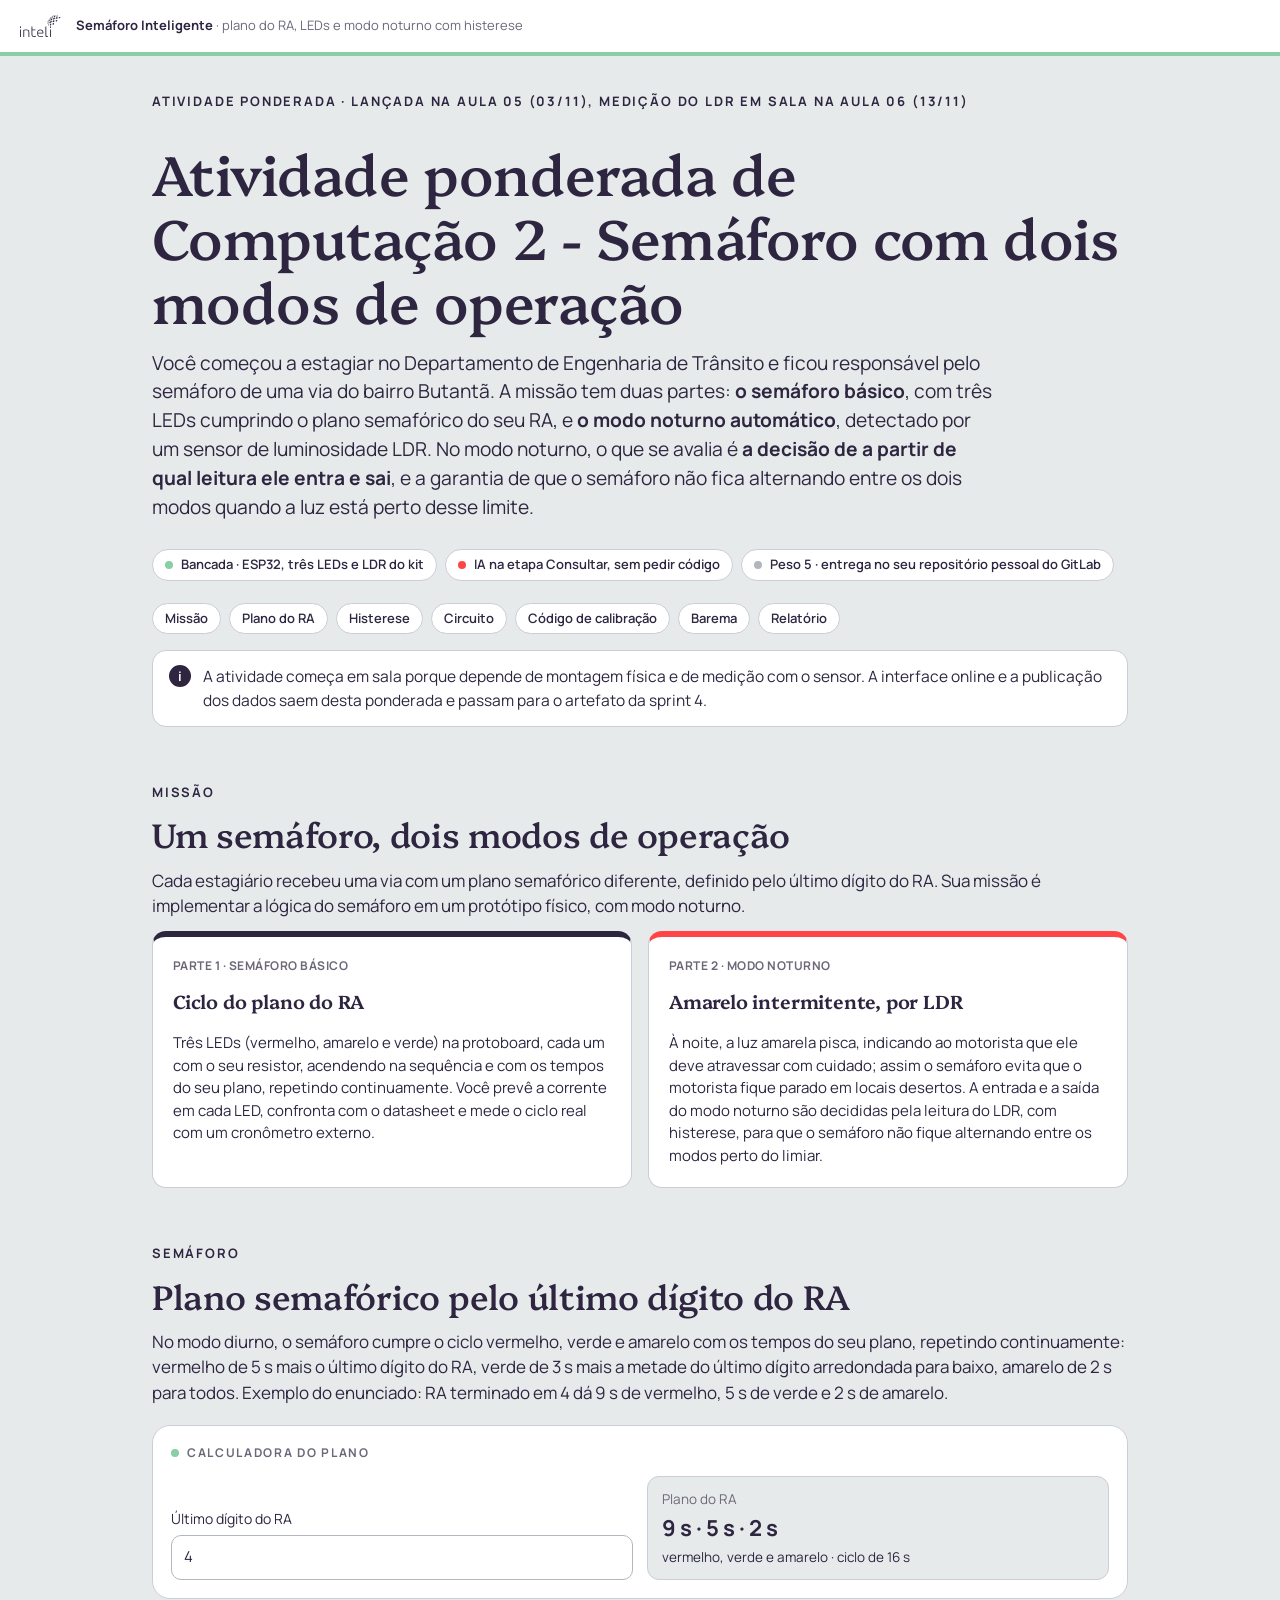
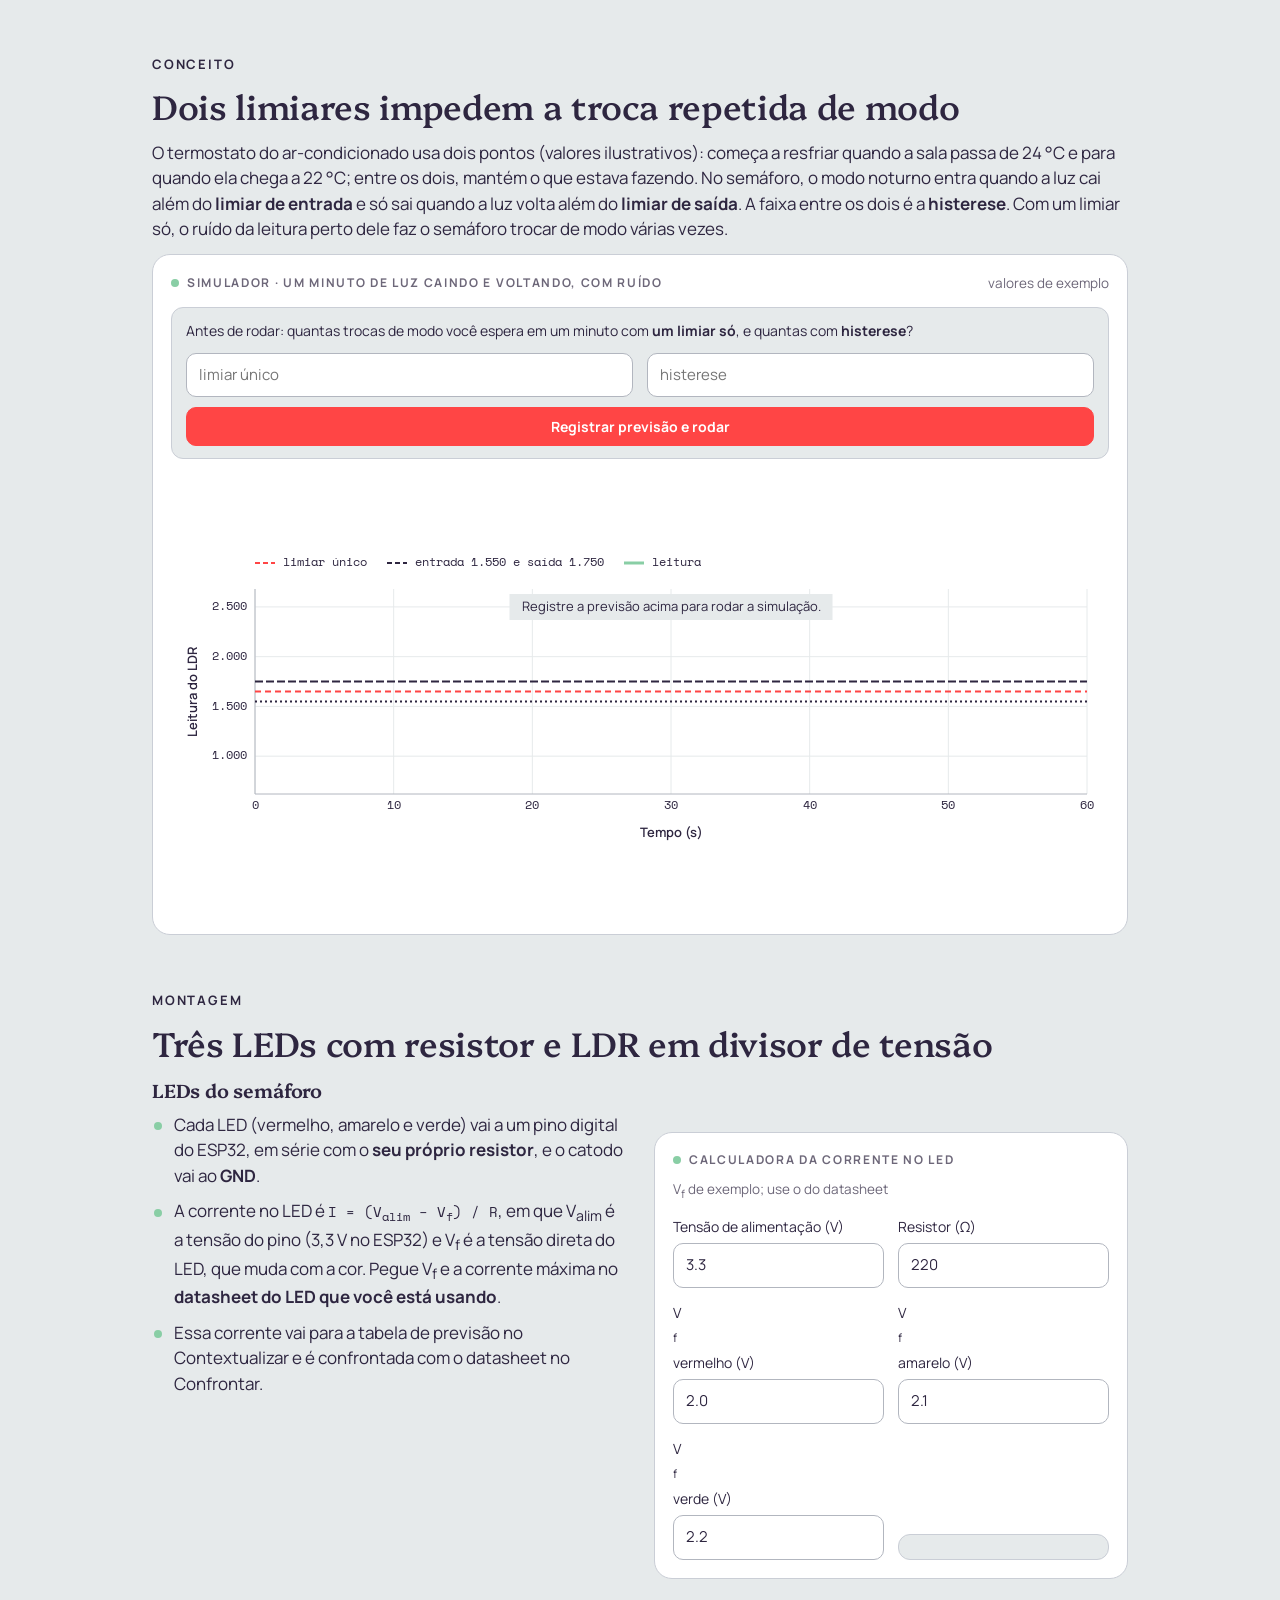
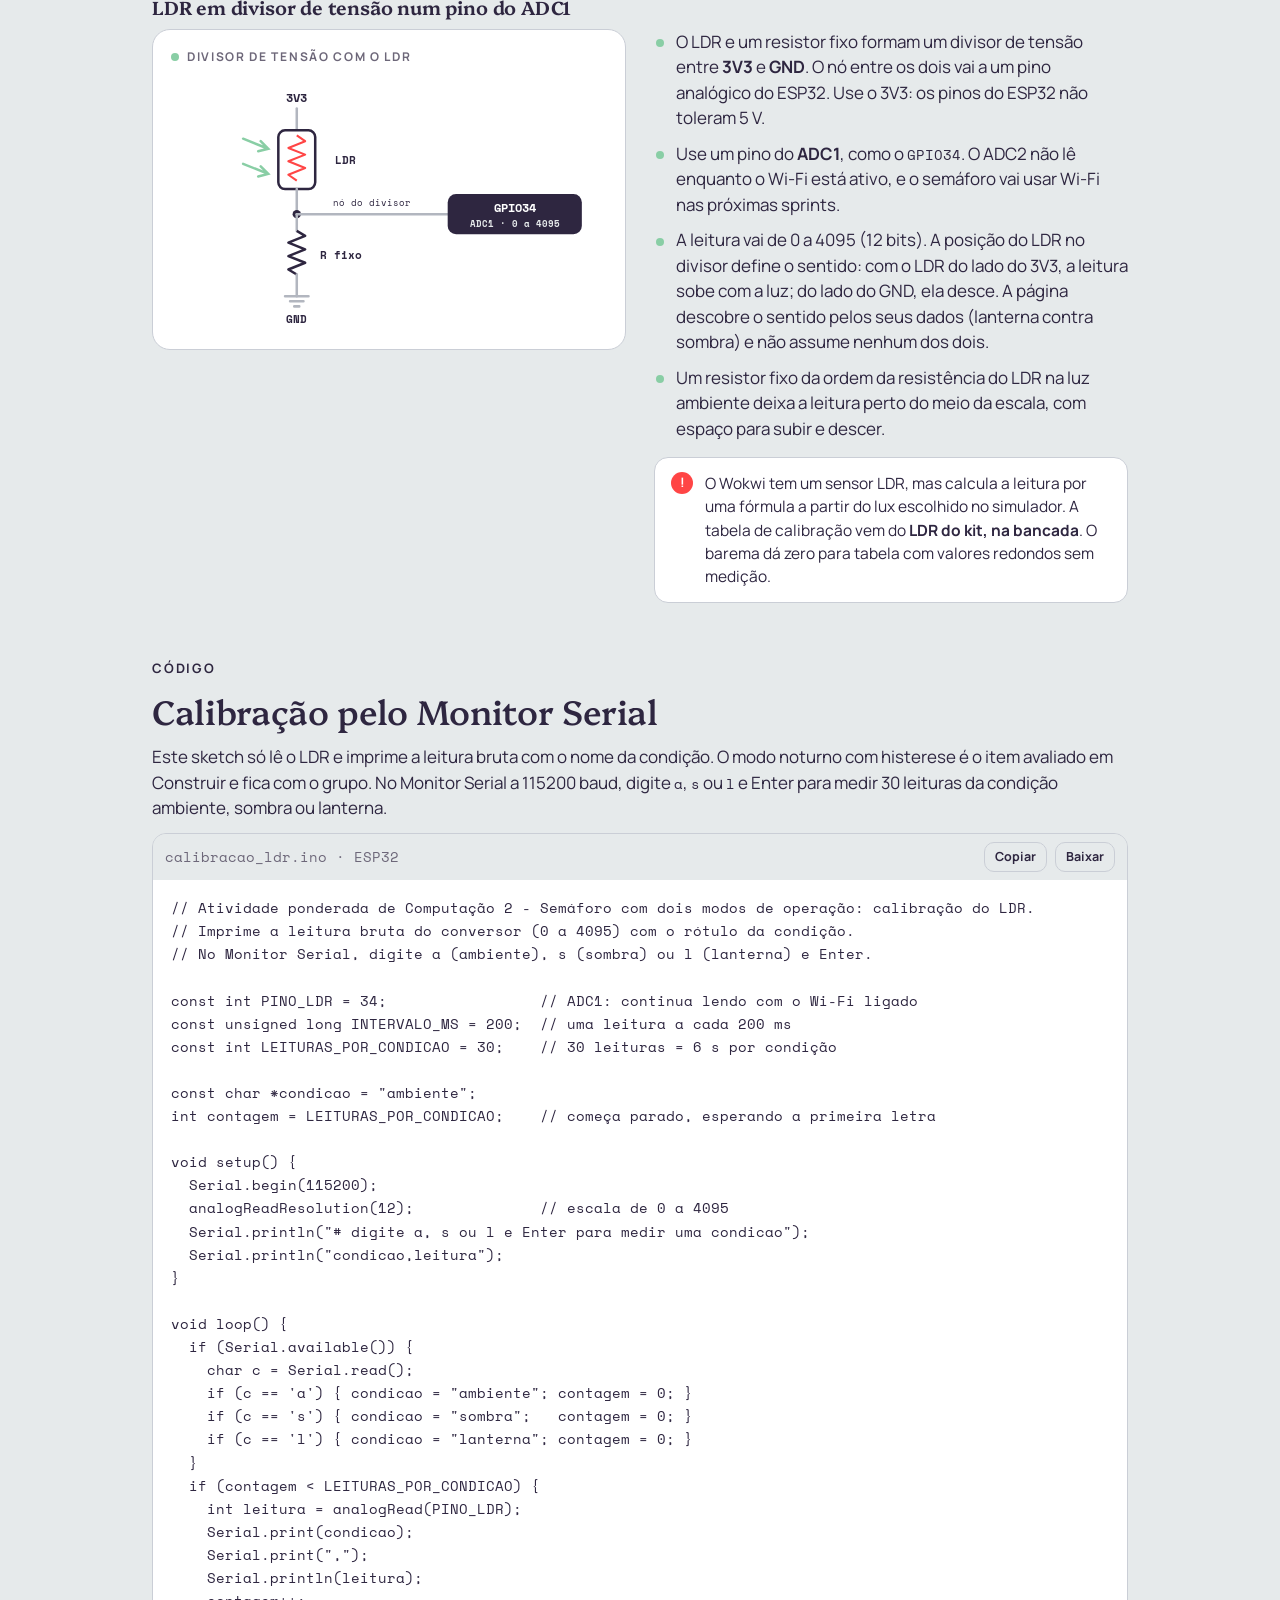
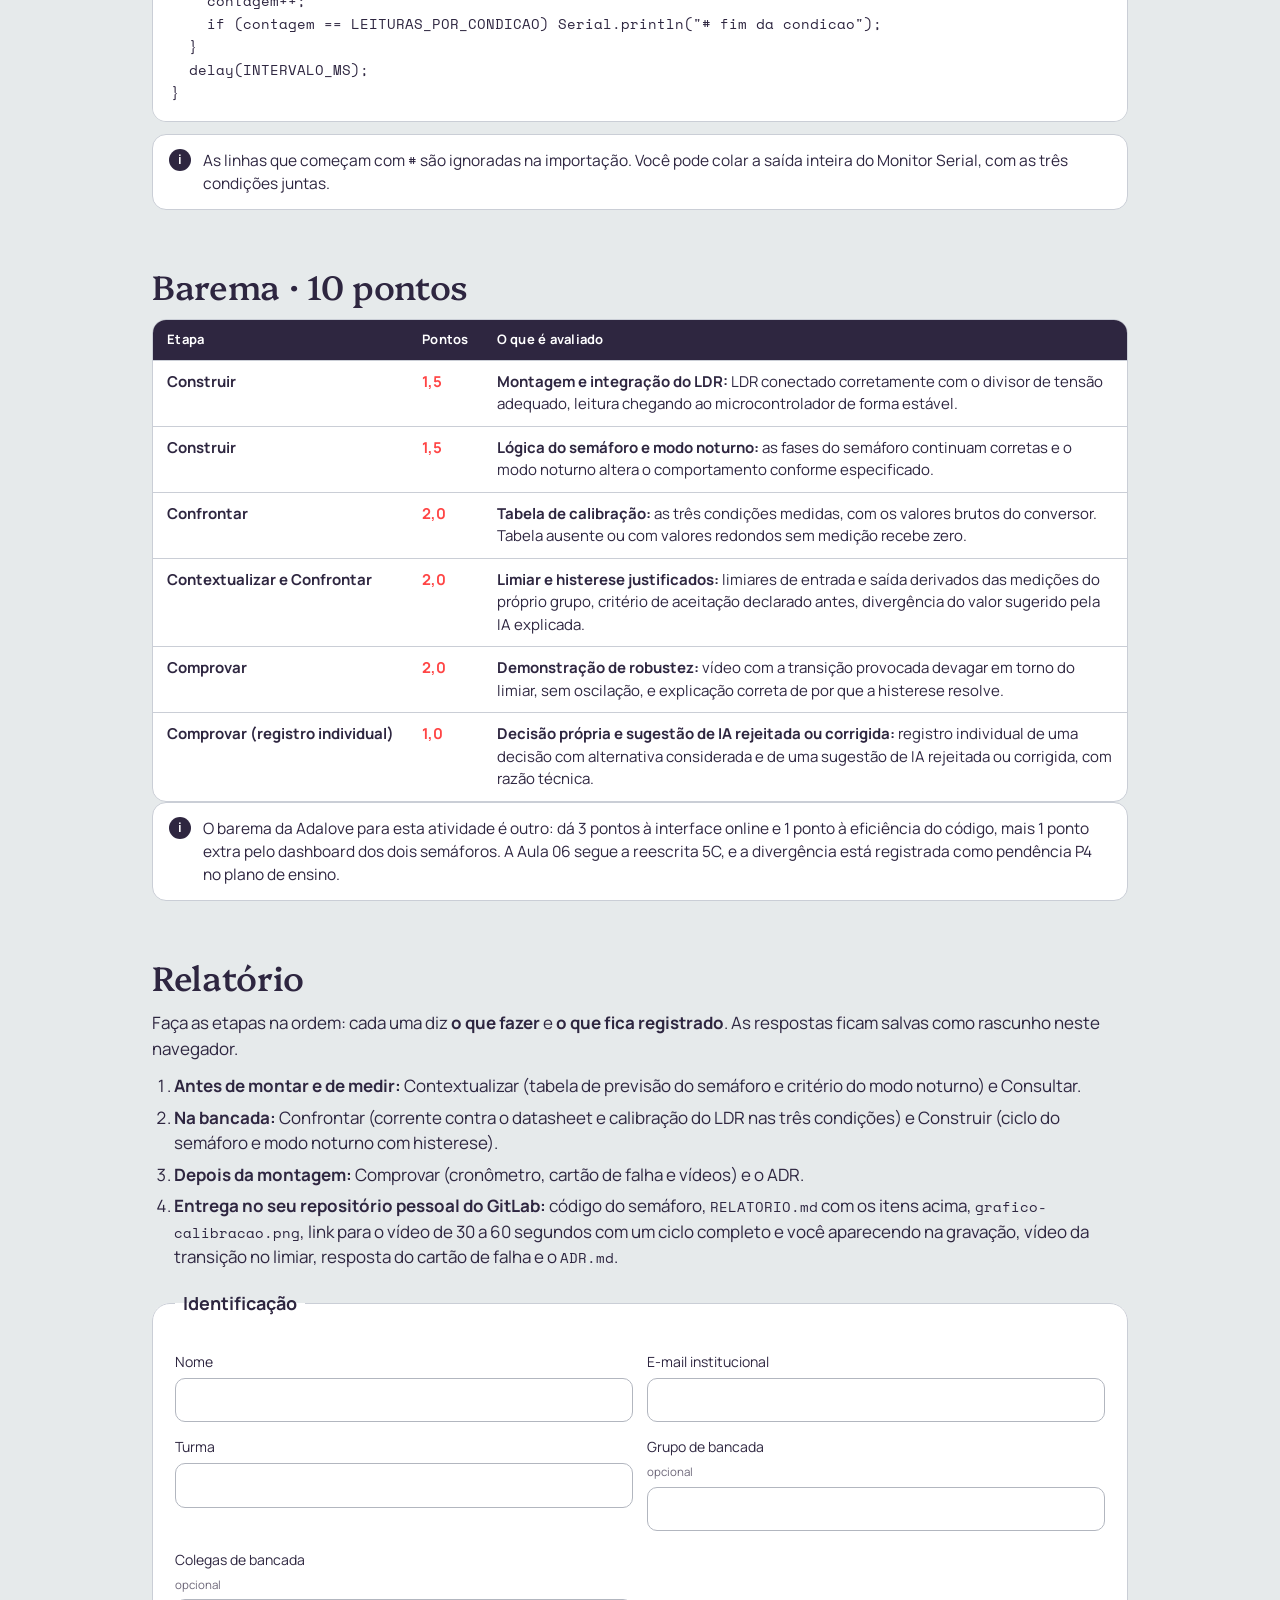
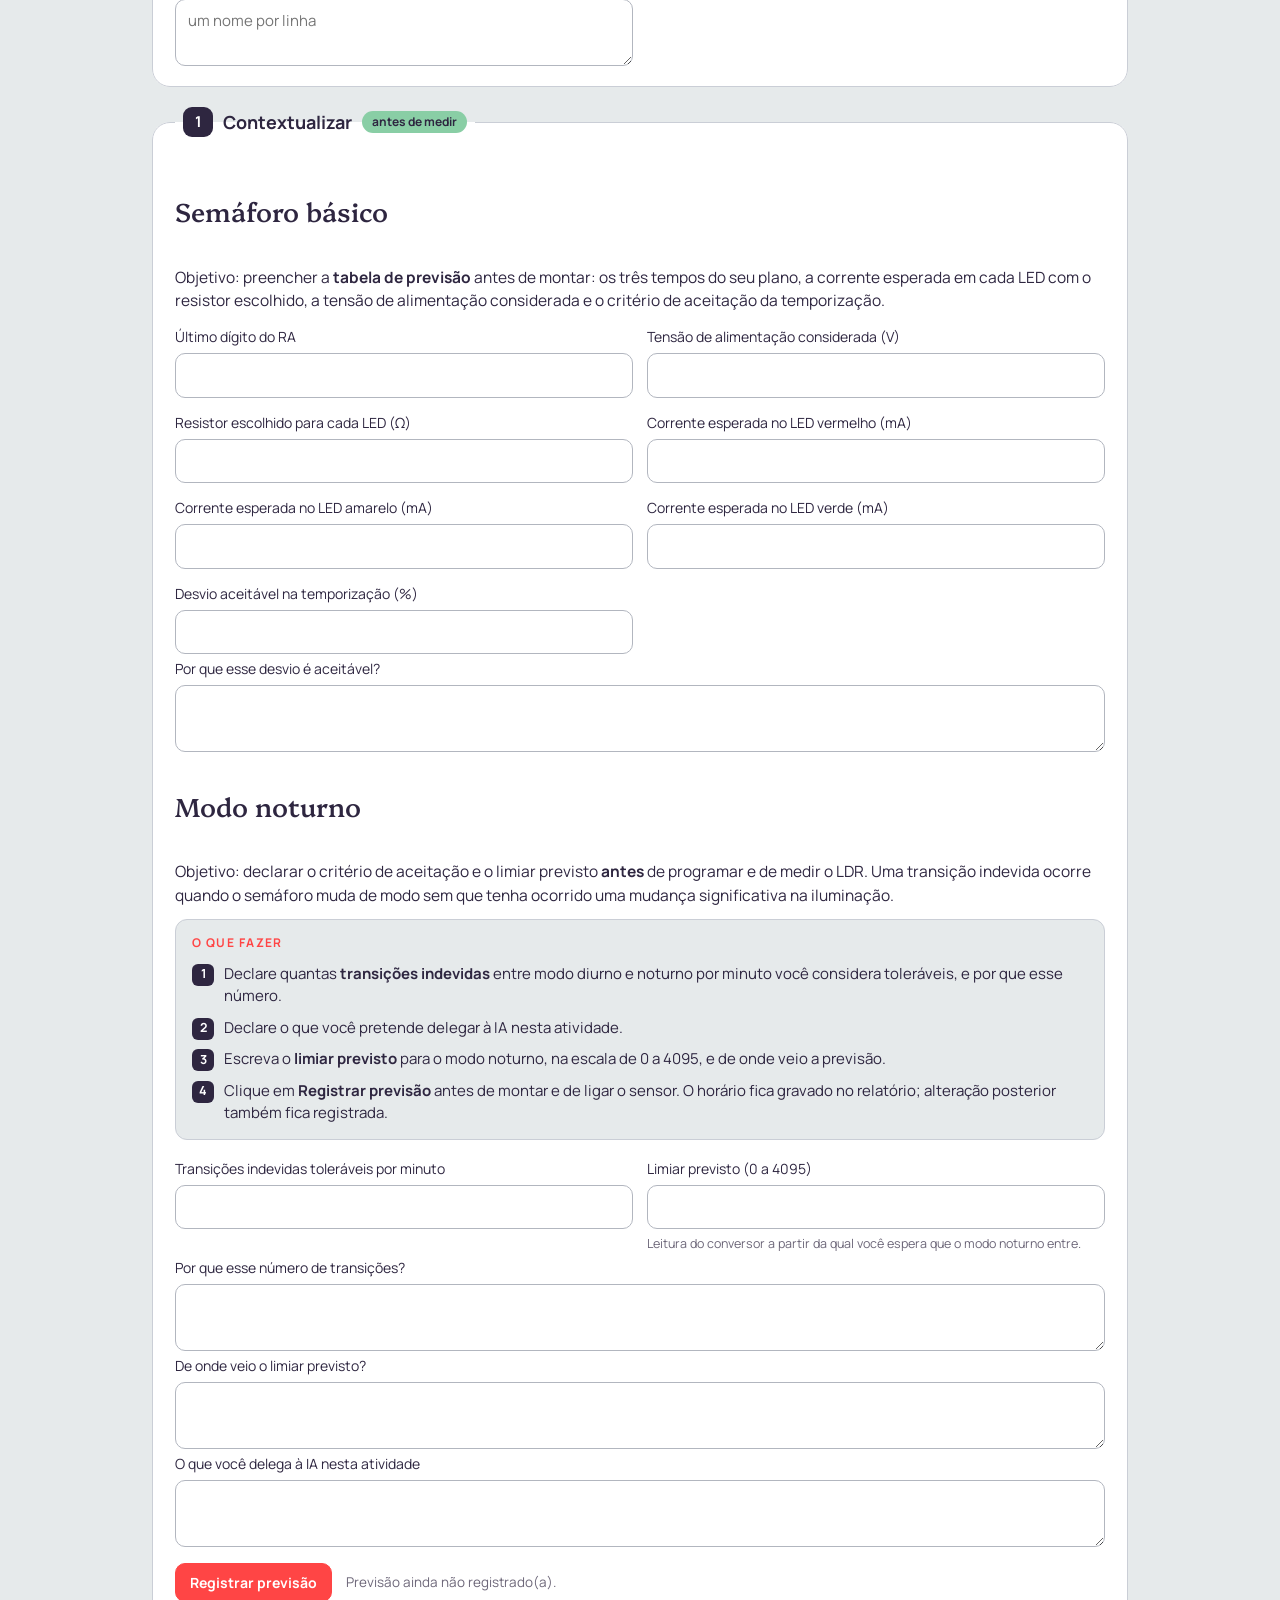
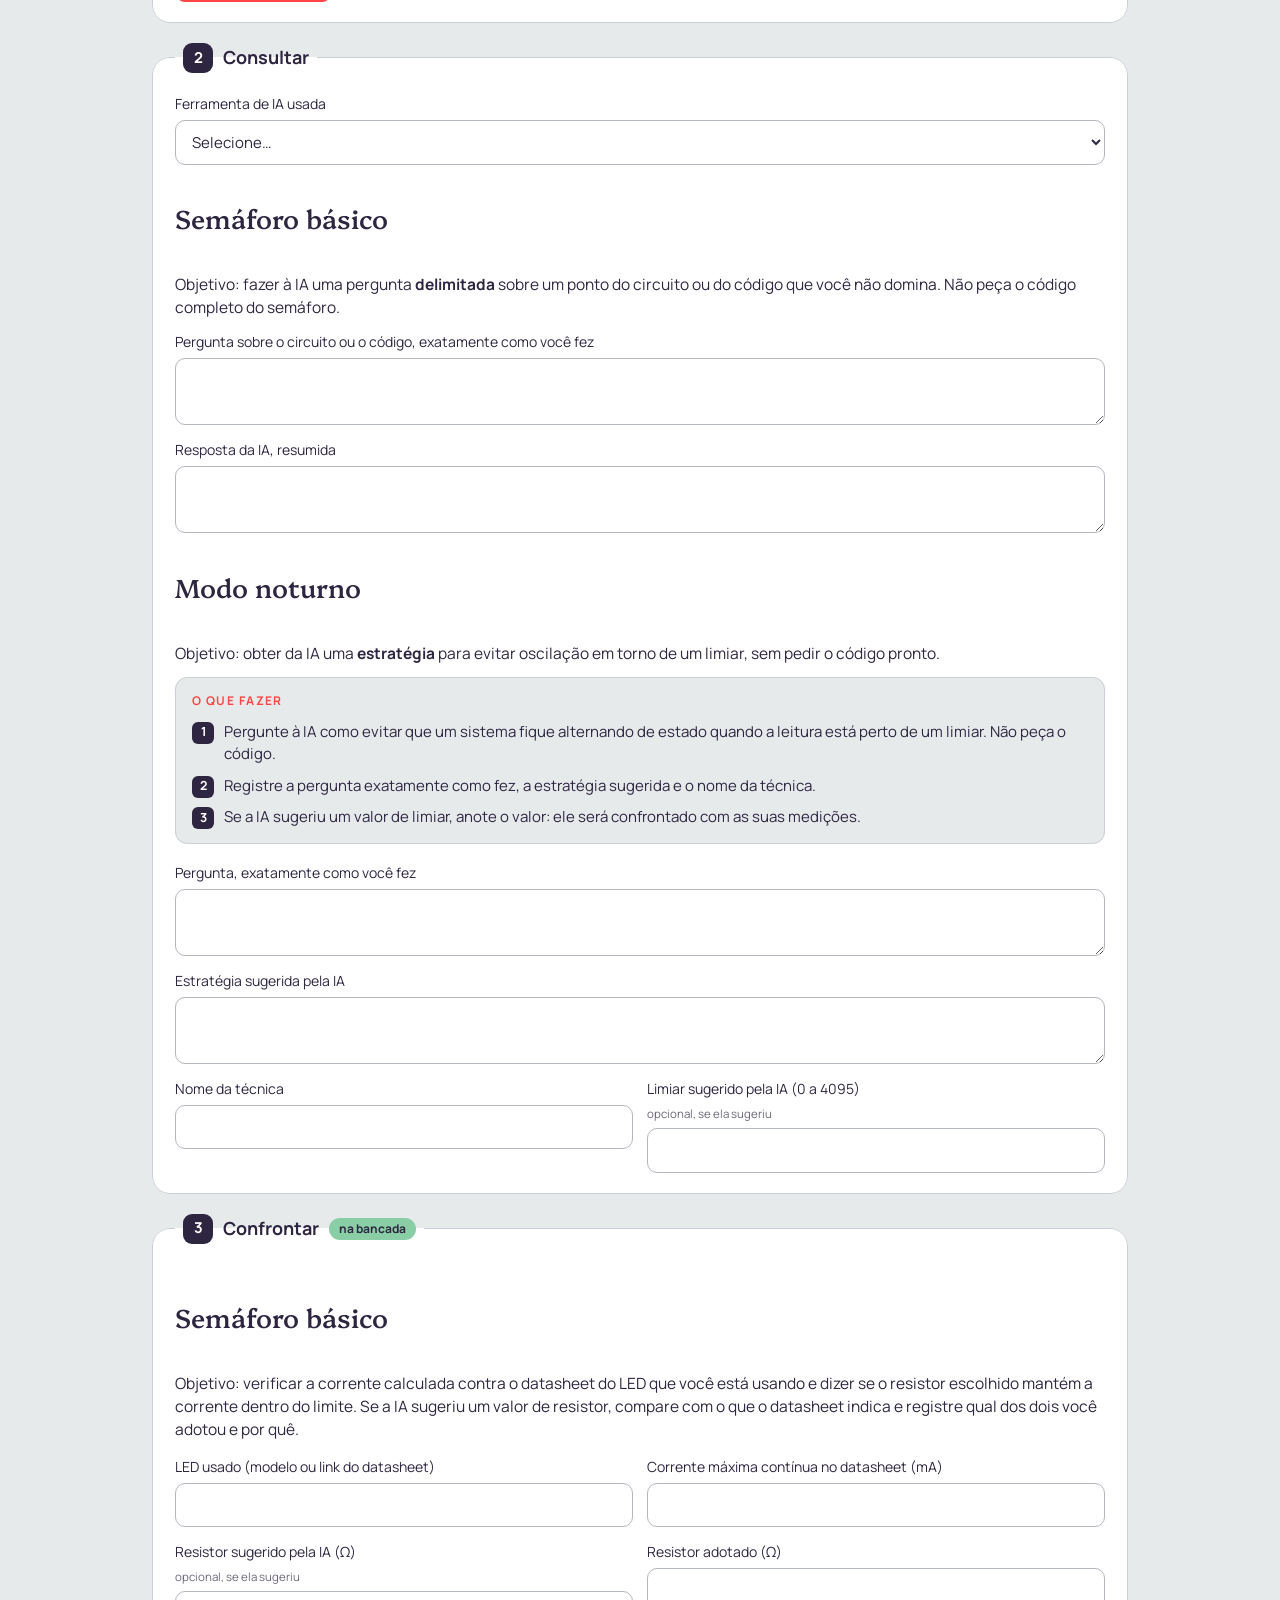
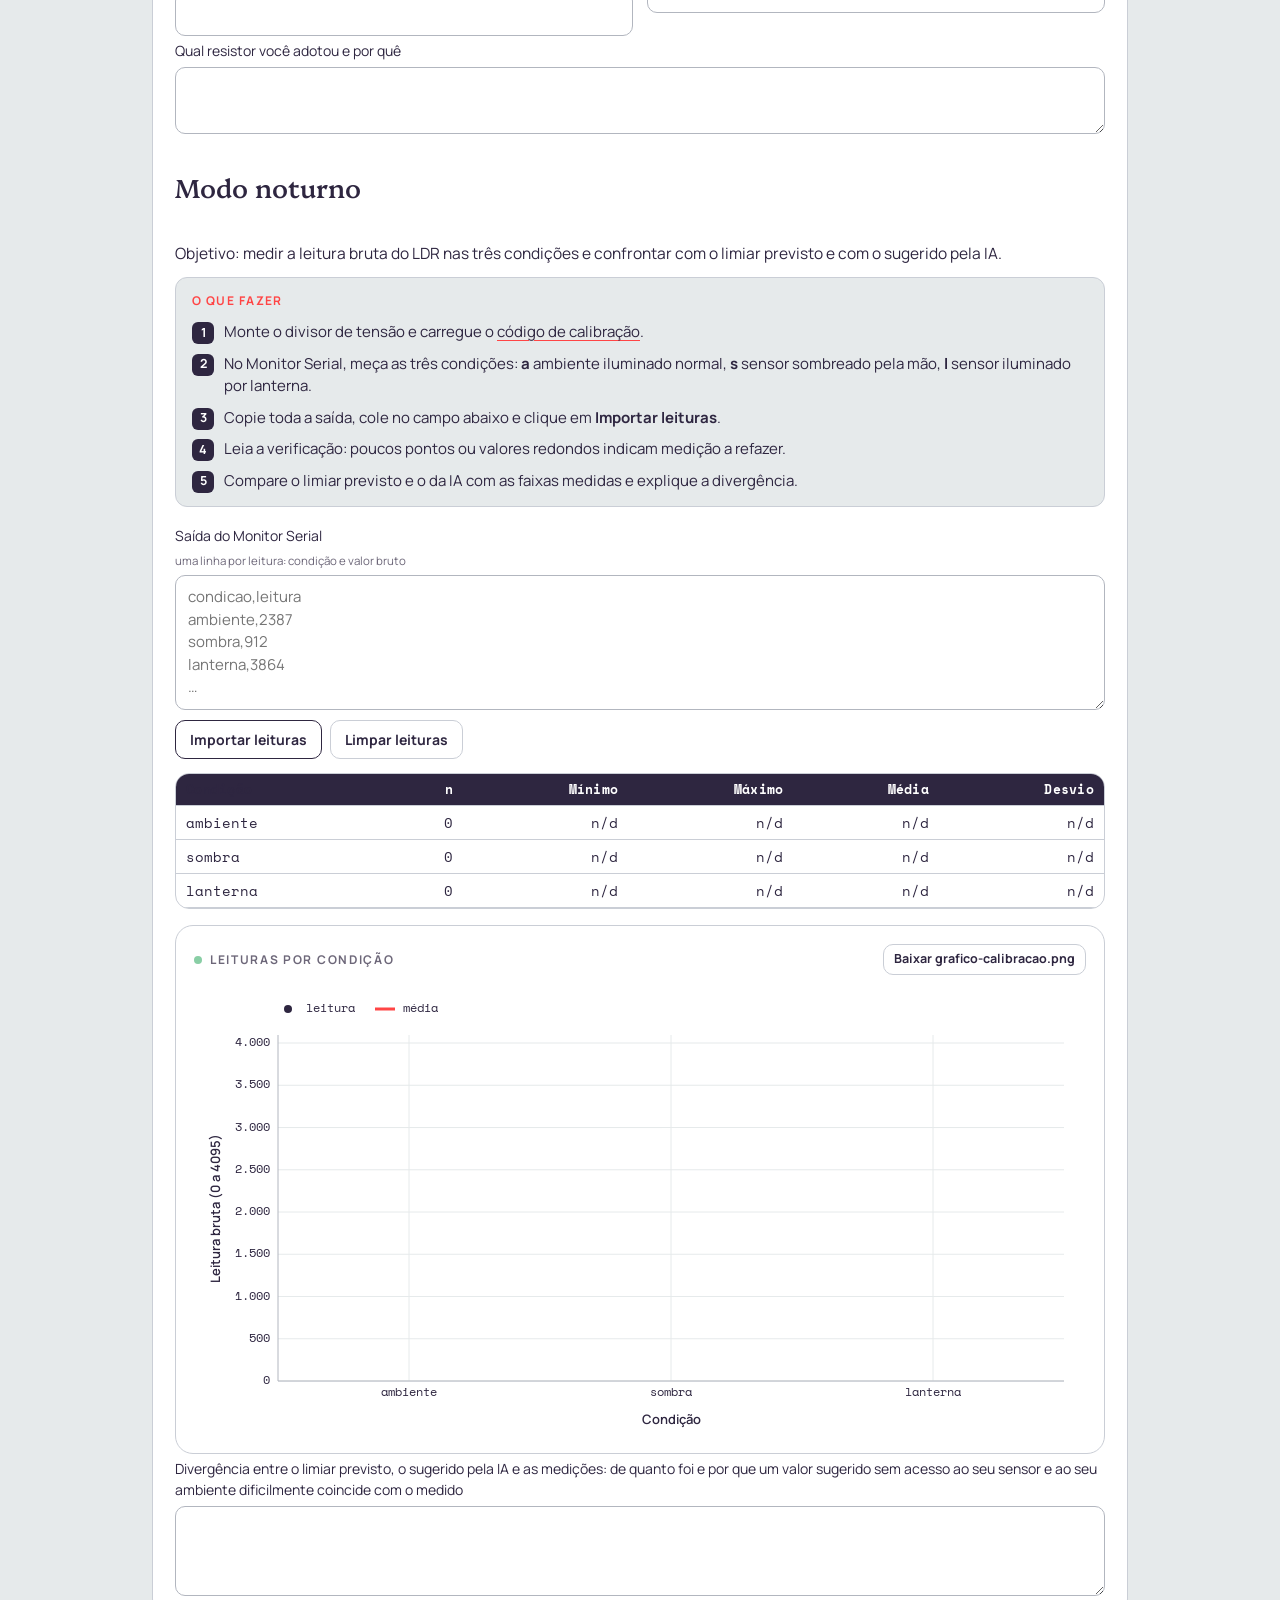
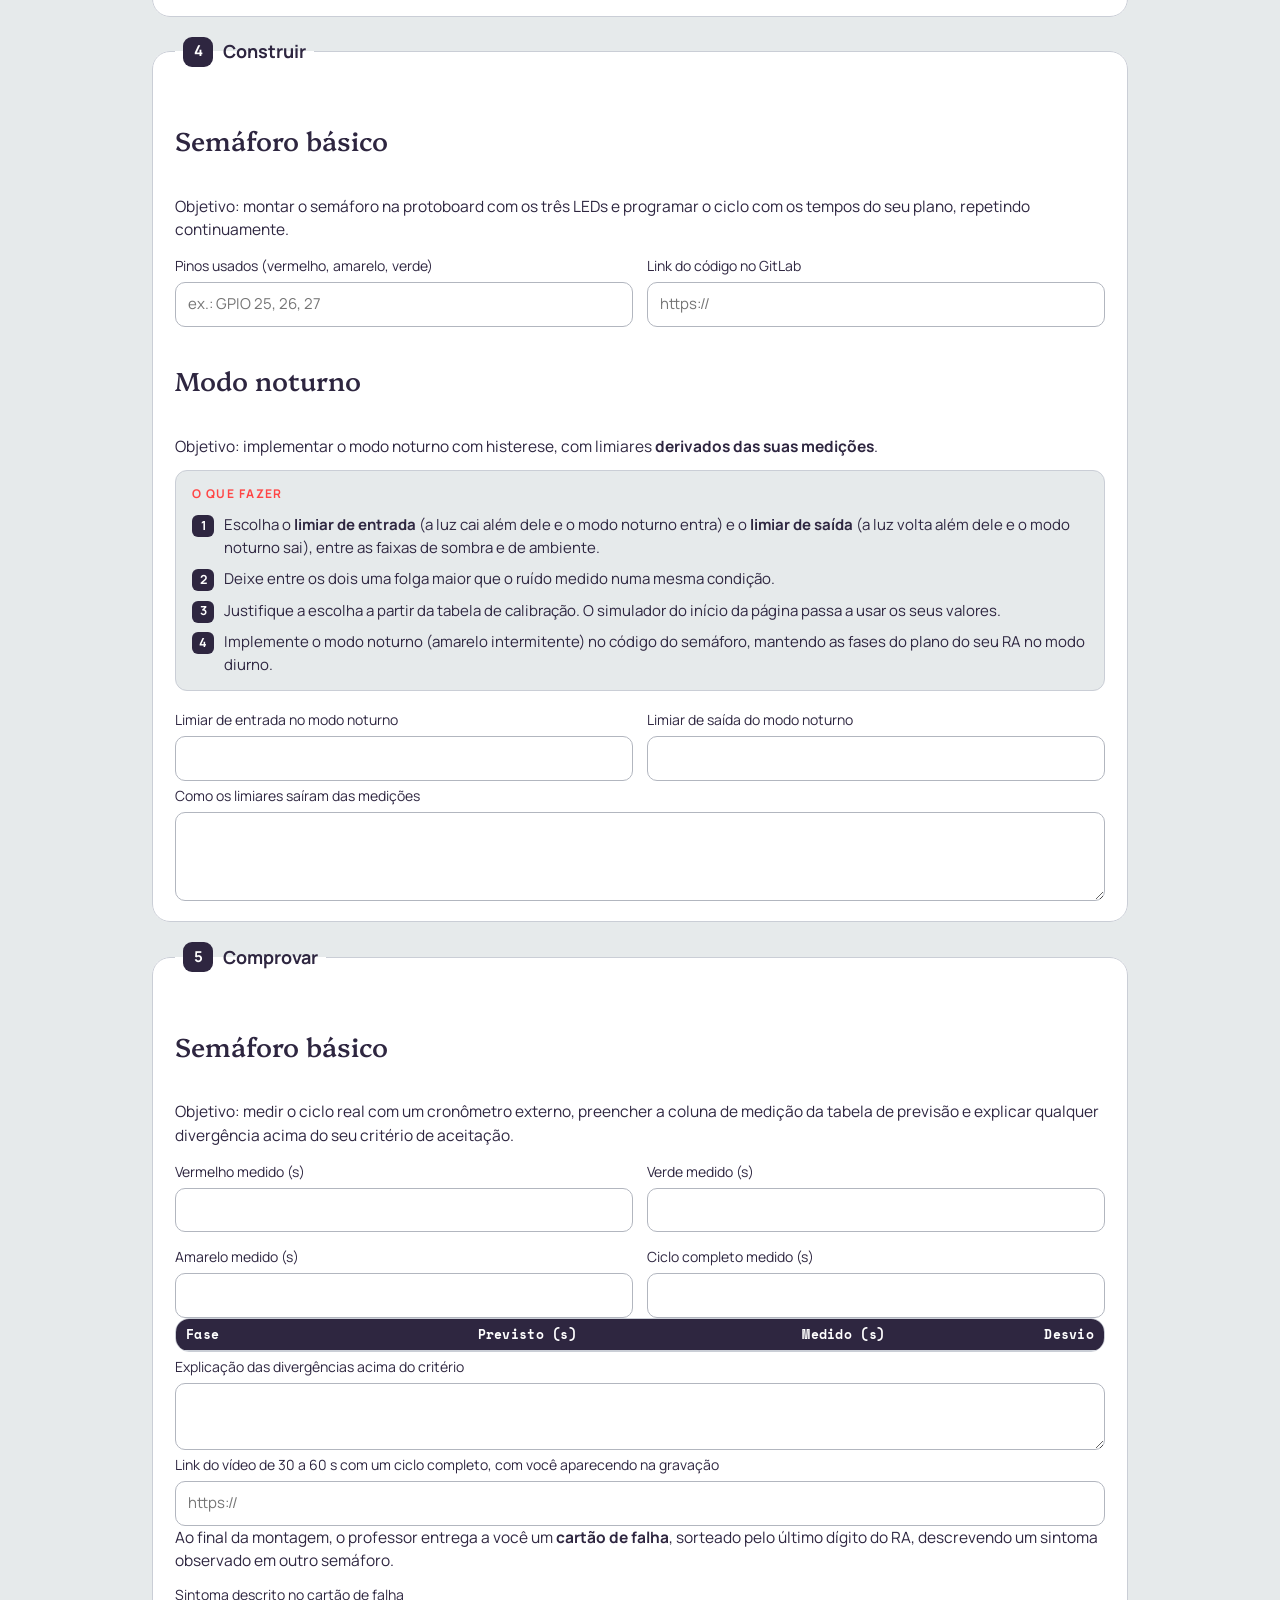
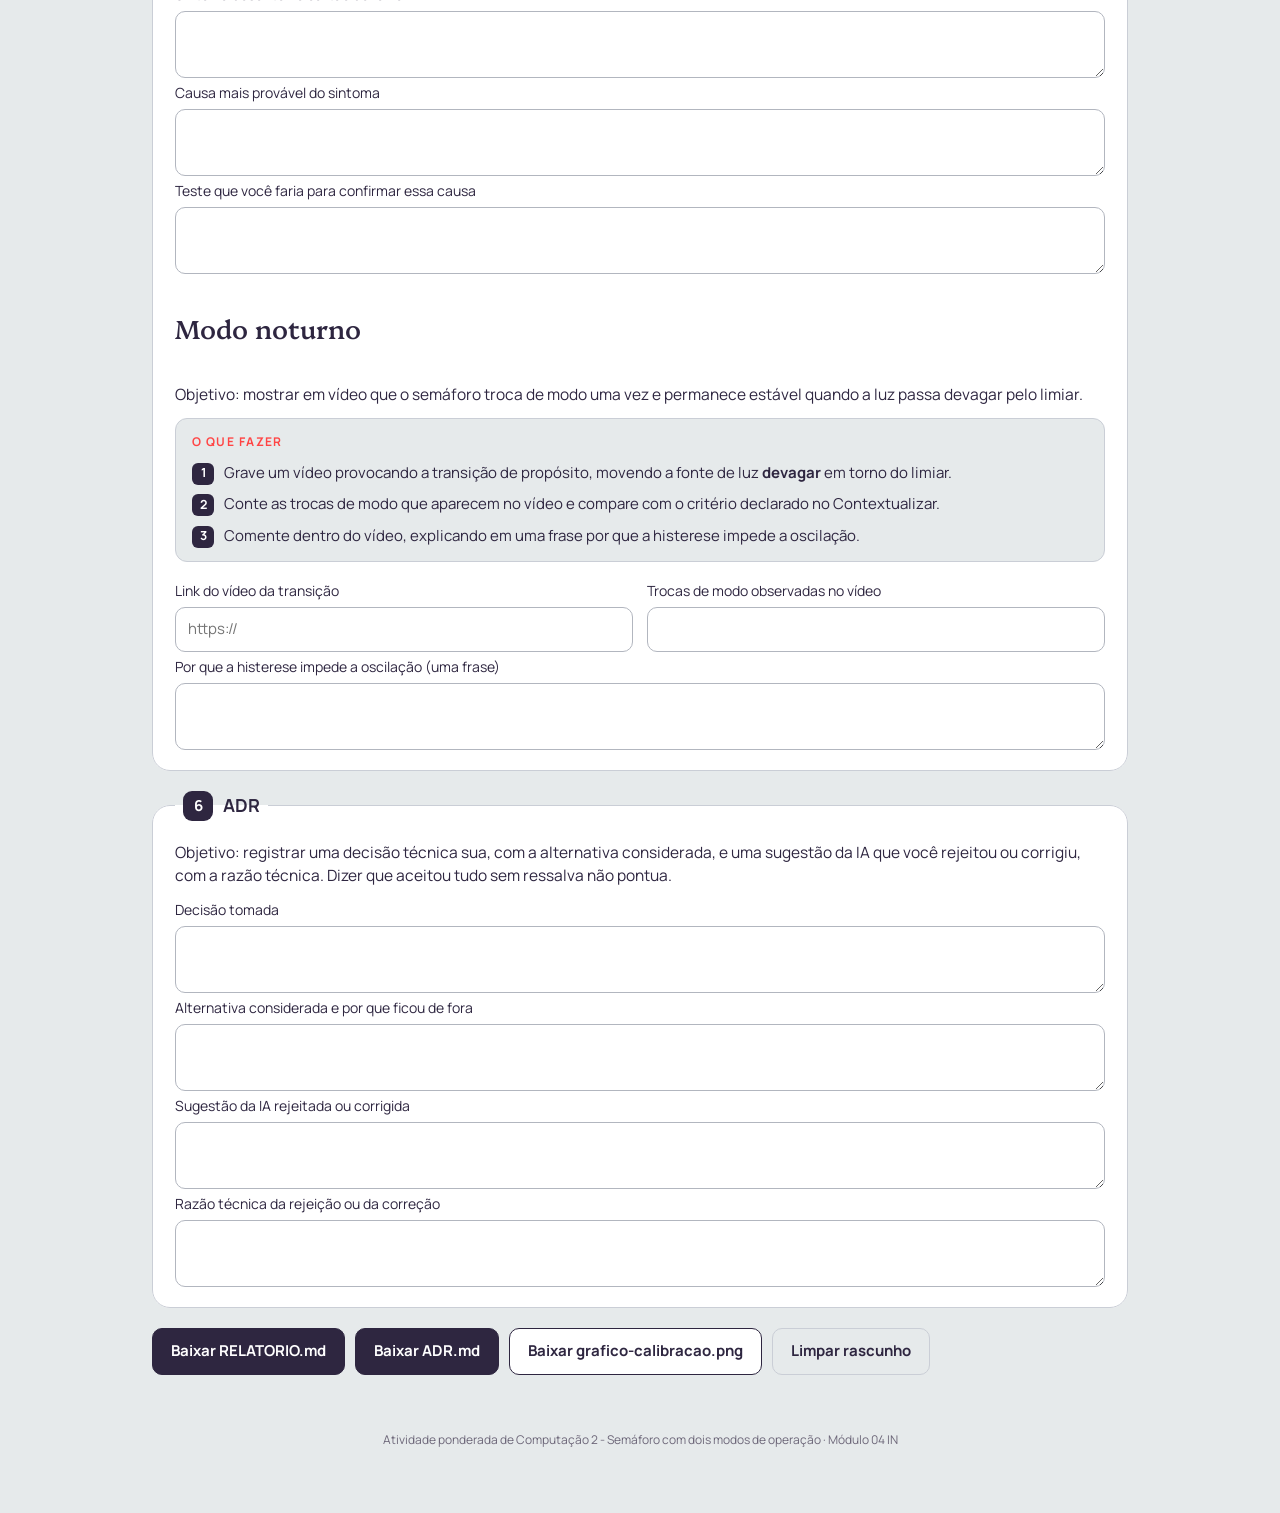
==== commit b01c224c: "Update index.html" ====
--- a/index.html
+++ b/index.html
@@ -11,7 +11,7 @@
 
 <header class="topbar">
   <img class="logo" src="assets/logo.svg" alt="Inteli">
-  <div class="deck-title"><b>Semáforo Inteligente</b> · calibração do LDR e histerese</div>
+  <div class="deck-title"><b>Semáforo Inteligente</b> · plano do RA, LEDs e modo noturno com histerese</div>
   <span class="spacer"></span>
 </header>
 
@@ -21,21 +21,55 @@
   <section class="hero">
     <p class="kicker">Atividade ponderada · lançada na Aula 05 (03/11), medição do LDR em sala na Aula 06 (13/11)</p>
     <h1>Atividade ponderada de Computação 2 - Semáforo com dois modos de operação</h1>
-    <p class="lead">O semáforo da sua via passa a operar em modo noturno automático, detectado por um sensor de luminosidade LDR. O que se avalia é <b>a decisão de a partir de qual leitura o modo noturno entra</b>, e a garantia de que o semáforo não fica alternando entre os dois modos quando a luz está perto desse limite.</p>
+    <p class="lead">Você começou a estagiar no Departamento de Engenharia de Trânsito e ficou responsável pelo semáforo de uma via do bairro Butantã. A missão tem duas partes: <b>o semáforo básico</b>, com três LEDs cumprindo o plano semafórico do seu RA, e <b>o modo noturno automático</b>, detectado por um sensor de luminosidade LDR. No modo noturno, o que se avalia é <b>a decisão de a partir de qual leitura ele entra e sai</b>, e a garantia de que o semáforo não fica alternando entre os dois modos quando a luz está perto desse limite.</p>
     <div class="meta">
-      <span class="pill on">Bancada · ESP32 e LDR do kit</span>
+      <span class="pill on">Bancada · ESP32, três LEDs e LDR do kit</span>
       <span class="pill warn">IA na etapa Consultar, sem pedir código</span>
-      <span class="pill">Peso 5 · entrega no repositório do grupo, ADR.md individual</span>
+      <span class="pill">Peso 5 · entrega no seu repositório pessoal do GitLab</span>
     </div>
     <nav class="toc" aria-label="Sumário">
+      <a href="#missao">Missão</a>
+      <a href="#plano">Plano do RA</a>
       <a href="#histerese">Histerese</a>
-      <a href="#plano">Plano do RA</a>
       <a href="#circuito">Circuito</a>
       <a href="#codigo">Código de calibração</a>
       <a href="#barema">Barema</a>
       <a href="#relatorio">Relatório</a>
     </nav>
     <div class="note"><div>A atividade começa em sala porque depende de montagem física e de medição com o sensor. A interface online e a publicação dos dados saem desta ponderada e passam para o artefato da sprint 4.</div></div>
+  </section>
+
+  <!-- ============ MISSÃO ============ -->
+  <section id="missao" class="block">
+    <p class="kicker">Missão</p>
+    <h2>Um semáforo, dois modos de operação</h2>
+    <p>Cada estagiário recebeu uma via com um plano semafórico diferente, definido pelo último dígito do RA. Sua missão é implementar a lógica do semáforo em um protótipo físico, com modo noturno.</p>
+    <div class="cards">
+      <div class="card blue">
+        <span class="tag">PARTE 1 · SEMÁFORO BÁSICO</span>
+        <h3>Ciclo do plano do RA</h3>
+        <p>Três LEDs (vermelho, amarelo e verde) na protoboard, cada um com o seu resistor, acendendo na sequência e com os tempos do seu plano, repetindo continuamente. Você prevê a corrente em cada LED, confronta com o datasheet e mede o ciclo real com um cronômetro externo.</p>
+      </div>
+      <div class="card orange">
+        <span class="tag">PARTE 2 · MODO NOTURNO</span>
+        <h3>Amarelo intermitente, por LDR</h3>
+        <p>À noite, a luz amarela pisca, indicando ao motorista que ele deve atravessar com cuidado; assim o semáforo evita que o motorista fique parado em locais desertos. A entrada e a saída do modo noturno são decididas pela leitura do LDR, com histerese, para que o semáforo não fique alternando entre os modos perto do limiar.</p>
+      </div>
+    </div>
+  </section>
+
+  <!-- ============ PLANO DO RA ============ -->
+  <section id="plano" class="block">
+    <p class="kicker">Semáforo</p>
+    <h2>Plano semafórico pelo último dígito do RA</h2>
+    <p>No modo diurno, o semáforo cumpre o ciclo vermelho, verde e amarelo com os tempos do seu plano, repetindo continuamente: vermelho de 5 s mais o último dígito do RA, verde de 3 s mais a metade do último dígito arredondada para baixo, amarelo de 2 s para todos. Exemplo do enunciado: RA terminado em 4 dá 9 s de vermelho, 5 s de verde e 2 s de amarelo.</p>
+    <div class="sim calc">
+      <div class="sim-head"><span class="sim-title">Calculadora do plano</span></div>
+      <div class="fields two">
+        <label>Último dígito do RA<input id="raDigito" type="number" min="0" max="9" step="1" value="4"></label>
+        <div class="out" id="outPlano">Plano do RA<b>9 s · 5 s · 2 s</b><span>vermelho, verde e amarelo · ciclo de 16 s</span></div>
+      </div>
+    </div>
   </section>
 
   <!-- ============ HISTERESE ============ -->
@@ -69,24 +103,34 @@
     </div>
   </section>
 
-  <!-- ============ PLANO DO RA ============ -->
-  <section id="plano" class="block">
-    <p class="kicker">Semáforo</p>
-    <h2>Plano semafórico pelo último dígito do RA</h2>
-    <p>As fases do semáforo continuam valendo no modo diurno, com os tempos do seu plano: vermelho de 5 s mais o último dígito do RA, verde de 3 s mais a metade do último dígito arredondada para baixo, amarelo de 2 s para todos. Exemplo do enunciado: RA terminado em 4 dá 9 s de vermelho, 5 s de verde e 2 s de amarelo.</p>
-    <div class="sim calc">
-      <div class="sim-head"><span class="sim-title">Calculadora do plano</span></div>
-      <div class="fields two">
-        <label>Último dígito do RA<input id="raDigito" type="number" min="0" max="9" step="1" value="4"></label>
-        <div class="out" id="outPlano">Plano do RA<b>9 s · 5 s · 2 s</b><span>vermelho, verde e amarelo · ciclo de 16 s</span></div>
-      </div>
-    </div>
-  </section>
-
   <!-- ============ CIRCUITO ============ -->
   <section id="circuito" class="block">
     <p class="kicker">Montagem</p>
-    <h2>LDR em divisor de tensão num pino do ADC1</h2>
+    <h2>Três LEDs com resistor e LDR em divisor de tensão</h2>
+
+    <h3>LEDs do semáforo</h3>
+    <div class="grid-2 even">
+      <div class="stack">
+        <ul class="bullets">
+          <li>Cada LED (vermelho, amarelo e verde) vai a um pino digital do ESP32, em série com o <b>seu próprio resistor</b>, e o catodo vai ao <b>GND</b>.</li>
+          <li>A corrente no LED é <span class="mono">I = (V<sub>alim</sub> − V<sub>f</sub>) / R</span>, em que V<sub>alim</sub> é a tensão do pino (3,3 V no ESP32) e V<sub>f</sub> é a tensão direta do LED, que muda com a cor. Pegue V<sub>f</sub> e a corrente máxima no <b>datasheet do LED que você está usando</b>.</li>
+          <li>Essa corrente vai para a tabela de previsão no Contextualizar e é confrontada com o datasheet no Confrontar.</li>
+        </ul>
+      </div>
+      <div class="sim calc">
+        <div class="sim-head"><span class="sim-title">Calculadora da corrente no LED</span><span class="hint">V<sub>f</sub> de exemplo; use o do datasheet</span></div>
+        <div class="fields two">
+          <label>Tensão de alimentação (V)<input id="ledV" type="number" min="0" step="0.1" value="3.3"></label>
+          <label>Resistor (Ω)<input id="ledR" type="number" min="1" step="1" value="220"></label>
+          <label>V<sub>f</sub> vermelho (V)<input id="ledVfR" type="number" min="0" step="0.1" value="2.0"></label>
+          <label>V<sub>f</sub> amarelo (V)<input id="ledVfA" type="number" min="0" step="0.1" value="2.1"></label>
+          <label>V<sub>f</sub> verde (V)<input id="ledVfG" type="number" min="0" step="0.1" value="2.2"></label>
+          <div class="out" id="outLed"></div>
+        </div>
+      </div>
+    </div>
+
+    <h3>LDR em divisor de tensão num pino do ADC1</h3>
     <div class="grid-2 even">
       <div class="sim">
         <div class="sim-head"><span class="sim-title">Divisor de tensão com o LDR</span></div>
@@ -154,7 +198,6 @@
   <!-- ============ BAREMA ============ -->
   <section id="barema" class="block">
     <h2>Barema · 10 pontos</h2>
-    <p class="muted">Reescrita 5C do Prof. Ovidio. Cada item é avaliado como contempla, contempla parcialmente ou não contempla.</p>
     <div class="table-wrap">
       <table class="c5 barema">
         <thead><tr><th>Etapa</th><th>Pontos</th><th>O que é avaliado</th></tr></thead>
@@ -176,41 +219,55 @@
     <h2>Relatório</h2>
     <p>Faça as etapas na ordem: cada uma diz <b>o que fazer</b> e <b>o que fica registrado</b>. As respostas ficam salvas como rascunho neste navegador.</p>
     <ol class="flow">
-      <li><b>Antes de programar e de medir:</b> Contextualizar e Consultar.</li>
-      <li><b>Na bancada:</b> Confrontar (calibração nas três condições) e Construir (limiares e modo noturno).</li>
-      <li><b>Depois da montagem:</b> Comprovar (vídeo da transição) e o ADR individual.</li>
-      <li><b>Entrega no repositório do grupo:</b> código, <span class="mono">RELATORIO.md</span> com a tabela de calibração, <span class="mono">grafico-calibracao.png</span>, vídeo da transição no limiar e o <span class="mono">ADR.md</span> de cada integrante.</li>
+      <li><b>Antes de montar e de medir:</b> Contextualizar (tabela de previsão do semáforo e critério do modo noturno) e Consultar.</li>
+      <li><b>Na bancada:</b> Confrontar (corrente contra o datasheet e calibração do LDR nas três condições) e Construir (ciclo do semáforo e modo noturno com histerese).</li>
+      <li><b>Depois da montagem:</b> Comprovar (cronômetro, cartão de falha e vídeos) e o ADR.</li>
+      <li><b>Entrega no seu repositório pessoal do GitLab:</b> código do semáforo, <span class="mono">RELATORIO.md</span> com os itens acima, <span class="mono">grafico-calibracao.png</span>, link para o vídeo de 30 a 60 segundos com um ciclo completo e você aparecendo na gravação, vídeo da transição no limiar, resposta do cartão de falha e o <span class="mono">ADR.md</span>.</li>
     </ol>
 
     <form id="labForm" novalidate>
       <fieldset class="step">
         <legend>Identificação</legend>
         <div class="fields two">
-          <label>Grupo<input name="grupo" required></label>
+          <label>Nome<input name="autor" required autocomplete="name"></label>
+          <label>E-mail institucional<input name="email" type="email" required autocomplete="email"></label>
           <label>Turma<input name="turma" required></label>
-          <label class="full">Integrantes<textarea name="integrantes" required rows="2" placeholder="um nome por linha"></textarea></label>
-          <label>Autor deste ADR individual<input name="autor" required autocomplete="name"></label>
-          <label>E-mail institucional do autor<input name="email" type="email" required autocomplete="email"></label>
+          <label>Grupo de bancada <span class="opt-tag">opcional</span><input name="grupo"></label>
+          <label class="full">Colegas de bancada <span class="opt-tag">opcional</span><textarea name="integrantes" rows="2" placeholder="um nome por linha"></textarea></label>
         </div>
       </fieldset>
 
       <!-- 1 -->
       <fieldset class="step" id="stepCtx">
         <legend><span class="n">1</span> Contextualizar <span class="when">antes de medir</span></legend>
-        <p class="step-desc">Objetivo: declarar o critério de aceitação e o limiar previsto <b>antes</b> de programar e de medir o LDR.</p>
+        <h4 class="sub-step">Semáforo básico</h4>
+        <p class="step-desc">Objetivo: preencher a <b>tabela de previsão</b> antes de montar: os três tempos do seu plano, a corrente esperada em cada LED com o resistor escolhido, a tensão de alimentação considerada e o critério de aceitação da temporização.</p>
+        <div class="fields two">
+          <label>Último dígito do RA<input name="cons_ra" type="number" min="0" max="9" step="1" required></label>
+          <div class="out" id="outPlanoRel"></div>
+          <label>Tensão de alimentação considerada (V)<input name="ctx_vcc" type="number" min="0" step="any" required></label>
+          <label>Resistor escolhido para cada LED (Ω)<input name="ctx_r" type="number" min="1" step="any" required></label>
+          <label>Corrente esperada no LED vermelho (mA)<input name="ctx_i_verm" type="number" min="0" step="any" required></label>
+          <label>Corrente esperada no LED amarelo (mA)<input name="ctx_i_amar" type="number" min="0" step="any" required></label>
+          <label>Corrente esperada no LED verde (mA)<input name="ctx_i_verde" type="number" min="0" step="any" required></label>
+          <label>Desvio aceitável na temporização (%)<input name="ctx_desvio" type="number" min="0" step="any" required></label>
+        </div>
+        <label class="full">Por que esse desvio é aceitável?<textarea name="ctx_desvio_just" required rows="2"></textarea></label>
+        <h4 class="sub-step">Modo noturno</h4>
+        <p class="step-desc">Objetivo: declarar o critério de aceitação e o limiar previsto <b>antes</b> de programar e de medir o LDR. Uma transição indevida ocorre quando o semáforo muda de modo sem que tenha ocorrido uma mudança significativa na iluminação.</p>
         <ol class="todo">
-          <li>Declare quantas <b>transições espúrias</b> entre modo diurno e noturno por minuto o grupo considera toleráveis, e por que esse número.</li>
-          <li>Declare o que o grupo pretende delegar à IA nesta atividade.</li>
+          <li>Declare quantas <b>transições indevidas</b> entre modo diurno e noturno por minuto você considera toleráveis, e por que esse número.</li>
+          <li>Declare o que você pretende delegar à IA nesta atividade.</li>
           <li>Escreva o <b>limiar previsto</b> para o modo noturno, na escala de 0 a 4095, e de onde veio a previsão.</li>
-          <li>Clique em <b>Registrar previsão</b> antes de ligar o sensor. O horário fica gravado no relatório; alteração posterior também fica registrada.</li>
+          <li>Clique em <b>Registrar previsão</b> antes de montar e de ligar o sensor. O horário fica gravado no relatório; alteração posterior também fica registrada.</li>
         </ol>
         <div class="fields two">
-          <label>Transições espúrias toleráveis por minuto<input name="ctx_transicoes" type="number" min="0" step="any" required></label>
+          <label>Transições indevidas toleráveis por minuto<input name="ctx_transicoes" type="number" min="0" step="any" required></label>
           <label>Limiar previsto (0 a 4095)<input name="ctx_limiar" type="number" min="0" max="4095" step="1" required><small class="field-help">Leitura do conversor a partir da qual você espera que o modo noturno entre.</small></label>
         </div>
         <label class="full">Por que esse número de transições?<textarea name="ctx_transicoes_just" required rows="2"></textarea></label>
         <label class="full">De onde veio o limiar previsto?<textarea name="ctx_limiar_just" required rows="2"></textarea></label>
-        <label class="full">O que o grupo delega à IA nesta atividade<textarea name="ctx_delega" required rows="2"></textarea></label>
+        <label class="full">O que você delega à IA nesta atividade<textarea name="ctx_delega" required rows="2"></textarea></label>
         <div class="lock-row">
           <button type="button" class="btn orange" id="btnLock">Registrar previsão</button>
           <span class="lock-status" id="lockStatus">Previsão ainda não registrado(a).</span>
@@ -220,6 +277,19 @@
       <!-- 2 -->
       <fieldset class="step">
         <legend><span class="n">2</span> Consultar</legend>
+        <div class="fields">
+          <label>Ferramenta de IA usada
+            <select name="con_ferramenta" required>
+              <option value="">Selecione…</option><option>Gemini</option><option>ChatGPT</option><option>Claude</option><option>Copilot</option><option>Outra</option>
+            </select></label>
+        </div>
+        <h4 class="sub-step">Semáforo básico</h4>
+        <p class="step-desc">Objetivo: fazer à IA uma pergunta <b>delimitada</b> sobre um ponto do circuito ou do código que você não domina. Não peça o código completo do semáforo.</p>
+        <div class="fields">
+          <label>Pergunta sobre o circuito ou o código, exatamente como você fez<textarea name="con_circ_pergunta" required rows="2"></textarea></label>
+          <label>Resposta da IA, resumida<textarea name="con_circ_resposta" required rows="2"></textarea></label>
+        </div>
+        <h4 class="sub-step">Modo noturno</h4>
         <p class="step-desc">Objetivo: obter da IA uma <b>estratégia</b> para evitar oscilação em torno de um limiar, sem pedir o código pronto.</p>
         <ol class="todo">
           <li>Pergunte à IA como evitar que um sistema fique alternando de estado quando a leitura está perto de um limiar. Não peça o código.</li>
@@ -227,10 +297,6 @@
           <li>Se a IA sugeriu um valor de limiar, anote o valor: ele será confrontado com as suas medições.</li>
         </ol>
         <div class="fields">
-          <label>Ferramenta de IA usada
-            <select name="con_ferramenta" required>
-              <option value="">Selecione…</option><option>Gemini</option><option>ChatGPT</option><option>Claude</option><option>Copilot</option><option>Outra</option>
-            </select></label>
           <label>Pergunta, exatamente como você fez<textarea name="con_pergunta" required rows="2"></textarea></label>
           <label>Estratégia sugerida pela IA<textarea name="con_estrategia" required rows="2"></textarea></label>
         </div>
@@ -243,6 +309,17 @@
       <!-- 3 -->
       <fieldset class="step">
         <legend><span class="n">3</span> Confrontar <span class="when">na bancada</span></legend>
+        <h4 class="sub-step">Semáforo básico</h4>
+        <p class="step-desc">Objetivo: verificar a corrente calculada contra o datasheet do LED que você está usando e dizer se o resistor escolhido mantém a corrente dentro do limite. Se a IA sugeriu um valor de resistor, compare com o que o datasheet indica e registre qual dos dois você adotou e por quê.</p>
+        <div class="fields two">
+          <label>LED usado (modelo ou link do datasheet)<input name="conf_led" required></label>
+          <label>Corrente máxima contínua no datasheet (mA)<input name="conf_imax" type="number" min="0" step="any" required></label>
+          <label>Resistor sugerido pela IA (Ω) <span class="opt-tag">opcional, se ela sugeriu</span><input name="conf_r_ia" type="number" min="0" step="any"></label>
+          <label>Resistor adotado (Ω)<input name="conf_r_adotado" type="number" min="0" step="any" required></label>
+        </div>
+        <div class="check-line" id="ledCheck" aria-live="polite"></div>
+        <label class="full">Qual resistor você adotou e por quê<textarea name="conf_r_just" required rows="2"></textarea></label>
+        <h4 class="sub-step">Modo noturno</h4>
         <p class="step-desc">Objetivo: medir a leitura bruta do LDR nas três condições e confrontar com o limiar previsto e com o sugerido pela IA.</p>
         <ol class="todo">
           <li>Monte o divisor de tensão e carregue o <a href="#codigo">código de calibração</a>.</li>
@@ -274,24 +351,29 @@
           <canvas id="chartCal" height="450" role="img" aria-label="Leituras brutas do LDR em cada condição, com os limiares previsto, sugerido pela IA, de entrada e de saída"></canvas>
         </div>
         <div class="check-line" id="cmpCheck" aria-live="polite"></div>
-        <label class="full">Divergência entre o limiar previsto, o sugerido pela IA e as medições: de quanto foi e por quê<textarea name="conf_divergencia" required rows="3"></textarea></label>
+        <label class="full">Divergência entre o limiar previsto, o sugerido pela IA e as medições: de quanto foi e por que um valor sugerido sem acesso ao seu sensor e ao seu ambiente dificilmente coincide com o medido<textarea name="conf_divergencia" required rows="3"></textarea></label>
       </fieldset>
 
       <!-- 4 -->
       <fieldset class="step">
         <legend><span class="n">4</span> Construir</legend>
+        <h4 class="sub-step">Semáforo básico</h4>
+        <p class="step-desc">Objetivo: montar o semáforo na protoboard com os três LEDs e programar o ciclo com os tempos do seu plano, repetindo continuamente.</p>
+        <div class="fields two">
+          <label>Pinos usados (vermelho, amarelo, verde)<input name="cons_pinos" required placeholder="ex.: GPIO 25, 26, 27"></label>
+          <label>Link do código no GitLab<input name="cons_codigo" type="url" required placeholder="https://"></label>
+        </div>
+        <h4 class="sub-step">Modo noturno</h4>
         <p class="step-desc">Objetivo: implementar o modo noturno com histerese, com limiares <b>derivados das suas medições</b>.</p>
         <ol class="todo">
           <li>Escolha o <b>limiar de entrada</b> (a luz cai além dele e o modo noturno entra) e o <b>limiar de saída</b> (a luz volta além dele e o modo noturno sai), entre as faixas de sombra e de ambiente.</li>
           <li>Deixe entre os dois uma folga maior que o ruído medido numa mesma condição.</li>
           <li>Justifique a escolha a partir da tabela de calibração. O simulador do início da página passa a usar os seus valores.</li>
-          <li>Implemente o modo noturno no código do semáforo, mantendo as fases do plano do seu RA no modo diurno.</li>
+          <li>Implemente o modo noturno (amarelo intermitente) no código do semáforo, mantendo as fases do plano do seu RA no modo diurno.</li>
         </ol>
         <div class="fields two">
           <label>Limiar de entrada no modo noturno<input name="cons_entrada" type="number" min="0" max="4095" step="1" required></label>
           <label>Limiar de saída do modo noturno<input name="cons_saida" type="number" min="0" max="4095" step="1" required></label>
-          <label>Último dígito do RA usado no plano<input name="cons_ra" type="number" min="0" max="9" step="1"></label>
-          <div class="out" id="outPlanoRel"></div>
         </div>
         <div class="check-line" id="limCheck" aria-live="polite"></div>
         <label class="full">Como os limiares saíram das medições<textarea name="cons_justificativa" required rows="3"></textarea></label>
@@ -300,14 +382,36 @@
       <!-- 5 -->
       <fieldset class="step">
         <legend><span class="n">5</span> Comprovar</legend>
+        <h4 class="sub-step">Semáforo básico</h4>
+        <p class="step-desc">Objetivo: medir o ciclo real com um cronômetro externo, preencher a coluna de medição da tabela de previsão e explicar qualquer divergência acima do seu critério de aceitação.</p>
+        <div class="fields two">
+          <label>Vermelho medido (s)<input name="comp_t_verm" type="number" min="0" step="any" required></label>
+          <label>Verde medido (s)<input name="comp_t_verde" type="number" min="0" step="any" required></label>
+          <label>Amarelo medido (s)<input name="comp_t_amar" type="number" min="0" step="any" required></label>
+          <label>Ciclo completo medido (s)<input name="comp_t_ciclo" type="number" min="0" step="any" required></label>
+        </div>
+        <div class="table-wrap">
+          <table class="data-table mono" id="tempoTable">
+            <thead><tr><th>Fase</th><th>Previsto (s)</th><th>Medido (s)</th><th>Desvio</th></tr></thead>
+            <tbody></tbody>
+          </table>
+        </div>
+        <div class="check-line" id="tempoCheck" aria-live="polite"></div>
+        <label class="full">Explicação das divergências acima do critério<textarea name="comp_t_just" rows="2"></textarea></label>
+        <label class="full">Link do vídeo de 30 a 60 s com um ciclo completo, com você aparecendo na gravação<input name="comp_video_ciclo" type="url" required placeholder="https://"></label>
+        <p class="step-desc">Ao final da montagem, o professor entrega a você um <b>cartão de falha</b>, sorteado pelo último dígito do RA, descrevendo um sintoma observado em outro semáforo.</p>
+        <label class="full">Sintoma descrito no cartão de falha<textarea name="comp_cartao" required rows="2"></textarea></label>
+        <label class="full">Causa mais provável do sintoma<textarea name="comp_causa" required rows="2"></textarea></label>
+        <label class="full">Teste que você faria para confirmar essa causa<textarea name="comp_teste" required rows="2"></textarea></label>
+        <h4 class="sub-step">Modo noturno</h4>
         <p class="step-desc">Objetivo: mostrar em vídeo que o semáforo troca de modo uma vez e permanece estável quando a luz passa devagar pelo limiar.</p>
         <ol class="todo">
-          <li>Grave um vídeo movendo a fonte de luz <b>devagar</b> em torno do limiar, de propósito.</li>
+          <li>Grave um vídeo provocando a transição de propósito, movendo a fonte de luz <b>devagar</b> em torno do limiar.</li>
           <li>Conte as trocas de modo que aparecem no vídeo e compare com o critério declarado no Contextualizar.</li>
-          <li>Explique em uma frase por que a histerese impede a oscilação.</li>
+          <li>Comente dentro do vídeo, explicando em uma frase por que a histerese impede a oscilação.</li>
         </ol>
         <div class="fields two">
-          <label>Link do vídeo<input name="comp_video" type="url" required placeholder="https://"></label>
+          <label>Link do vídeo da transição<input name="comp_video" type="url" required placeholder="https://"></label>
           <label>Trocas de modo observadas no vídeo<input name="comp_trocas" type="number" min="0" step="1" required></label>
         </div>
         <label class="full">Por que a histerese impede a oscilação (uma frase)<textarea name="comp_frase" required rows="2"></textarea></label>
@@ -315,7 +419,7 @@
 
       <!-- ADR -->
       <fieldset class="step">
-        <legend><span class="n">6</span> ADR individual</legend>
+        <legend><span class="n">6</span> ADR</legend>
         <p class="step-desc">Objetivo: registrar uma decisão técnica sua, com a alternativa considerada, e uma sugestão da IA que você rejeitou ou corrigiu, com a razão técnica. Dizer que aceitou tudo sem ressalva não pontua.</p>
         <label class="full">Decisão tomada<textarea name="adr_decisao" required rows="2"></textarea></label>
         <label class="full">Alternativa considerada e por que ficou de fora<textarea name="adr_alternativa" required rows="2"></textarea></label>
@@ -337,4 +441,4 @@
 </main>
 
 <script src="ponderada.js?v=1"></script>
-</body></html>+</body></html>
